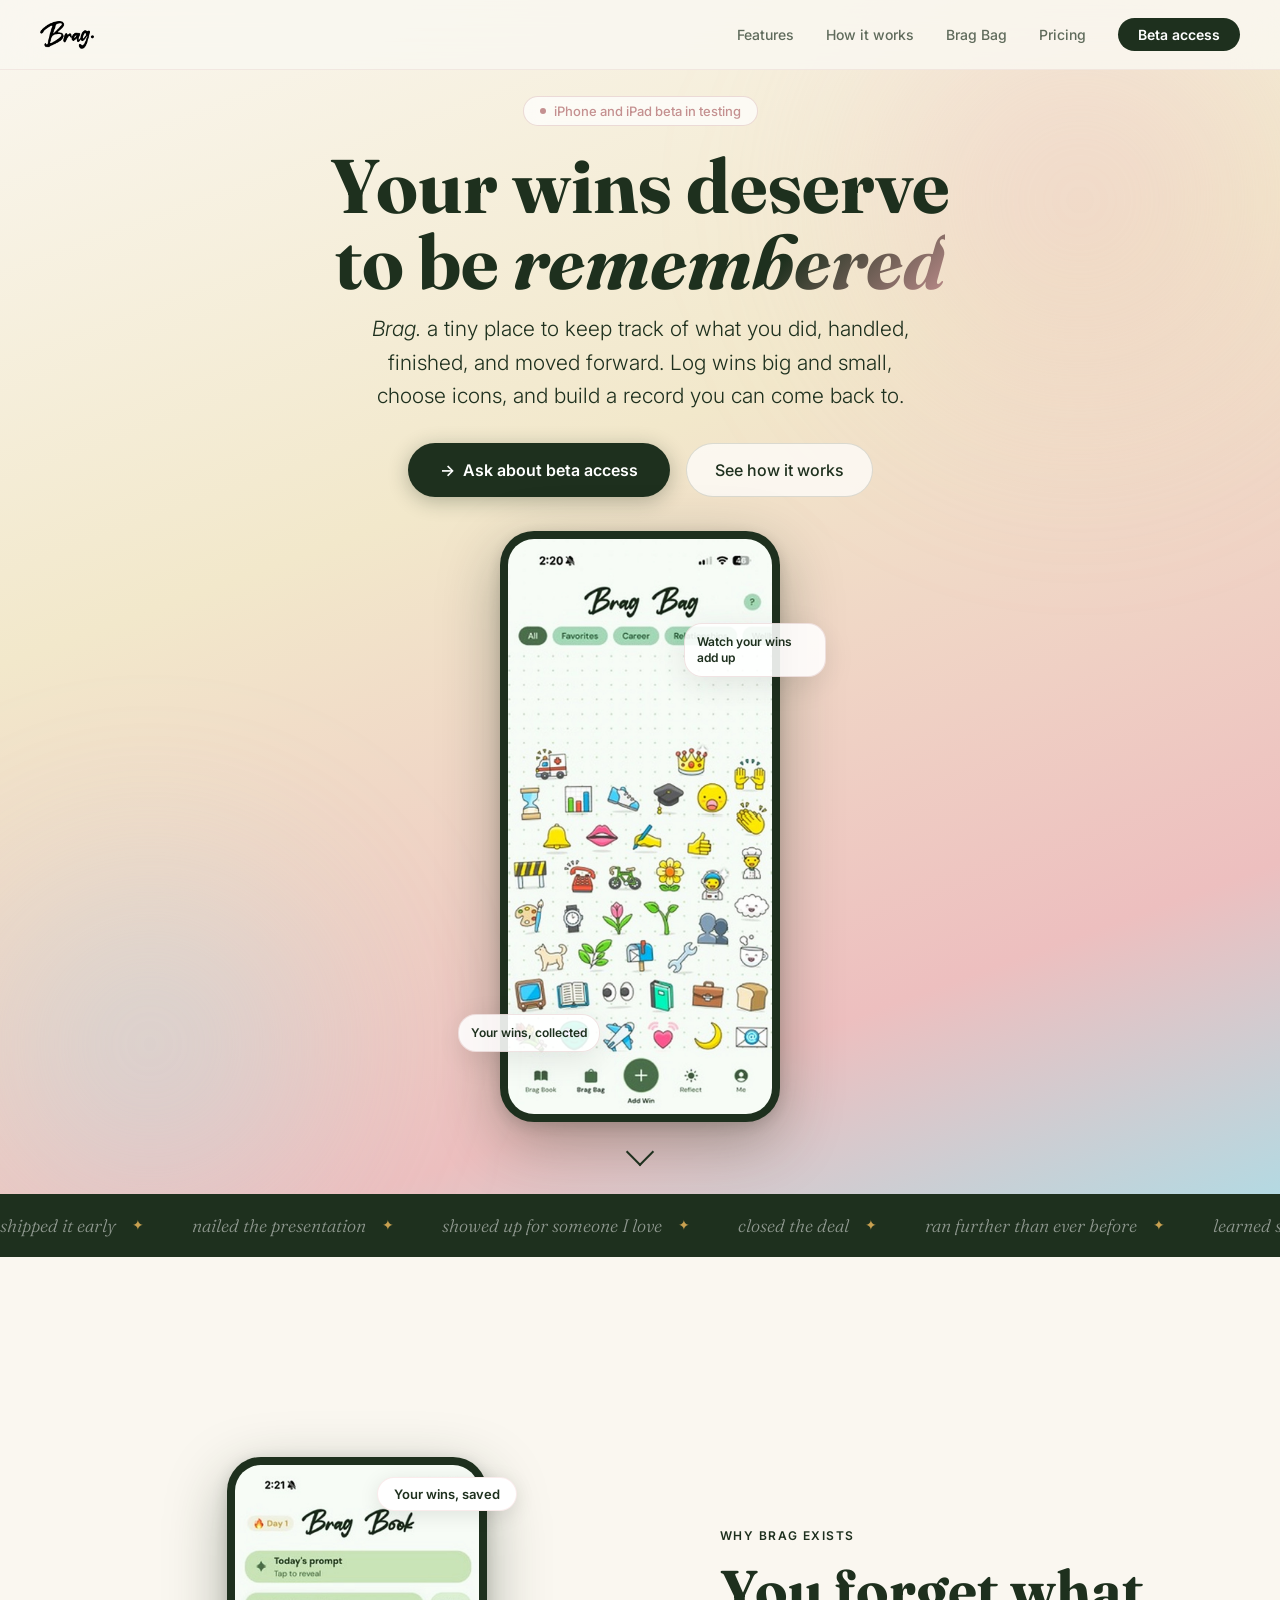
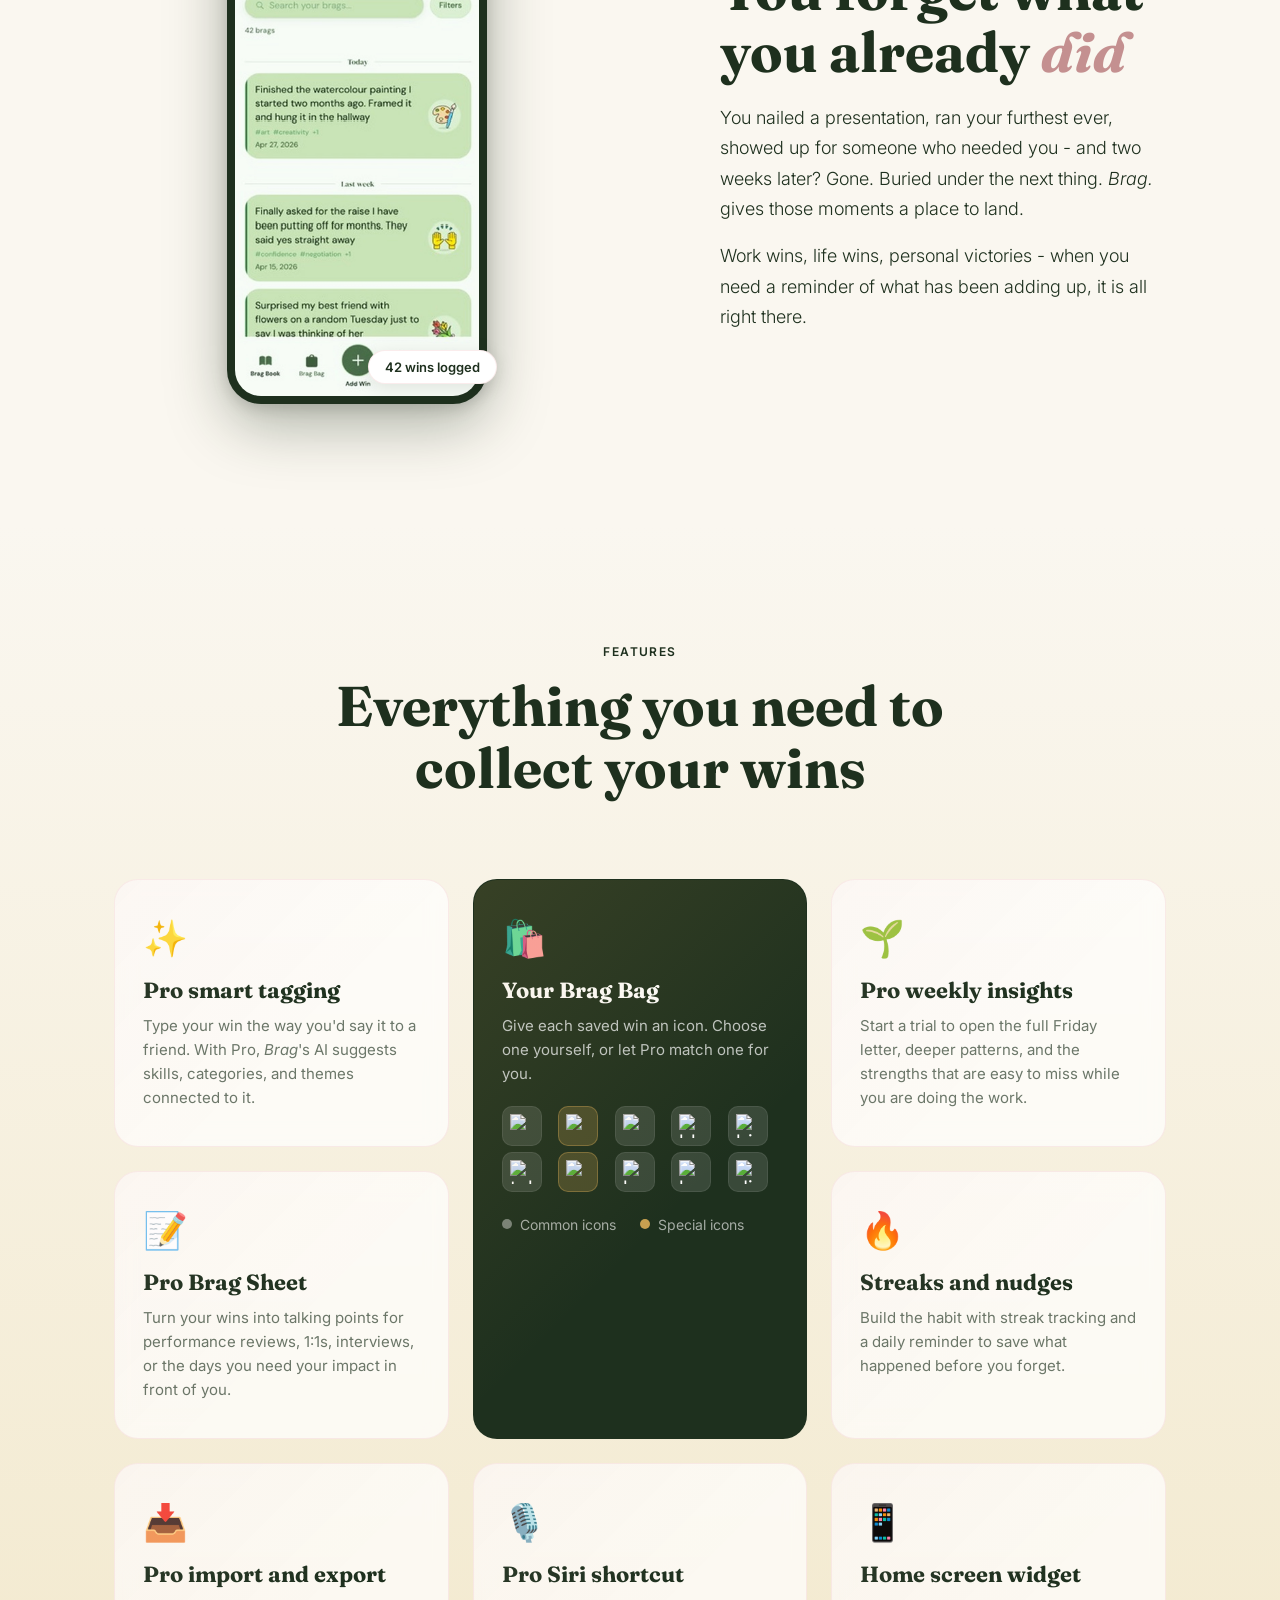
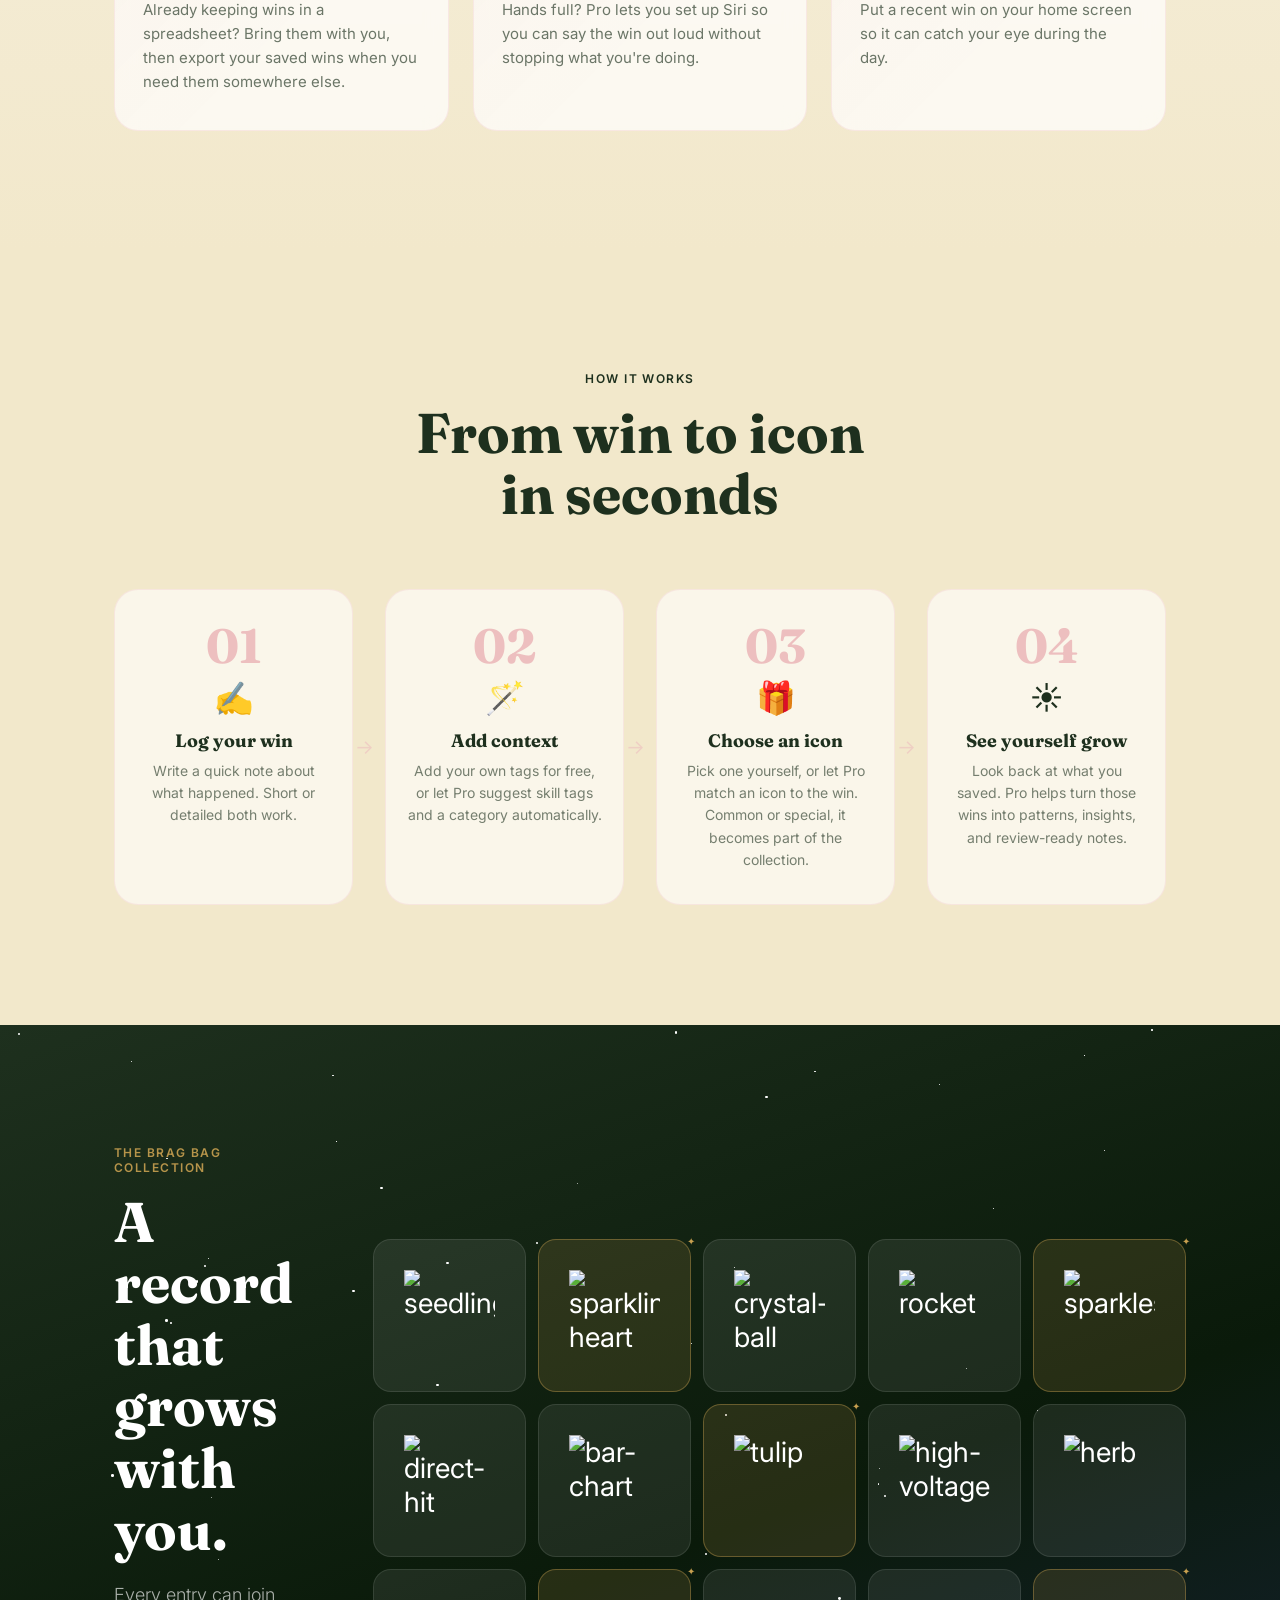
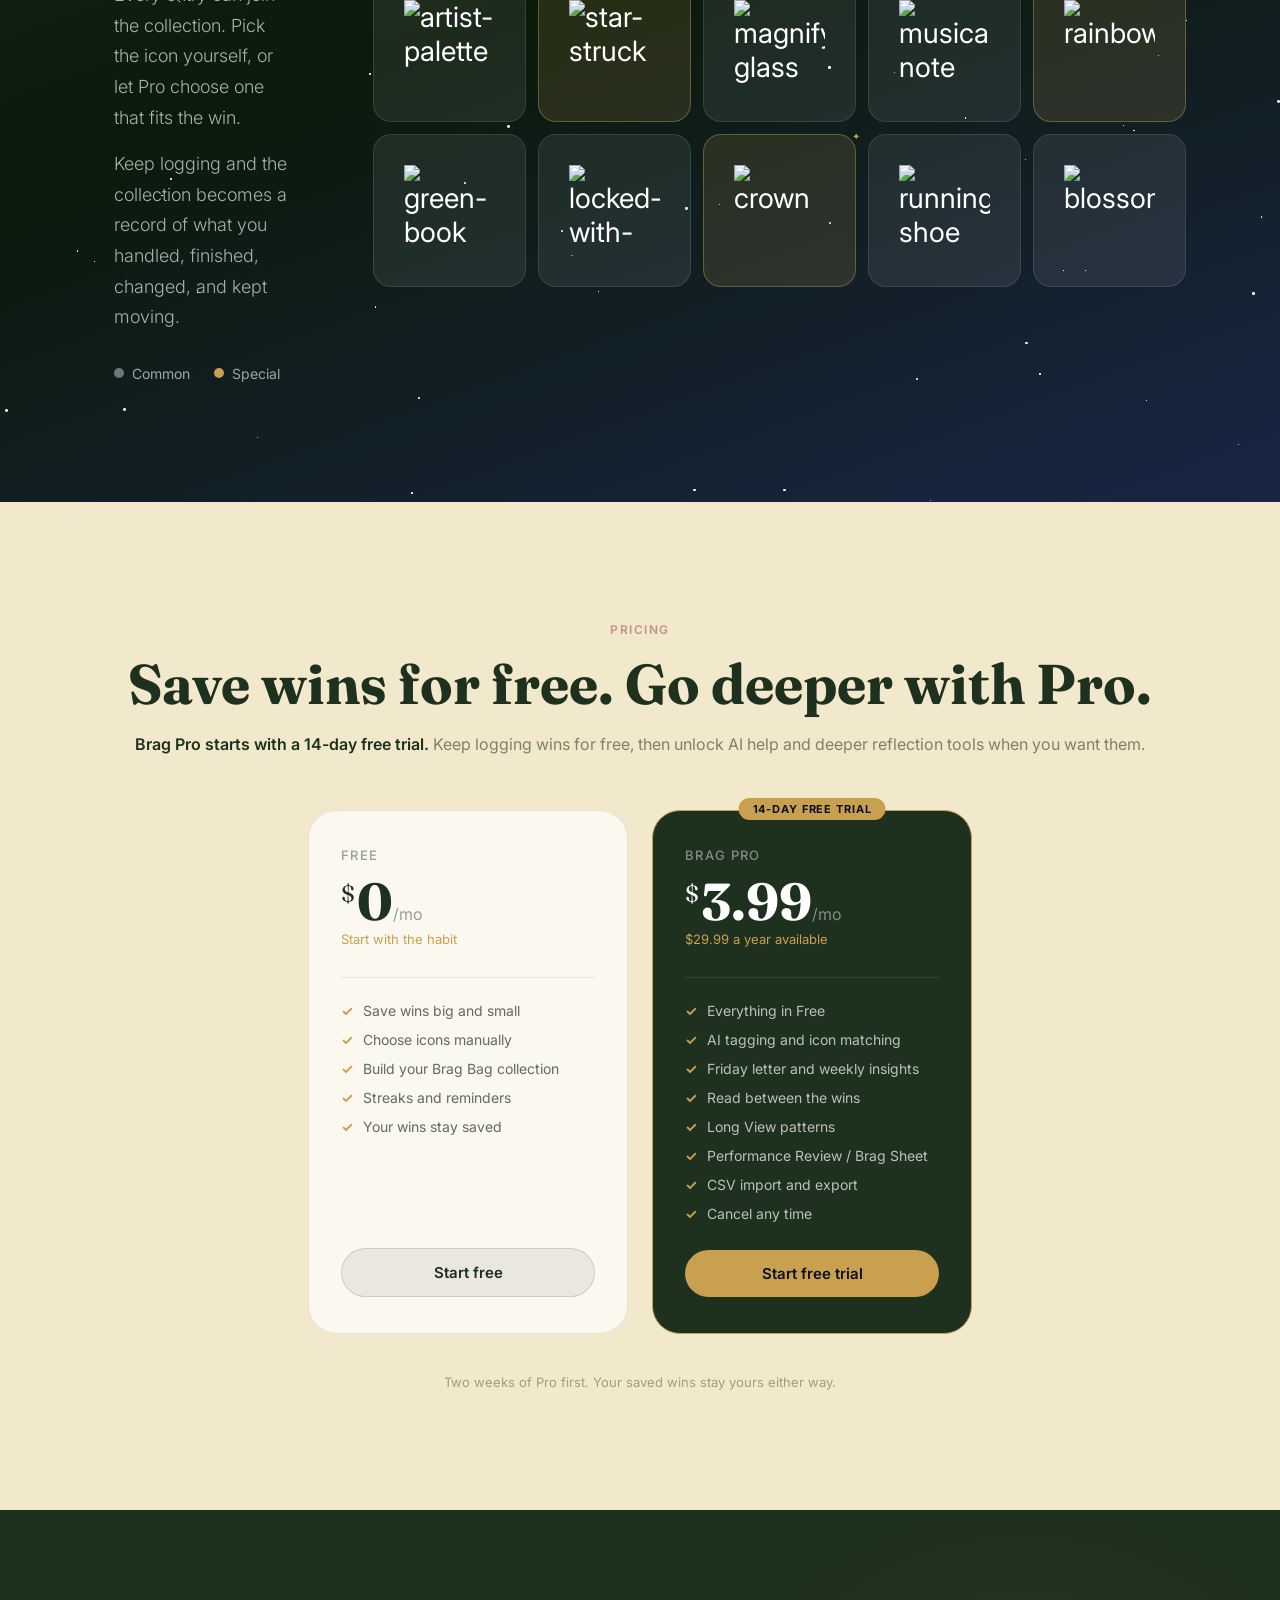
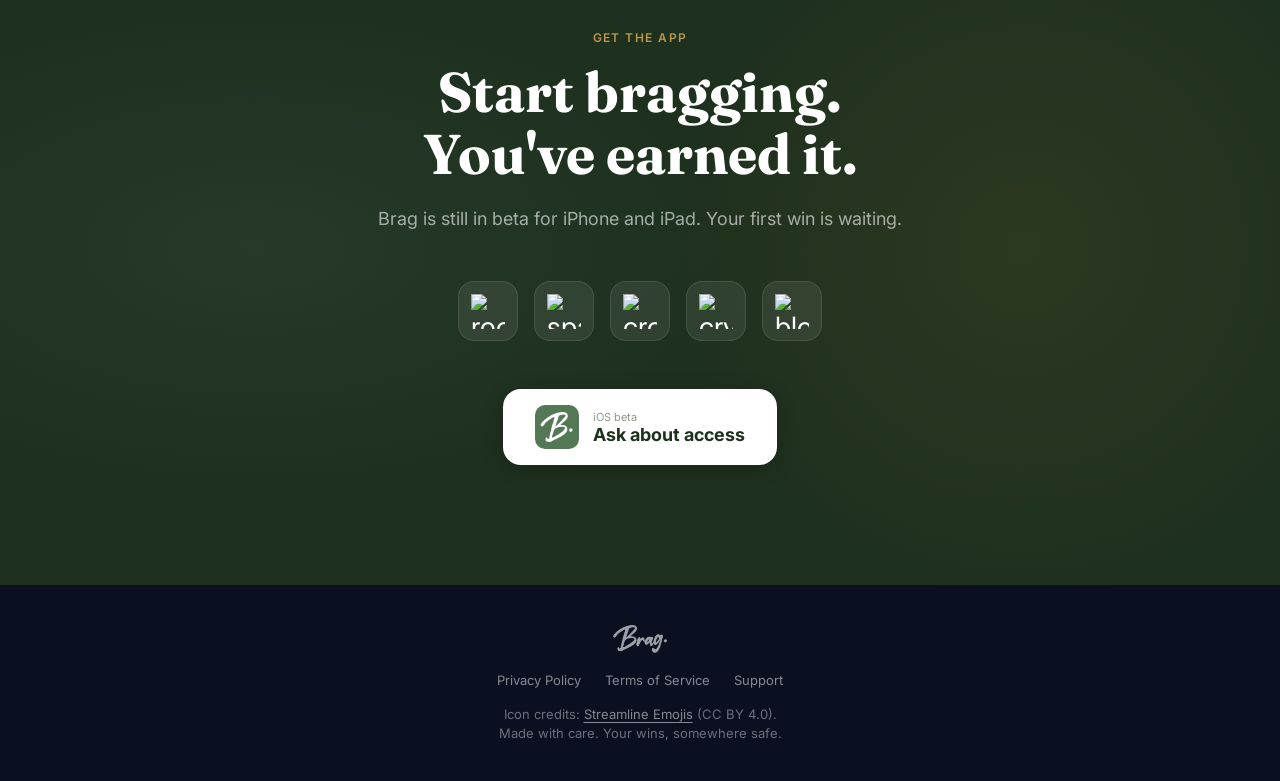
==== index.html @ df863941 "Remove emphasis from title in index.html" ====
<!DOCTYPE html>
<html lang="en">
<head>
  <meta charset="UTF-8" />
  <meta name="viewport" content="width=device-width, initial-scale=1.0" />
  <title>Brag. Your wins deserve to be remembered</title>
  <link rel="icon" type="image/png" href="images/icon.png" />
  <link rel="apple-touch-icon" href="images/icon.png" />
  <link rel="preconnect" href="https://fonts.googleapis.com" />
  <link rel="preconnect" href="https://fonts.gstatic.com" crossorigin />
  <link href="https://fonts.googleapis.com/css2?family=Fraunces:ital,wght@0,300;0,400;0,700;1,300;1,400&family=Inter:wght@300;400;500;600&display=swap" rel="stylesheet" />
  <style>
    *, *::before, *::after { box-sizing: border-box; margin: 0; padding: 0; }

    :root {
      --cream:    #FAF7F0;
      --blush:    #EDBFBF;
      --sky:      #B4D9E2;
      --sage:     #557855;
      --forest:   #1E301E;
      --gold:     #C8A050;
      --warm:     #F2E8CB;
      --rose:     #C49090;
      --teal:     #4A98A8;
      --night:    #0A1020;
      --starblue: #1a2545;
    }

    html { scroll-behavior: smooth; }

    body {
      font-family: 'Inter', sans-serif;
      background: var(--cream);
      color: var(--forest);
      overflow-x: hidden;
    }

    /* ─── NAV ─────────────────────────────────────────────────────────── */
    nav {
      position: fixed;
      top: 0; left: 0; right: 0;
      z-index: 100;
      padding: 18px 40px;
      display: flex;
      align-items: center;
      justify-content: space-between;
      backdrop-filter: blur(20px);
      -webkit-backdrop-filter: blur(20px);
      background: rgba(250, 247, 240, 0.85);
      border-bottom: 1px solid rgba(196, 144, 144, 0.15);
      transition: all 0.4s ease;
    }
    nav.dark-nav {
      background: rgba(10, 16, 32, 0.85);
      border-bottom: 1px solid rgba(255,255,255,0.08);
    }
    .nav-logo {
      text-decoration: none;
      display: flex;
      align-items: center;
    }
    .nav-logo img {
      height: 28px;
      width: auto;
      transition: filter 0.4s;
    }
    nav.dark-nav .nav-logo img { filter: invert(1); }
    .nav-links { display: flex; gap: 32px; align-items: center; }
    .nav-links a {
      font-size: 14px;
      font-weight: 500;
      color: var(--forest);
      text-decoration: none;
      opacity: 0.7;
      transition: opacity 0.2s, color 0.4s;
    }
    nav.dark-nav .nav-links a { color: #fff; }
    .nav-links a:hover { opacity: 1; }
    .nav-cta {
      background: var(--forest);
      color: #fff !important;
      opacity: 1 !important;
      padding: 8px 20px;
      border-radius: 100px;
      font-weight: 600 !important;
      transition: transform 0.2s, background 0.2s !important;
    }
    nav.dark-nav .nav-cta { background: var(--gold); color: var(--night) !important; }
    .nav-cta:hover { transform: translateY(-1px); }
    .mobile-menu-toggle {
      display: none;
      width: 42px;
      height: 42px;
      border: 1px solid rgba(30,48,30,0.14);
      border-radius: 999px;
      background: rgba(255,255,255,0.72);
      align-items: center;
      justify-content: center;
      gap: 4px;
      flex-direction: column;
      cursor: pointer;
      transition: background 0.2s, border-color 0.2s;
    }
    .mobile-menu-toggle span {
      display: block;
      width: 17px;
      height: 2px;
      border-radius: 999px;
      background: var(--forest);
      transition: transform 0.2s, opacity 0.2s, background 0.4s;
    }
    nav.dark-nav .mobile-menu-toggle {
      border-color: rgba(255,255,255,0.18);
      background: rgba(255,255,255,0.08);
    }
    nav.dark-nav .mobile-menu-toggle span { background: white; }
    nav.menu-open .mobile-menu-toggle span:nth-child(1) { transform: translateY(6px) rotate(45deg); }
    nav.menu-open .mobile-menu-toggle span:nth-child(2) { opacity: 0; }
    nav.menu-open .mobile-menu-toggle span:nth-child(3) { transform: translateY(-6px) rotate(-45deg); }

    /* ─── HERO ─────────────────────────────────────────────────────────── */
    .hero {
      min-height: 100vh;
      display: flex;
      flex-direction: column;
      align-items: center;
      justify-content: flex-start;
      text-align: center;
      padding: 96px 24px 72px;
      position: relative;
      overflow: hidden;
      background: linear-gradient(160deg, #FAF7F0 0%, #F2E8CB 40%, #EDBFBF 80%, #B4D9E2 100%);
    }

    /* floating blobs */
    .hero::before, .hero::after {
      content: '';
      position: absolute;
      border-radius: 50%;
      filter: blur(80px);
      animation: blobFloat 8s ease-in-out infinite;
      pointer-events: none;
    }
    .hero::before {
      width: 600px; height: 600px;
      background: radial-gradient(circle, rgba(237,191,191,0.5) 0%, transparent 70%);
      top: -100px; right: -100px;
    }
    .hero::after {
      width: 500px; height: 500px;
      background: radial-gradient(circle, rgba(180,217,226,0.5) 0%, transparent 70%);
      bottom: -100px; left: -100px;
      animation-delay: -4s;
    }

    @keyframes blobFloat {
      0%, 100% { transform: translate(0,0) scale(1); }
      33%       { transform: translate(30px,-20px) scale(1.05); }
      66%       { transform: translate(-20px,30px) scale(0.97); }
    }

    .hero-badge {
      display: inline-flex;
      align-items: center;
      gap: 8px;
      background: rgba(255,255,255,0.7);
      backdrop-filter: blur(10px);
      border: 1px solid rgba(196,144,144,0.3);
      border-radius: 100px;
      padding: 6px 16px;
      font-size: 13px;
      font-weight: 500;
      color: var(--rose);
      margin-bottom: 22px;
      animation: fadeUp 0.8s ease both;
    }
    .hero-badge .dot {
      width: 6px; height: 6px;
      background: var(--rose);
      border-radius: 50%;
      animation: pulse 2s ease infinite;
    }
    @keyframes pulse {
      0%, 100% { opacity: 1; transform: scale(1); }
      50%       { opacity: 0.6; transform: scale(0.8); }
    }

    .hero-title {
      font-family: 'Fraunces', serif;
      font-size: clamp(44px, 7vw, 76px);
      font-weight: 700;
      line-height: 1.0;
      color: var(--forest);
      margin-bottom: 12px;
      animation: fadeUp 0.8s ease 0.1s both;
    }
    .hero-title em {
      font-style: italic;
      color: var(--rose);
    }
    .hero-title .shimmer-text {
      background: linear-gradient(135deg, var(--forest) 30%, var(--rose) 50%, var(--teal) 70%, var(--forest) 90%);
      background-size: 200% 200%;
      -webkit-background-clip: text;
      -webkit-text-fill-color: transparent;
      background-clip: text;
      animation: shimmer 4s ease-in-out infinite;
    }
    @keyframes shimmer {
      0%, 100% { background-position: 0% 50%; }
      50%       { background-position: 100% 50%; }
    }

    .hero-subtitle {
      font-size: clamp(17px, 2vw, 21px);
      font-weight: 300;
      color: var(--forest);
      opacity: 0.7;
      max-width: 560px;
      line-height: 1.6;
      margin-bottom: 30px;
      animation: fadeUp 0.8s ease 0.2s both;
    }

    .hero-actions {
      display: flex;
      gap: 16px;
      flex-wrap: wrap;
      justify-content: center;
      margin-bottom: 34px;
      animation: fadeUp 0.8s ease 0.3s both;
    }
    .btn-primary {
      display: inline-flex;
      align-items: center;
      gap: 8px;
      background: var(--forest);
      color: #fff;
      padding: 16px 32px;
      border-radius: 100px;
      font-size: 16px;
      font-weight: 600;
      text-decoration: none;
      transition: transform 0.2s, box-shadow 0.2s;
      box-shadow: 0 4px 20px rgba(30,48,30,0.3);
    }
    .btn-primary:hover {
      transform: translateY(-2px);
      box-shadow: 0 8px 30px rgba(30,48,30,0.4);
    }
    .btn-secondary {
      display: inline-flex;
      align-items: center;
      gap: 8px;
      background: rgba(255,255,255,0.7);
      backdrop-filter: blur(10px);
      color: var(--forest);
      padding: 16px 28px;
      border-radius: 100px;
      font-size: 16px;
      font-weight: 500;
      text-decoration: none;
      border: 1.5px solid rgba(30,48,30,0.15);
      transition: transform 0.2s, background 0.2s;
    }
    .btn-secondary:hover {
      transform: translateY(-2px);
      background: rgba(255,255,255,0.9);
    }

    /* product screenshot */
    .hero-product {
      position: relative;
      width: min(280px, 78vw);
      margin: 0 auto;
      animation: fadeUp 0.8s ease 0.4s both;
    }
    .mini-icon img, .showcase-icon img, .cta-icon img {
      display: block;
    }
    .screenshot-frame {
      position: relative;
      width: 100%;
      background: var(--forest);
      border-radius: 34px;
      padding: 8px;
      box-shadow: 0 20px 60px rgba(30,48,30,0.35), 0 4px 16px rgba(0,0,0,0.15);
      overflow: hidden;
    }
    .screenshot-frame img {
      display: block;
      width: 100%;
      border-radius: 26px;
    }
    .hero-note {
      position: absolute;
      left: -42px;
      bottom: 70px;
      max-width: 142px;
      background: rgba(255,255,255,0.88);
      border: 1.5px solid rgba(196,144,144,0.25);
      border-radius: 18px;
      padding: 10px 12px;
      box-shadow: 0 8px 32px rgba(0,0,0,0.09);
      font-size: 12px;
      font-weight: 600;
      line-height: 1.35;
      color: var(--forest);
      text-align: left;
    }
    .hero-note.right {
      left: auto;
      right: -46px;
      top: 92px;
      bottom: auto;
    }

@keyframes fadeUp {
      from { opacity: 0; transform: translateY(24px); }
      to   { opacity: 1; transform: translateY(0); }
    }

    /* scroll hint */
    .scroll-hint {
      position: absolute;
      bottom: 32px;
      display: flex;
      flex-direction: column;
      align-items: center;
      gap: 8px;
      font-size: 12px;
      color: var(--forest);
      opacity: 0.4;
      animation: fadeUp 1s ease 1.5s both;
    }
    .scroll-hint .arrow {
      width: 20px; height: 20px;
      border-right: 2px solid currentColor;
      border-bottom: 2px solid currentColor;
      transform: rotate(45deg);
      animation: bounceDown 1.5s ease-in-out infinite;
    }
    @keyframes bounceDown {
      0%, 100% { transform: rotate(45deg) translateY(0); }
      50%       { transform: rotate(45deg) translateY(5px); }
    }

    /* ─── MARQUEE ───────────────────────────────────────────────────────── */
    .marquee-section {
      background: var(--forest);
      padding: 20px 0;
      overflow: hidden;
      position: relative;
    }
    .marquee-track {
      display: flex;
      gap: 48px;
      white-space: nowrap;
      animation: marquee 20s linear infinite;
    }
    .marquee-track.reverse { animation-direction: reverse; }
    .marquee-item {
      font-family: 'Fraunces', serif;
      font-size: 18px;
      font-weight: 300;
      font-style: italic;
      color: rgba(255,255,255,0.5);
      display: inline-flex;
      align-items: center;
      gap: 16px;
      flex-shrink: 0;
    }
    .marquee-item .sep {
      color: var(--gold);
      font-style: normal;
      font-size: 14px;
    }
    @keyframes marquee {
      from { transform: translateX(0); }
      to   { transform: translateX(-50%); }
    }

    /* ─── SECTION SHARED ─────────────────────────────────────────────── */
    section { position: relative; }
    .section-inner {
      max-width: 1100px;
      margin: 0 auto;
      padding: 0 24px;
    }
    .section-label {
      font-size: 12px;
      font-weight: 600;
      letter-spacing: 0.12em;
      text-transform: uppercase;
      opacity: 0.5;
      margin-bottom: 16px;
    }
    .section-title {
      font-family: 'Fraunces', serif;
      font-size: clamp(36px, 5vw, 56px);
      font-weight: 700;
      line-height: 1.1;
      margin-bottom: 20px;
    }
    .section-body {
      font-size: 18px;
      font-weight: 300;
      line-height: 1.7;
      opacity: 0.7;
      max-width: 540px;
    }

    /* reveal animation */
    .reveal {
      opacity: 0;
      transform: translateY(40px);
      transition: opacity 0.7s ease, transform 0.7s ease;
    }
    .reveal.visible {
      opacity: 1;
      transform: translateY(0);
    }
    .reveal-delay-1 { transition-delay: 0.1s; }
    .reveal-delay-2 { transition-delay: 0.2s; }
    .reveal-delay-3 { transition-delay: 0.3s; }
    .reveal-delay-4 { transition-delay: 0.4s; }

    /* ─── WHY BRAG ──────────────────────────────────────────────────── */
    .why-section {
      padding: 120px 0;
      background: var(--cream);
    }
    .why-grid {
      display: grid;
      grid-template-columns: 1fr 1fr;
      gap: 80px;
      align-items: center;
      margin-top: 80px;
    }
    .why-visual {
      position: relative;
    }
    .why-screenshot {
      position: relative;
      width: min(260px, 82vw);
      margin: 0 auto;
    }

    /* stats floater */
    .stat-pill {
      position: absolute;
      background: white;
      border-radius: 100px;
      padding: 8px 16px;
      box-shadow: 0 4px 20px rgba(0,0,0,0.1);
      font-size: 13px;
      font-weight: 600;
      color: var(--forest);
      display: flex;
      align-items: center;
      gap: 8px;
      white-space: nowrap;
      border: 1.5px solid rgba(237,191,191,0.3);
    }
    .stat-pill.p1 { bottom: 20px; right: -10px; animation: floatPill 4s ease-in-out infinite; }
    .stat-pill.p2 { top: 20px; right: -30px; animation: floatPill 4s ease-in-out infinite reverse; }
    @keyframes floatPill {
      0%, 100% { transform: translateY(0); }
      50%       { transform: translateY(-8px); }
    }

    .why-content { padding-left: 40px; }

    /* ─── FEATURES ─────────────────────────────────────────────────── */
    .features-section {
      padding: 120px 0;
      background: linear-gradient(180deg, var(--cream) 0%, var(--warm) 100%);
    }
    .features-title-row {
      text-align: center;
      margin-bottom: 80px;
    }
    .feature-cards {
      display: grid;
      grid-template-columns: repeat(3, 1fr);
      gap: 24px;
    }
    .feature-card {
      background: rgba(255,255,255,0.7);
      backdrop-filter: blur(10px);
      border-radius: 24px;
      padding: 36px 28px;
      border: 1.5px solid rgba(237,191,191,0.3);
      transition: transform 0.3s ease, box-shadow 0.3s ease;
      position: relative;
      overflow: hidden;
    }
    .feature-card::before {
      content: '';
      position: absolute;
      inset: 0;
      background: linear-gradient(135deg, rgba(237,191,191,0.08) 0%, transparent 60%);
      pointer-events: none;
    }
    .feature-card:hover {
      transform: translateY(-6px);
      box-shadow: 0 20px 60px rgba(0,0,0,0.08);
    }
    .feature-card.tall { grid-row: span 2; }
    .feature-emoji { font-size: 36px; margin-bottom: 16px; display: block; }
    .feature-name {
      font-family: 'Fraunces', serif;
      font-size: 22px;
      font-weight: 700;
      margin-bottom: 10px;
      color: var(--forest);
    }
    .feature-desc {
      font-size: 15px;
      line-height: 1.6;
      color: var(--forest);
      opacity: 0.65;
    }

    /* big feature highlight */
    .feature-card.highlight {
      background: var(--forest);
      border-color: transparent;
      color: white;
    }
    .feature-card.highlight .feature-name,
    .feature-card.highlight .feature-desc { color: white; }
    .feature-card.highlight .feature-desc { opacity: 0.7; }
    .feature-card.highlight::before {
      background: linear-gradient(135deg, rgba(200,160,80,0.15) 0%, transparent 60%);
    }

    /* mini icon grid inside feature card */
    .mini-bag {
      display: grid;
      grid-template-columns: repeat(5, 1fr);
      gap: 6px;
      margin-top: 20px;
    }
    .mini-icon {
      width: 40px; height: 40px;
      border-radius: 10px;
      background: rgba(255,255,255,0.12);
      display: flex;
      align-items: center;
      justify-content: center;
      font-size: 20px;
      border: 1px solid rgba(255,255,255,0.08);
      transition: transform 0.3s ease;
    }
    .feature-card:hover .mini-icon {
      animation: miniPop 0.4s ease forwards;
    }
    .mini-icon:nth-child(1)  { animation-delay: 0.0s; }
    .mini-icon:nth-child(2)  { animation-delay: 0.05s; }
    .mini-icon:nth-child(3)  { animation-delay: 0.1s; }
    .mini-icon:nth-child(4)  { animation-delay: 0.15s; }
    .mini-icon:nth-child(5)  { animation-delay: 0.2s; }
    .mini-icon:nth-child(6)  { animation-delay: 0.25s; }
    .mini-icon:nth-child(7)  { animation-delay: 0.3s; }
    .mini-icon:nth-child(8)  { animation-delay: 0.35s; }
    .mini-icon:nth-child(9)  { animation-delay: 0.4s; }
    .mini-icon:nth-child(10) { animation-delay: 0.45s; }
    @keyframes miniPop {
      0%   { transform: scale(1); }
      40%  { transform: scale(1.2); }
      100% { transform: scale(1.05); }
    }
    .mini-icon.special {
      background: rgba(200,160,80,0.25);
      border-color: rgba(200,160,80,0.4);
    }

    /* ai pulse */
    .ai-badge {
      display: inline-flex;
      align-items: center;
      gap: 6px;
      background: rgba(200,160,80,0.2);
      border: 1px solid rgba(200,160,80,0.4);
      border-radius: 100px;
      padding: 4px 12px;
      font-size: 11px;
      font-weight: 600;
      color: var(--gold);
      margin-top: 16px;
    }
    .ai-dot {
      width: 6px; height: 6px;
      background: var(--gold);
      border-radius: 50%;
      animation: pulse 1.5s ease infinite;
    }

    /* ─── HOW IT WORKS ────────────────────────────────────────────── */
    .how-section {
      padding: 120px 0;
      background: var(--warm);
    }
    .steps {
      display: grid;
      grid-template-columns: repeat(4, 1fr);
      gap: 32px;
      margin-top: 64px;
    }
    .step {
      text-align: center;
      padding: 32px 20px;
      background: rgba(255,255,255,0.6);
      border-radius: 24px;
      border: 1.5px solid rgba(237,191,191,0.3);
      position: relative;
      transition: transform 0.3s ease;
    }
    .step:hover { transform: translateY(-4px); }
    .step-num {
      font-family: 'Fraunces', serif;
      font-size: 48px;
      font-weight: 700;
      color: var(--blush);
      line-height: 1;
      margin-bottom: 8px;
    }
    .step-icon { font-size: 32px; margin-bottom: 12px; display: block; }
    .step-title {
      font-family: 'Fraunces', serif;
      font-size: 18px;
      font-weight: 700;
      color: var(--forest);
      margin-bottom: 8px;
    }
    .step-desc { font-size: 14px; line-height: 1.6; color: var(--forest); opacity: 0.6; }

    /* connector arrow */
    .step::after {
      content: '→';
      position: absolute;
      right: -22px;
      top: 50%;
      transform: translateY(-50%);
      font-size: 20px;
      color: var(--blush);
      opacity: 0.6;
    }
    .step:last-child::after { display: none; }

    /* ─── RARITY SECTION ─────────────────────────────────────────── */
    .rarity-section {
      padding: 120px 0;
      background: linear-gradient(160deg, var(--forest) 0%, #0a1a0a 50%, var(--starblue) 100%);
      color: white;
      overflow: hidden;
    }
    .rarity-inner {
      display: grid;
      grid-template-columns: 1fr 1fr;
      gap: 80px;
      align-items: center;
    }
    .rarity-section .section-title { color: white; }
    .rarity-section .section-label { color: var(--gold); opacity: 0.9; }
    .rarity-section .section-body { color: rgba(255,255,255,0.65); }

    .stars-bg {
      position: absolute;
      inset: 0;
      overflow: hidden;
      pointer-events: none;
    }
    .star {
      position: absolute;
      border-radius: 50%;
      background: white;
      animation: twinkle var(--d, 3s) ease-in-out infinite var(--delay, 0s);
    }
    @keyframes twinkle {
      0%, 100% { opacity: var(--min, 0.1); transform: scale(1); }
      50%       { opacity: var(--max, 0.8); transform: scale(1.3); }
    }

    /* icon showcase grid */
    .icon-showcase {
      display: grid;
      grid-template-columns: repeat(5, 1fr);
      gap: 12px;
    }
    .showcase-icon {
      aspect-ratio: 1;
      border-radius: 18px;
      display: flex;
      align-items: center;
      justify-content: center;
      font-size: 28px;
      position: relative;
      transition: transform 0.3s ease;
      cursor: default;
    }
    .showcase-icon:hover { transform: scale(1.15) rotate(-3deg); }
    .showcase-icon.common {
      background: rgba(255,255,255,0.08);
      border: 1.5px solid rgba(255,255,255,0.1);
    }
    .showcase-icon.special {
      background: rgba(200,160,80,0.15);
      border: 1.5px solid rgba(200,160,80,0.4);
    }
    .showcase-icon.special::after {
      content: '✦';
      position: absolute;
      top: -5px; right: -5px;
      font-size: 10px;
      color: var(--gold);
    }
    .rarity-legend {
      display: flex;
      gap: 24px;
      margin-top: 24px;
    }
    .rarity-dot {
      display: flex;
      align-items: center;
      gap: 8px;
      font-size: 14px;
      color: rgba(255,255,255,0.6);
    }
    .rarity-dot .d {
      width: 10px; height: 10px;
      border-radius: 50%;
    }
    .rarity-dot .d.common { background: rgba(255,255,255,0.4); }
    .rarity-dot .d.special { background: var(--gold); }

    /* ─── TESTIMONIALS ────────────────────────────────────────────── */
    .testimonials-section {
      padding: 120px 0;
      background: linear-gradient(180deg, var(--cream) 0%, #F2E8CB 100%);
    }
    .testimonials-grid {
      display: grid;
      grid-template-columns: repeat(3, 1fr);
      gap: 24px;
      margin-top: 64px;
    }
    .testimonial {
      background: white;
      border-radius: 24px;
      padding: 32px;
      border: 1.5px solid rgba(237,191,191,0.3);
      position: relative;
    }
    .testimonial::before {
      content: '"';
      position: absolute;
      top: 16px; left: 24px;
      font-family: 'Fraunces', serif;
      font-size: 64px;
      color: var(--blush);
      line-height: 1;
      opacity: 0.6;
    }
    .testimonial-text {
      font-size: 15px;
      line-height: 1.7;
      color: var(--forest);
      opacity: 0.8;
      padding-top: 20px;
      font-style: italic;
    }
    .testimonial-author {
      margin-top: 20px;
      display: flex;
      align-items: center;
      gap: 12px;
    }
    .author-avatar {
      width: 40px; height: 40px;
      border-radius: 50%;
      display: flex;
      align-items: center;
      justify-content: center;
      font-size: 20px;
      flex-shrink: 0;
    }
    .author-name {
      font-size: 14px;
      font-weight: 600;
      color: var(--forest);
    }
    .author-role {
      font-size: 12px;
      color: var(--forest);
      opacity: 0.5;
    }
    .stars-row { display: flex; gap: 3px; margin-bottom: 4px; }
    .stars-row span { font-size: 14px; }

    /* ─── PRICING ─────────────────────────────────────────────────── */
    .pricing-section {
      padding: 120px 0;
      background: var(--warm);
      color: var(--forest);
      text-align: center;
    }
    .pricing-section .section-title { color: var(--forest); }
    .pricing-section .section-label { color: var(--rose); opacity: 1; }
    .pricing-trial-note {
      font-size: 16px;
      color: rgba(30,48,30,0.55);
      margin-top: 12px;
      margin-bottom: 56px;
    }
    .pricing-trial-note strong { color: var(--forest); font-weight: 600; }
    .pricing-cards {
      display: flex;
      gap: 24px;
      justify-content: center;
      flex-wrap: wrap;
      max-width: 720px;
      margin: 0 auto;
    }
    .pricing-card {
      flex: 1;
      min-width: 260px;
      max-width: 320px;
      background: rgba(255,255,255,0.7);
      border: 1.5px solid rgba(196,144,144,0.25);
      border-radius: 28px;
      padding: 36px 32px;
      text-align: left;
      position: relative;
      transition: transform 0.3s ease, background 0.3s ease;
      display: flex;
      flex-direction: column;
    }
    .pricing-card:hover {
      transform: translateY(-4px);
      box-shadow: 0 20px 60px rgba(0,0,0,0.08);
    }
    .pricing-card.featured {
      border-color: var(--gold);
      background: var(--forest);
    }
    .pricing-badge {
      position: absolute;
      top: -13px;
      left: 50%;
      transform: translateX(-50%);
      background: var(--gold);
      color: var(--night);
      font-size: 11px;
      font-weight: 700;
      letter-spacing: 0.08em;
      text-transform: uppercase;
      padding: 4px 14px;
      border-radius: 100px;
      white-space: nowrap;
    }
    .pricing-period {
      font-size: 13px;
      font-weight: 500;
      color: rgba(30,48,30,0.45);
      text-transform: uppercase;
      letter-spacing: 0.1em;
      margin-bottom: 12px;
    }
    .pricing-card.featured .pricing-period { color: rgba(255,255,255,0.45); }
    .pricing-amount {
      font-family: 'Fraunces', serif;
      font-size: 52px;
      font-weight: 700;
      color: var(--forest);
      line-height: 1;
      margin-bottom: 4px;
    }
    .pricing-card.featured .pricing-amount { color: white; }
    .pricing-amount sup {
      font-size: 24px;
      font-weight: 400;
      vertical-align: super;
      margin-right: 2px;
    }
    .pricing-amount sub {
      font-family: 'Inter', sans-serif;
      font-size: 16px;
      font-weight: 400;
      color: rgba(30,48,30,0.45);
      vertical-align: baseline;
    }
    .pricing-card.featured .pricing-amount sub { color: rgba(255,255,255,0.45); }
    .pricing-equiv {
      font-size: 13px;
      color: var(--gold);
      margin-bottom: 28px;
      min-height: 18px;
    }
    .pricing-divider {
      border: none;
      border-top: 1px solid rgba(30,48,30,0.1);
      margin-bottom: 24px;
    }
    .pricing-card.featured .pricing-divider { border-top-color: rgba(255,255,255,0.1); }
    .pricing-features {
      list-style: none;
      display: flex;
      flex-direction: column;
      gap: 12px;
      flex: 1;
    }
    .pricing-features li {
      font-size: 14px;
      color: rgba(30,48,30,0.7);
      display: flex;
      align-items: center;
      gap: 10px;
    }
    .pricing-card.featured .pricing-features li { color: rgba(255,255,255,0.7); }
    .pricing-features li::before {
      content: '✓';
      color: var(--gold);
      font-weight: 700;
      flex-shrink: 0;
    }
    .pricing-cta {
      display: block;
      margin-top: 28px;
      text-align: center;
      padding: 14px 24px;
      border-radius: 100px;
      font-size: 15px;
      font-weight: 600;
      text-decoration: none;
      transition: transform 0.2s, opacity 0.2s;
    }
    .pricing-cta:hover { transform: translateY(-2px); opacity: 0.9; }
    .pricing-card.featured .pricing-cta {
      background: var(--gold);
      color: var(--night);
    }
    .pricing-card:not(.featured) .pricing-cta {
      background: rgba(30,48,30,0.08);
      color: var(--forest);
      border: 1.5px solid rgba(30,48,30,0.15);
    }
    .pricing-guarantee {
      margin-top: 40px;
      font-size: 13px;
      color: rgba(30,48,30,0.4);
    }

    /* ─── CTA ─────────────────────────────────────────────────────── */
    .cta-section {
      padding: 120px 24px;
      text-align: center;
      background: var(--forest);
      color: white;
      position: relative;
      overflow: hidden;
    }
    .cta-section::before {
      content: '';
      position: absolute;
      inset: 0;
      background:
        radial-gradient(ellipse 800px 400px at 20% 50%, rgba(180,217,226,0.06) 0%, transparent 60%),
        radial-gradient(ellipse 600px 600px at 80% 50%, rgba(200,160,80,0.08) 0%, transparent 60%);
    }
    .cta-inner { position: relative; z-index: 1; max-width: 600px; margin: 0 auto; }
    .cta-section .section-title { color: white; }
    .cta-section .section-label { color: var(--gold); opacity: 0.9; }
    .cta-sub {
      font-size: 18px;
      color: rgba(255,255,255,0.6);
      margin-bottom: 48px;
      line-height: 1.6;
    }
    .app-store-btn {
      display: inline-flex;
      align-items: center;
      gap: 14px;
      background: white;
      color: var(--forest);
      padding: 16px 32px;
      border-radius: 18px;
      text-decoration: none;
      transition: transform 0.2s, box-shadow 0.2s;
      box-shadow: 0 4px 20px rgba(0,0,0,0.2);
    }
    .app-store-btn:hover { transform: translateY(-3px); box-shadow: 0 12px 40px rgba(0,0,0,0.3); }
    .app-store-icon { width: 44px; height: 44px; border-radius: 10px; flex-shrink: 0; }
    .app-store-text { text-align: left; }
    .app-store-text small { display: block; font-size: 11px; opacity: 0.5; font-weight: 400; }
    .app-store-text strong { display: block; font-size: 18px; font-weight: 700; }

    /* floating icon waft */
    .cta-icons {
      display: flex;
      justify-content: center;
      gap: 16px;
      margin-bottom: 48px;
      flex-wrap: wrap;
    }
    .cta-icon {
      width: 60px; height: 60px;
      border-radius: 16px;
      background: rgba(255,255,255,0.08);
      border: 1.5px solid rgba(255,255,255,0.1);
      display: flex;
      align-items: center;
      justify-content: center;
      font-size: 28px;
      animation: waft 3s ease-in-out infinite;
    }
    .cta-icon:nth-child(1) { animation-delay: 0.0s; }
    .cta-icon:nth-child(2) { animation-delay: 0.3s; }
    .cta-icon:nth-child(3) { animation-delay: 0.6s; }
    .cta-icon:nth-child(4) { animation-delay: 0.9s; }
    .cta-icon:nth-child(5) { animation-delay: 1.2s; }
    @keyframes waft {
      0%, 100% { transform: translateY(0); }
      50%       { transform: translateY(-10px); }
    }

    /* ─── FOOTER ──────────────────────────────────────────────────── */
    footer {
      background: var(--night);
      color: rgba(255,255,255,0.4);
      padding: 40px 24px;
      text-align: center;
      font-size: 13px;
    }
    footer a { color: rgba(255,255,255,0.5); text-decoration: none; }
    footer a:hover { color: white; }
    .footer-logo {
      margin-bottom: 16px;
    }
    .footer-logo img {
      height: 28px;
      width: auto;
      filter: invert(1);
      opacity: 0.6;
    }
    .footer-links {
      display: flex;
      gap: 24px;
      justify-content: center;
      margin: 16px 0;
      flex-wrap: wrap;
    }
    .footer-attribution {
      max-width: 680px;
      margin: 16px auto 0;
      line-height: 1.6;
    }
    .footer-attribution a {
      text-decoration: underline;
      text-underline-offset: 3px;
    }

    /* ─── RESPONSIVE ─────────────────────────────────────────────── */
    @media (max-width: 768px) {
      nav { padding: 14px 20px; }
      .mobile-menu-toggle { display: flex; }
      .nav-links {
        position: fixed;
        top: 70px;
        left: 20px;
        right: 20px;
        display: none;
        flex-direction: column;
        align-items: stretch;
        gap: 4px;
        padding: 12px;
        border: 1px solid rgba(196, 144, 144, 0.18);
        border-radius: 18px;
        background: rgba(250, 247, 240, 0.96);
        box-shadow: 0 18px 50px rgba(30,48,30,0.16);
      }
      nav.menu-open .nav-links { display: flex; }
      .nav-links a {
        padding: 12px 14px;
        border-radius: 12px;
        font-size: 15px;
        opacity: 1;
      }
      .nav-links a:hover { background: rgba(30,48,30,0.06); }
      .nav-cta {
        display: flex;
        justify-content: center;
        margin-top: 4px;
      }
      nav.dark-nav .nav-links {
        border-color: rgba(255,255,255,0.12);
        background: rgba(10, 16, 32, 0.96);
        box-shadow: 0 18px 50px rgba(0,0,0,0.28);
      }
      nav.dark-nav .nav-links a:hover { background: rgba(255,255,255,0.08); }
      .why-grid, .rarity-inner { grid-template-columns: 1fr; gap: 40px; }
      .why-content { padding-left: 0; }
      .feature-cards { grid-template-columns: 1fr; }
      .feature-card.tall { grid-row: span 1; }
      .steps { grid-template-columns: 1fr 1fr; }
      .step::after { display: none; }
      .testimonials-grid { grid-template-columns: 1fr; }
      .hero-product { width: min(240px, 78vw); }
      .hero-note { left: -20px; bottom: 52px; transform: scale(0.9); }
      .hero-note.right { right: -22px; top: 78px; }
    }
    @media (max-width: 480px) {
      .steps { grid-template-columns: 1fr; }
    }
  </style>
</head>
<body>

<!-- ─── NAV ──────────────────────────────────────────────────────────── -->
<nav id="main-nav">
  <a href="#top" class="nav-logo">
    <img src="images/sharelogo.png" alt="Brag" />
  </a>
  <button class="mobile-menu-toggle" type="button" aria-label="Open menu" aria-expanded="false" aria-controls="nav-links">
    <span></span>
    <span></span>
    <span></span>
  </button>
  <div class="nav-links" id="nav-links">
    <a href="#features">Features</a>
    <a href="#how">How it works</a>
    <a href="#collection">Brag Bag</a>
    <a href="#pricing">Pricing</a>
    <a href="#download" class="nav-cta">Beta access</a>
  </div>
</nav>

<!-- ─── HERO ──────────────────────────────────────────────────────────── -->
<section class="hero" id="top">
  <div class="hero-badge">
    <div class="dot"></div>
    iPhone and iPad beta in testing
  </div>

  <h1 class="hero-title">
    Your wins deserve<br>
    to be <em class="shimmer-text">remembered</em>
  </h1>

  <p class="hero-subtitle">
    <em>Brag.</em> a tiny place to keep track of what you did, handled, finished, and moved forward. Log wins big and small, choose icons, and build a record you can come back to.
  </p>

  <div class="hero-actions">
    <a href="#download" class="btn-primary">
      <span>→</span> Ask about beta access
    </a>
    <a href="#features" class="btn-secondary">
      See how it works
    </a>
  </div>

  <div class="hero-product">
    <div class="screenshot-frame">
      <img src="images/brag-bag-screen.jpeg" alt="Brag Bag screen showing collected win icons" />
    </div>
    <div class="hero-note">Your wins, collected</div>
    <div class="hero-note right">Watch your wins add up</div>
  </div>

  <div class="scroll-hint">
    <div class="arrow"></div>
  </div>
</section>

<!-- ─── MARQUEE ────────────────────────────────────────────────────── -->
<div class="marquee-section">
  <div class="marquee-track">
    <span class="marquee-item">shipped it early <span class="sep">✦</span></span>
    <span class="marquee-item">nailed the presentation <span class="sep">✦</span></span>
    <span class="marquee-item">showed up for someone I love <span class="sep">✦</span></span>
    <span class="marquee-item">closed the deal <span class="sep">✦</span></span>
    <span class="marquee-item">ran further than ever before <span class="sep">✦</span></span>
    <span class="marquee-item">learned something new <span class="sep">✦</span></span>
    <span class="marquee-item">got the promotion <span class="sep">✦</span></span>
    <span class="marquee-item">kept my word to myself <span class="sep">✦</span></span>
    <span class="marquee-item">shipped it early <span class="sep">✦</span></span>
    <span class="marquee-item">nailed the presentation <span class="sep">✦</span></span>
    <span class="marquee-item">showed up for someone I love <span class="sep">✦</span></span>
    <span class="marquee-item">closed the deal <span class="sep">✦</span></span>
    <span class="marquee-item">ran further than ever before <span class="sep">✦</span></span>
    <span class="marquee-item">learned something new <span class="sep">✦</span></span>
    <span class="marquee-item">got the promotion <span class="sep">✦</span></span>
    <span class="marquee-item">kept my word to myself <span class="sep">✦</span></span>
  </div>
</div>

<!-- ─── WHY BRAG ──────────────────────────────────────────────────── -->
<section class="why-section">
  <div class="section-inner">
    <div class="why-grid">
      <div class="why-visual reveal">
        <div class="why-screenshot">
          <div class="screenshot-frame">
            <img src="images/brag-book-screen.jpeg" alt="Brag Book screen showing saved wins" />
          </div>
          <div class="stat-pill p1">42 wins logged</div>
          <div class="stat-pill p2">Your wins, saved</div>
        </div>
      </div>

      <div class="why-content">
        <p class="section-label reveal">Why Brag exists</p>
        <h2 class="section-title reveal reveal-delay-1">
          You forget what<br>you already <em style="font-style:italic; color: var(--rose);">did</em>
        </h2>
        <p class="section-body reveal reveal-delay-2">
          You nailed a presentation, ran your furthest ever, showed up for someone who needed you - and two weeks later? Gone. Buried under the next thing. <em>Brag.</em> gives those moments a place to land.
        </p>
        <p class="section-body reveal reveal-delay-3" style="margin-top: 16px;">
          Work wins, life wins, personal victories - when you need a reminder of what has been adding up, it is all right there.
        </p>
      </div>
    </div>
  </div>
</section>

<!-- ─── FEATURES ─────────────────────────────────────────────────── -->
<section class="features-section" id="features">
  <div class="section-inner">
    <div class="features-title-row">
      <p class="section-label reveal">Features</p>
      <h2 class="section-title reveal reveal-delay-1">Everything you need to<br>collect your wins</h2>
    </div>

    <div class="feature-cards">

      <!-- AI tagging -->
      <div class="feature-card reveal">
        <span class="feature-emoji">✨</span>
        <h3 class="feature-name">Pro smart tagging</h3>
        <p class="feature-desc">Type your win the way you'd say it to a friend. With Pro, <em>Brag</em>'s AI suggests skills, categories, and themes connected to it.</p>
      </div>

      <!-- Brag Bag collect -->
      <div class="feature-card highlight tall reveal reveal-delay-1">
        <span class="feature-emoji">🛍️</span>
        <h3 class="feature-name">Your Brag Bag</h3>
        <p class="feature-desc">Give each saved win an icon. Choose one yourself, or let Pro match one for you.</p>
        <div class="mini-bag">
          <div class="mini-icon"><img src="https://exeatjvcdbaufroivxho.supabase.co/storage/v1/object/public/icons/streamline/rocket.svg" alt="rocket" style="width:24px;height:24px;object-fit:contain;"></div>
          <div class="mini-icon special"><img src="https://exeatjvcdbaufroivxho.supabase.co/storage/v1/object/public/icons/streamline/crown.svg" alt="crown" style="width:24px;height:24px;object-fit:contain;"></div>
          <div class="mini-icon"><img src="https://exeatjvcdbaufroivxho.supabase.co/storage/v1/object/public/icons/streamline/crystal-ball.svg" alt="crystal-ball" style="width:24px;height:24px;object-fit:contain;"></div>
          <div class="mini-icon"><img src="https://exeatjvcdbaufroivxho.supabase.co/storage/v1/object/public/icons/streamline/blossom.svg" alt="blossom" style="width:24px;height:24px;object-fit:contain;"></div>
          <div class="mini-icon"><img src="https://exeatjvcdbaufroivxho.supabase.co/storage/v1/object/public/icons/streamline/high-voltage.svg" alt="high-voltage" style="width:24px;height:24px;object-fit:contain;"></div>
          <div class="mini-icon"><img src="https://exeatjvcdbaufroivxho.supabase.co/storage/v1/object/public/icons/streamline/tulip.svg" alt="tulip" style="width:24px;height:24px;object-fit:contain;"></div>
          <div class="mini-icon special"><img src="https://exeatjvcdbaufroivxho.supabase.co/storage/v1/object/public/icons/streamline/sparkles.svg" alt="sparkles" style="width:24px;height:24px;object-fit:contain;"></div>
          <div class="mini-icon"><img src="https://exeatjvcdbaufroivxho.supabase.co/storage/v1/object/public/icons/streamline/bar-chart.svg" alt="bar-chart" style="width:24px;height:24px;object-fit:contain;"></div>
          <div class="mini-icon"><img src="https://exeatjvcdbaufroivxho.supabase.co/storage/v1/object/public/icons/streamline/herb.svg" alt="herb" style="width:24px;height:24px;object-fit:contain;"></div>
          <div class="mini-icon"><img src="https://exeatjvcdbaufroivxho.supabase.co/storage/v1/object/public/icons/streamline/direct-hit.svg" alt="direct-hit" style="width:24px;height:24px;object-fit:contain;"></div>
        </div>
        <div class="rarity-legend">
          <div class="rarity-dot"><div class="d common"></div> Common icons</div>
          <div class="rarity-dot"><div class="d special"></div> Special icons</div>
        </div>
      </div>

      <!-- Insights -->
      <div class="feature-card reveal reveal-delay-2">
        <span class="feature-emoji">🌱</span>
        <h3 class="feature-name">Pro weekly insights</h3>
        <p class="feature-desc">Start a trial to open the full Friday letter, deeper patterns, and the strengths that are easy to miss while you are doing the work.</p>
      </div>

      <!-- Performance review -->
      <div class="feature-card reveal reveal-delay-3">
        <span class="feature-emoji">📝</span>
        <h3 class="feature-name">Pro Brag Sheet</h3>
        <p class="feature-desc">Turn your wins into talking points for performance reviews, 1:1s, interviews, or the days you need your impact in front of you.</p>
      </div>

      <!-- Streak + notifications -->
      <div class="feature-card reveal reveal-delay-1">
        <span class="feature-emoji">🔥</span>
        <h3 class="feature-name">Streaks and nudges</h3>
        <p class="feature-desc">Build the habit with streak tracking and a daily reminder to save what happened before you forget.</p>
      </div>

      <!-- Import -->
      <div class="feature-card reveal reveal-delay-2">
        <span class="feature-emoji">📥</span>
        <h3 class="feature-name">Pro import and export</h3>
        <p class="feature-desc">Already keeping wins in a spreadsheet? Bring them with you, then export your saved wins when you need them somewhere else.</p>
      </div>

      <!-- Siri -->
      <div class="feature-card reveal reveal-delay-3">
        <span class="feature-emoji">🎙️</span>
        <h3 class="feature-name">Pro Siri shortcut</h3>
        <p class="feature-desc">Hands full? Pro lets you set up Siri so you can say the win out loud without stopping what you're doing.</p>
      </div>

      <!-- Widget -->
      <div class="feature-card reveal reveal-delay-4">
        <span class="feature-emoji">📱</span>
        <h3 class="feature-name">Home screen widget</h3>
        <p class="feature-desc">Put a recent win on your home screen so it can catch your eye during the day.</p>
      </div>

    </div>
  </div>
</section>

<!-- ─── HOW IT WORKS ──────────────────────────────────────────────── -->
<section class="how-section" id="how">
  <div class="section-inner">
    <div style="text-align:center; margin-bottom: 0;">
      <p class="section-label reveal">How it works</p>
      <h2 class="section-title reveal reveal-delay-1">From win to icon<br>in seconds</h2>
    </div>
    <div class="steps">
      <div class="step reveal">
        <div class="step-num">01</div>
        <span class="step-icon">✍️</span>
        <h3 class="step-title">Log your win</h3>
        <p class="step-desc">Write a quick note about what happened. Short or detailed both work.</p>
      </div>
      <div class="step reveal reveal-delay-1">
        <div class="step-num">02</div>
        <span class="step-icon">🪄</span>
        <h3 class="step-title">Add context</h3>
        <p class="step-desc">Add your own tags for free, or let Pro suggest skill tags and a category automatically.</p>
      </div>
      <div class="step reveal reveal-delay-2">
        <div class="step-num">03</div>
        <span class="step-icon">🎁</span>
        <h3 class="step-title">Choose an icon</h3>
        <p class="step-desc">Pick one yourself, or let Pro match an icon to the win. Common or special, it becomes part of the collection.</p>
      </div>
      <div class="step reveal reveal-delay-3">
        <div class="step-num">04</div>
        <span class="step-icon">☀️</span>
        <h3 class="step-title">See yourself grow</h3>
        <p class="step-desc">Look back at what you saved. Pro helps turn those wins into patterns, insights, and review-ready notes.</p>
      </div>
    </div>
  </div>
</section>

<!-- ─── RARITY SECTION ────────────────────────────────────────────── -->
<section class="rarity-section" id="collection">
  <div class="stars-bg" id="stars-bg"></div>
  <div class="section-inner">
    <div class="rarity-inner">
      <div>
        <p class="section-label reveal">The Brag Bag collection</p>
        <h2 class="section-title reveal reveal-delay-1">A record that grows<br>with you.</h2>
        <p class="section-body reveal reveal-delay-2">
          Every entry can join the collection. Pick the icon yourself, or let Pro choose one that fits the win.
        </p>
        <p class="section-body reveal reveal-delay-3" style="margin-top: 16px;">
          Keep logging and the collection becomes a record of what you handled, finished, changed, and kept moving.
        </p>
        <div class="rarity-legend" style="margin-top: 32px;">
          <div class="rarity-dot"><div class="d common"></div> Common</div>
          <div class="rarity-dot"><div class="d special"></div> Special</div>
        </div>
      </div>
      <div class="icon-showcase reveal reveal-delay-1">
        <div class="showcase-icon common"><img src="https://exeatjvcdbaufroivxho.supabase.co/storage/v1/object/public/icons/streamline/seedling.svg" alt="seedling" style="width:60%;height:60%;object-fit:contain;"></div>
        <div class="showcase-icon special"><img src="https://exeatjvcdbaufroivxho.supabase.co/storage/v1/object/public/icons/streamline/sparkling-heart.svg" alt="sparkling-heart" style="width:60%;height:60%;object-fit:contain;"></div>
        <div class="showcase-icon common"><img src="https://exeatjvcdbaufroivxho.supabase.co/storage/v1/object/public/icons/streamline/crystal-ball.svg" alt="crystal-ball" style="width:60%;height:60%;object-fit:contain;"></div>
        <div class="showcase-icon common"><img src="https://exeatjvcdbaufroivxho.supabase.co/storage/v1/object/public/icons/streamline/rocket.svg" alt="rocket" style="width:60%;height:60%;object-fit:contain;"></div>
        <div class="showcase-icon special"><img src="https://exeatjvcdbaufroivxho.supabase.co/storage/v1/object/public/icons/streamline/sparkles.svg" alt="sparkles" style="width:60%;height:60%;object-fit:contain;"></div>
        <div class="showcase-icon common"><img src="https://exeatjvcdbaufroivxho.supabase.co/storage/v1/object/public/icons/streamline/direct-hit.svg" alt="direct-hit" style="width:60%;height:60%;object-fit:contain;"></div>
        <div class="showcase-icon common"><img src="https://exeatjvcdbaufroivxho.supabase.co/storage/v1/object/public/icons/streamline/bar-chart.svg" alt="bar-chart" style="width:60%;height:60%;object-fit:contain;"></div>
        <div class="showcase-icon special"><img src="https://exeatjvcdbaufroivxho.supabase.co/storage/v1/object/public/icons/streamline/tulip.svg" alt="tulip" style="width:60%;height:60%;object-fit:contain;"></div>
        <div class="showcase-icon common"><img src="https://exeatjvcdbaufroivxho.supabase.co/storage/v1/object/public/icons/streamline/high-voltage.svg" alt="high-voltage" style="width:60%;height:60%;object-fit:contain;"></div>
        <div class="showcase-icon common"><img src="https://exeatjvcdbaufroivxho.supabase.co/storage/v1/object/public/icons/streamline/herb.svg" alt="herb" style="width:60%;height:60%;object-fit:contain;"></div>
        <div class="showcase-icon common"><img src="https://exeatjvcdbaufroivxho.supabase.co/storage/v1/object/public/icons/streamline/artist-palette.svg" alt="artist-palette" style="width:60%;height:60%;object-fit:contain;"></div>
        <div class="showcase-icon special"><img src="https://exeatjvcdbaufroivxho.supabase.co/storage/v1/object/public/icons/streamline/star-struck.svg" alt="star-struck" style="width:60%;height:60%;object-fit:contain;"></div>
        <div class="showcase-icon common"><img src="https://exeatjvcdbaufroivxho.supabase.co/storage/v1/object/public/icons/streamline/magnifying-glass.svg" alt="magnifying-glass" style="width:60%;height:60%;object-fit:contain;"></div>
        <div class="showcase-icon common"><img src="https://exeatjvcdbaufroivxho.supabase.co/storage/v1/object/public/icons/streamline/musical-note.svg" alt="musical-note" style="width:60%;height:60%;object-fit:contain;"></div>
        <div class="showcase-icon special"><img src="https://exeatjvcdbaufroivxho.supabase.co/storage/v1/object/public/icons/streamline/rainbow.svg" alt="rainbow" style="width:60%;height:60%;object-fit:contain;"></div>
        <div class="showcase-icon common"><img src="https://exeatjvcdbaufroivxho.supabase.co/storage/v1/object/public/icons/streamline/green-book.svg" alt="green-book" style="width:60%;height:60%;object-fit:contain;"></div>
        <div class="showcase-icon common"><img src="https://exeatjvcdbaufroivxho.supabase.co/storage/v1/object/public/icons/streamline/locked-with-key.svg" alt="locked-with-key" style="width:60%;height:60%;object-fit:contain;"></div>
        <div class="showcase-icon special"><img src="https://exeatjvcdbaufroivxho.supabase.co/storage/v1/object/public/icons/streamline/crown.svg" alt="crown" style="width:60%;height:60%;object-fit:contain;"></div>
        <div class="showcase-icon common"><img src="https://exeatjvcdbaufroivxho.supabase.co/storage/v1/object/public/icons/streamline/running-shoe.svg" alt="running-shoe" style="width:60%;height:60%;object-fit:contain;"></div>
        <div class="showcase-icon common"><img src="https://exeatjvcdbaufroivxho.supabase.co/storage/v1/object/public/icons/streamline/blossom.svg" alt="blossom" style="width:60%;height:60%;object-fit:contain;"></div>
      </div>
    </div>
  </div>
</section>


<!-- ─── TESTIMONIALS ─────────────────────────────────────────────── -->
<section class="testimonials-section" id="reviews" hidden>
  <div class="section-inner">
    <div style="text-align:center;">
      <p class="section-label reveal">People love it</p>
      <h2 class="section-title reveal reveal-delay-1">What people are bragging about</h2>
    </div>
    <div class="testimonials-grid">
      <div class="testimonial reveal">
        <div class="stars-row">
          <span>⭐</span><span>⭐</span><span>⭐</span><span>⭐</span><span>⭐</span>
        </div>
        <p class="testimonial-text">I used to completely blank at performance review time. Now I pull up <em>Brag.</em> and I have six months of wins, all tagged and ready. It's changed how I think about my own career.</p>
        <div class="testimonial-author">
          <div class="author-avatar" style="background: #F2E8CB;">👩‍💻</div>
          <div>
            <div class="author-name">Sarah K.</div>
            <div class="author-role">Senior Product Designer</div>
          </div>
        </div>
      </div>
      <div class="testimonial reveal reveal-delay-1">
        <div class="stars-row">
          <span>⭐</span><span>⭐</span><span>⭐</span><span>⭐</span><span>⭐</span>
        </div>
        <p class="testimonial-text">I use this for everything - runs I'm proud of, moments I showed up as a parent, times I finally did the thing I'd been putting off. The icons make it feel like I'm actually living intentionally.</p>
        <div class="testimonial-author">
          <div class="author-avatar" style="background: #B4D9E2;">🧑‍🎤</div>
          <div>
            <div class="author-name">Marcus T.</div>
            <div class="author-role">Dad, marathon runner</div>
          </div>
        </div>
      </div>
      <div class="testimonial reveal reveal-delay-2">
        <div class="stars-row">
          <span>⭐</span><span>⭐</span><span>⭐</span><span>⭐</span><span>⭐</span>
        </div>
        <p class="testimonial-text">I'm a nurse and I started logging small wins at work and at home - a patient interaction I'm proud of, a hard conversation I had, a habit I kept. It's quietly become the most meaningful app on my phone.</p>
        <div class="testimonial-author">
          <div class="author-avatar" style="background: #EDBFBF;">👩‍⚕️</div>
          <div>
            <div class="author-name">Priya M.</div>
            <div class="author-role">Nurse</div>
          </div>
        </div>
      </div>
    </div>
  </div>
</section>

<!-- ─── PRICING ──────────────────────────────────────────────────── -->
<section class="pricing-section" id="pricing">
  <div class="section-inner">
    <p class="section-label reveal">Pricing</p>
    <h2 class="section-title reveal reveal-delay-1">Save wins for free. Go deeper with Pro.</h2>
    <p class="pricing-trial-note reveal reveal-delay-2"><strong>Brag Pro starts with a 14-day free trial.</strong> Keep logging wins for free, then unlock AI help and deeper reflection tools when you want them.</p>

    <div class="pricing-cards">

      <div class="pricing-card reveal reveal-delay-1">
        <div class="pricing-period">Free</div>
        <div class="pricing-amount"><sup>$</sup>0<sub>/mo</sub></div>
        <div class="pricing-equiv">Start with the habit</div>
        <hr class="pricing-divider" />
        <ul class="pricing-features">
          <li>Save wins big and small</li>
          <li>Choose icons manually</li>
          <li>Build your Brag Bag collection</li>
          <li>Streaks and reminders</li>
          <li>Your wins stay saved</li>
        </ul>
        <a href="#download" class="pricing-cta">Start free</a>
      </div>

      <div class="pricing-card featured reveal reveal-delay-2">
        <div class="pricing-badge">14-day free trial</div>
        <div class="pricing-period">Brag Pro</div>
        <div class="pricing-amount"><sup>$</sup>3.99<sub>/mo</sub></div>
        <div class="pricing-equiv">$29.99 a year available</div>
        <hr class="pricing-divider" />
        <ul class="pricing-features">
          <li>Everything in Free</li>
          <li>AI tagging and icon matching</li>
          <li>Friday letter and weekly insights</li>
          <li>Read between the wins</li>
          <li>Long View patterns</li>
          <li>Performance Review / Brag Sheet</li>
          <li>CSV import and export</li>
          <li>Cancel any time</li>
        </ul>
        <a href="#download" class="pricing-cta">Start free trial</a>
      </div>

    </div>
    <p class="pricing-guarantee reveal">Two weeks of Pro first. Your saved wins stay yours either way.</p>
  </div>
</section>

<!-- ─── CTA ───────────────────────────────────────────────────────── -->
<section class="cta-section" id="download">
  <div class="cta-inner">
    <p class="section-label reveal">Get the app</p>
    <h2 class="section-title reveal reveal-delay-1">Start bragging.<br>You've earned it.</h2>
    <p class="cta-sub reveal reveal-delay-2">
      Brag is still in beta for iPhone and iPad. Your first win is waiting.
    </p>

    <div class="cta-icons reveal reveal-delay-2">
      <div class="cta-icon"><img src="https://exeatjvcdbaufroivxho.supabase.co/storage/v1/object/public/icons/streamline/rocket.svg" alt="rocket" style="width:60%;height:60%;object-fit:contain;"></div>
      <div class="cta-icon"><img src="https://exeatjvcdbaufroivxho.supabase.co/storage/v1/object/public/icons/streamline/sparkles.svg" alt="sparkles" style="width:60%;height:60%;object-fit:contain;"></div>
      <div class="cta-icon"><img src="https://exeatjvcdbaufroivxho.supabase.co/storage/v1/object/public/icons/streamline/crown.svg" alt="crown" style="width:60%;height:60%;object-fit:contain;"></div>
      <div class="cta-icon"><img src="https://exeatjvcdbaufroivxho.supabase.co/storage/v1/object/public/icons/streamline/crystal-ball.svg" alt="crystal-ball" style="width:60%;height:60%;object-fit:contain;"></div>
      <div class="cta-icon"><img src="https://exeatjvcdbaufroivxho.supabase.co/storage/v1/object/public/icons/streamline/blossom.svg" alt="blossom" style="width:60%;height:60%;object-fit:contain;"></div>
    </div>

    <a href="mailto:apps.bynicole@gmail.com?subject=Brag%20beta%20access" class="app-store-btn reveal reveal-delay-3">
      <img src="images/icon.png" alt="Brag app icon" class="app-store-icon" />
      <div class="app-store-text">
        <small>iOS beta</small>
        <strong>Ask about access</strong>
      </div>
    </a>
  </div>
</section>

<!-- ─── FOOTER ────────────────────────────────────────────────────── -->
<footer>
  <div class="footer-logo"><img src="images/sharelogo.png" alt="Brag" /></div>
  <div class="footer-links">
    <a href="https://www.notion.so/Privacy-Policy-Brag-32530612796f81969d3ae22eaa88648c" target="_blank" rel="noopener noreferrer">Privacy Policy</a>
    <a href="https://www.notion.so/Terms-of-Service-Brag-33d30612796f8127ac16fa91d517ab6b" target="_blank" rel="noopener noreferrer">Terms of Service</a>
    <a href="mailto:apps.bynicole@gmail.com">Support</a>
  </div>
  <p class="footer-attribution">
    Icon credits:
    <a href="https://www.streamlinehq.com" target="_blank" rel="noopener noreferrer">Streamline Emojis</a> (CC BY 4.0).
  </p>
  <p>Made with care. Your wins, somewhere safe.</p>
</footer>

<!-- ─── SCRIPTS ───────────────────────────────────────────────────── -->
<script>
  // ─── Scroll-reveal ───────────────────────────────────────────────
  const observer = new IntersectionObserver(
    (entries) => entries.forEach(e => {
      if (e.isIntersecting) {
        e.target.classList.add('visible');
        observer.unobserve(e.target);
      }
    }),
    { threshold: 0.12, rootMargin: '0px 0px -40px 0px' }
  );
  document.querySelectorAll('.reveal').forEach(el => observer.observe(el));

  // ─── Nav theme switch ────────────────────────────────────────────
  const nav = document.getElementById('main-nav');
  const menuToggle = document.querySelector('.mobile-menu-toggle');
  const raritySection = document.querySelector('.rarity-section');
  const ctaSection = document.querySelector('.cta-section');

  function setMenuOpen(open) {
    nav.classList.toggle('menu-open', open);
    menuToggle?.setAttribute('aria-expanded', String(open));
    menuToggle?.setAttribute('aria-label', open ? 'Close menu' : 'Open menu');
  }

  menuToggle?.addEventListener('click', () => {
    setMenuOpen(!nav.classList.contains('menu-open'));
  });

  document.addEventListener('click', (event) => {
    if (!nav.contains(event.target)) setMenuOpen(false);
  });

  document.addEventListener('keydown', (event) => {
    if (event.key === 'Escape') setMenuOpen(false);
  });

  const navObserver = new IntersectionObserver(
    (entries) => {
      entries.forEach(e => {
        if (e.isIntersecting) {
          nav.classList.add('dark-nav');
        } else {
          // Check if we're still inside a dark section
          const rarityRect = raritySection.getBoundingClientRect();
          const ctaRect = ctaSection.getBoundingClientRect();
          if (rarityRect.top < 80 && rarityRect.bottom > 0) return;
          if (ctaRect.top < 80 && ctaRect.bottom > 0) return;
          nav.classList.remove('dark-nav');
        }
      });
    },
    { threshold: 0, rootMargin: '-80px 0px 0px 0px' }
  );
  navObserver.observe(raritySection);
  navObserver.observe(ctaSection);

  // ─── Generate stars ───────────────────────────────────────────────
  const starsBg = document.getElementById('stars-bg');
  for (let i = 0; i < 80; i++) {
    const s = document.createElement('div');
    s.className = 'star';
    const size = Math.random() * 2.5 + 0.5;
    s.style.cssText = `
      width: ${size}px;
      height: ${size}px;
      left: ${Math.random() * 100}%;
      top: ${Math.random() * 100}%;
      --d: ${2 + Math.random() * 4}s;
      --delay: -${Math.random() * 4}s;
      --min: ${0.05 + Math.random() * 0.2};
      --max: ${0.4 + Math.random() * 0.6};
    `;
    starsBg.appendChild(s);
  }

  // ─── Showcase icon hover sparkle ─────────────────────────────────
  document.querySelectorAll('.showcase-icon').forEach(icon => {
    icon.addEventListener('mouseenter', function() {
      this.style.boxShadow = this.classList.contains('special')
        ? '0 0 20px rgba(200,160,80,0.5)'
        : '0 0 16px rgba(255,255,255,0.15)';
    });
    icon.addEventListener('mouseleave', function() {
      this.style.boxShadow = '';
    });
  });

  // ─── Smooth active section tracking ──────────────────────────────
  const sections = document.querySelectorAll('section[id]');
  const navLinks = document.querySelectorAll('.nav-links a[href^="#"]');

  navLinks.forEach(link => {
    link.addEventListener('click', () => setMenuOpen(false));
  });

  const sectionObserver = new IntersectionObserver(
    (entries) => {
      entries.forEach(e => {
        if (e.isIntersecting) {
          navLinks.forEach(link => {
            link.style.opacity = link.getAttribute('href') === '#' + e.target.id ? '1' : '0.7';
          });
        }
      });
    },
    { threshold: 0.4 }
  );
  sections.forEach(s => sectionObserver.observe(s));
</script>
</body>
</html>
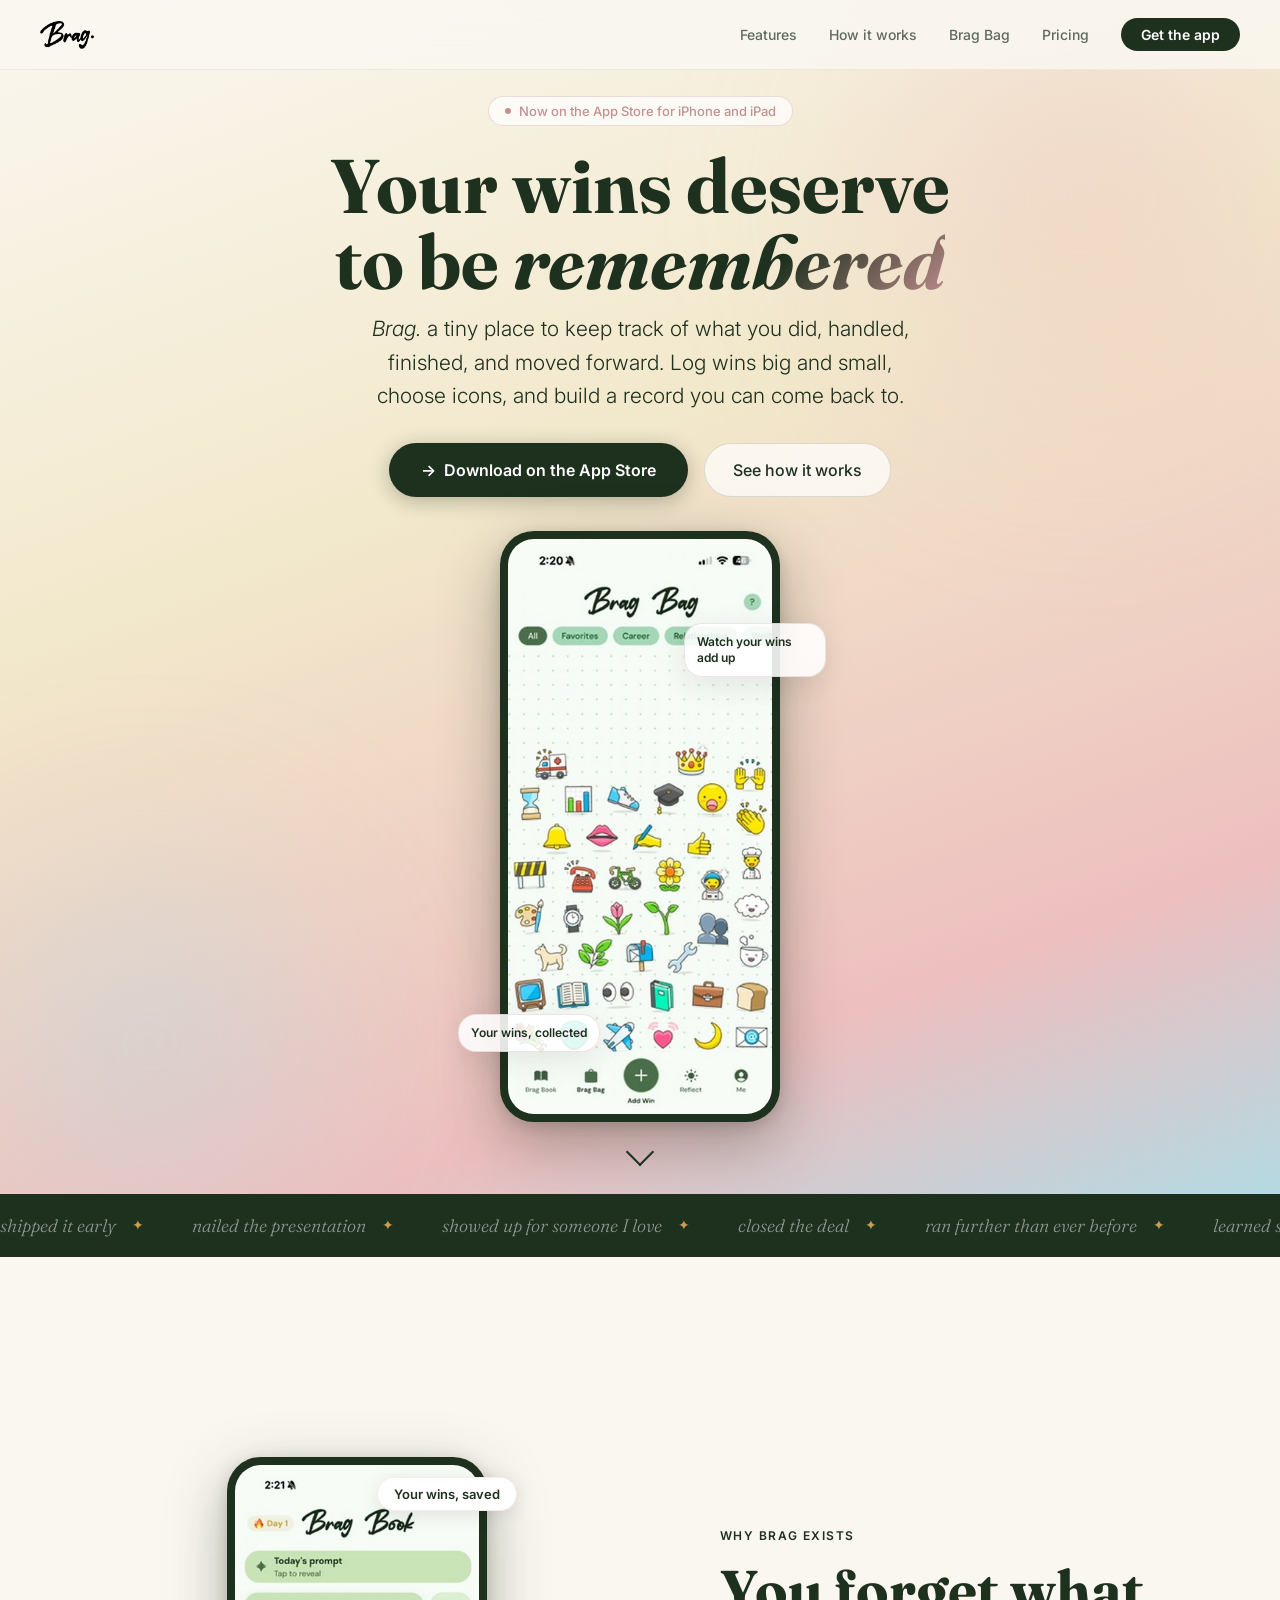
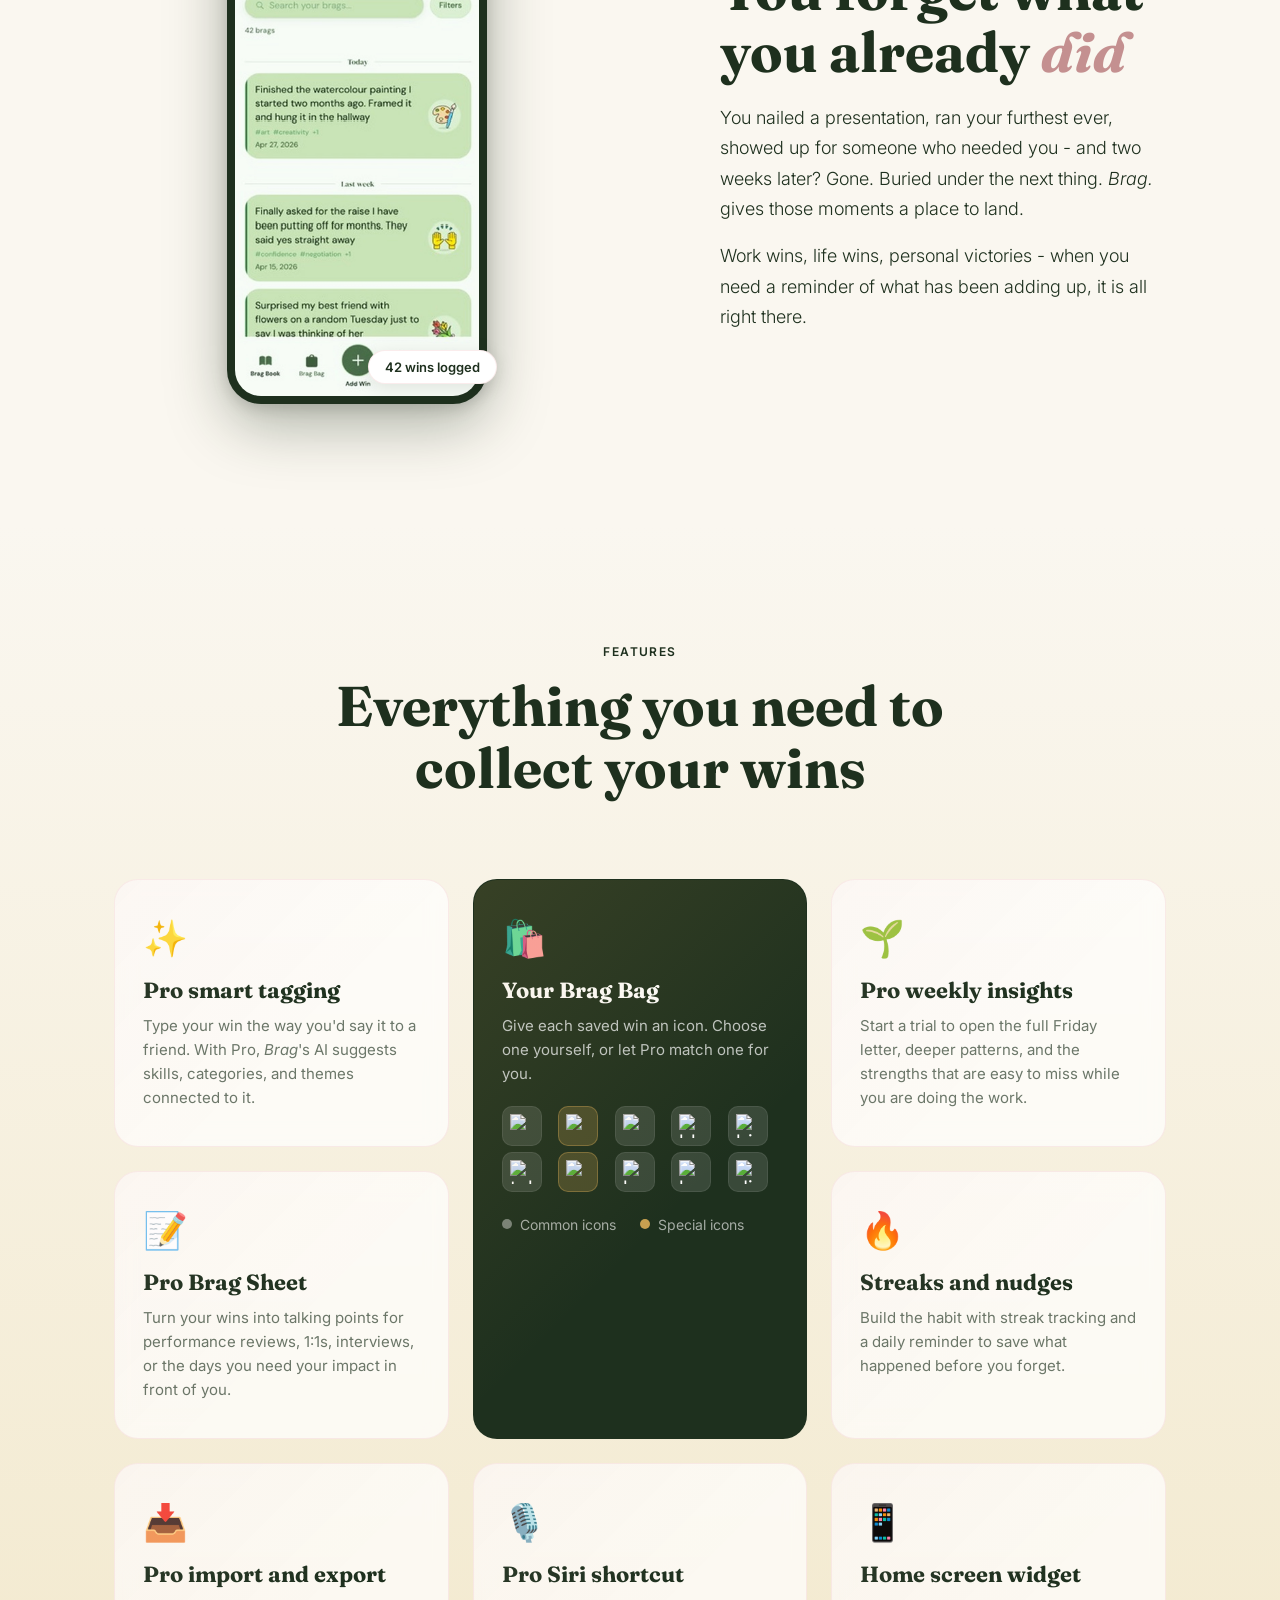
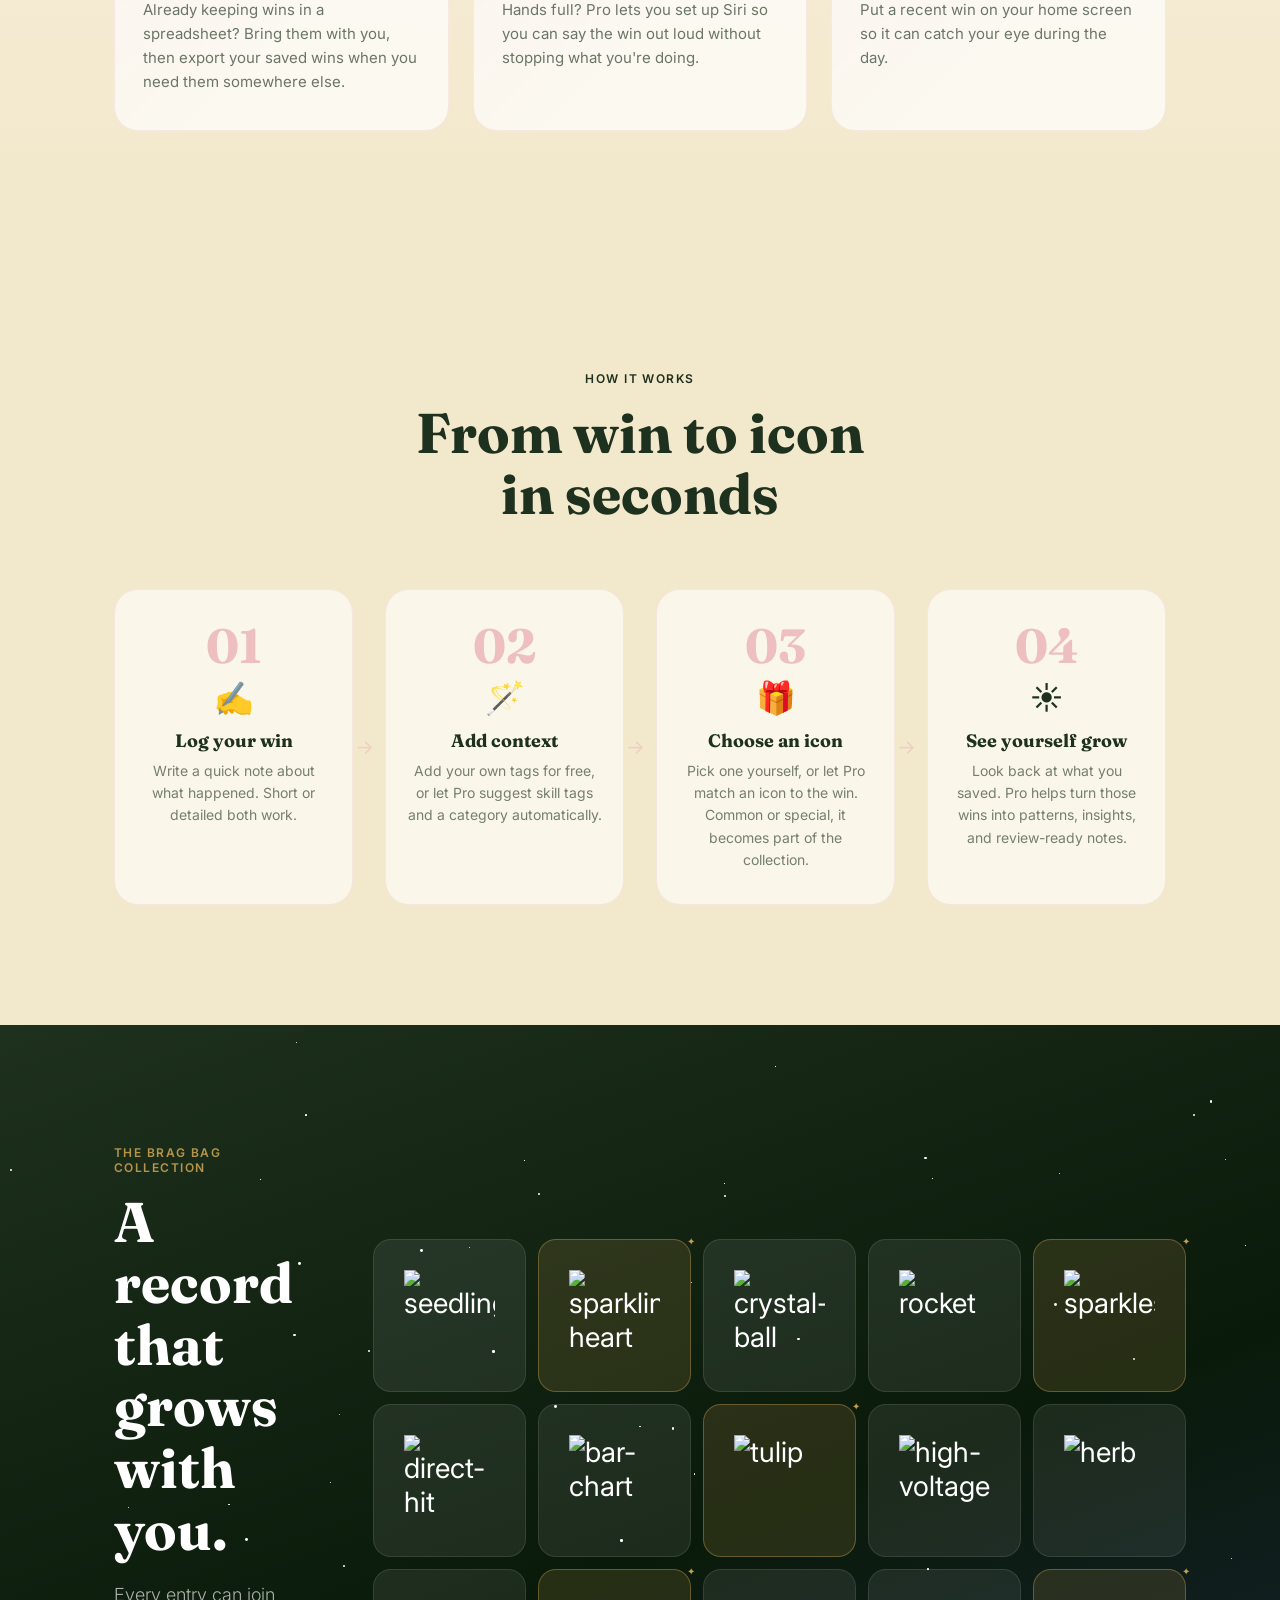
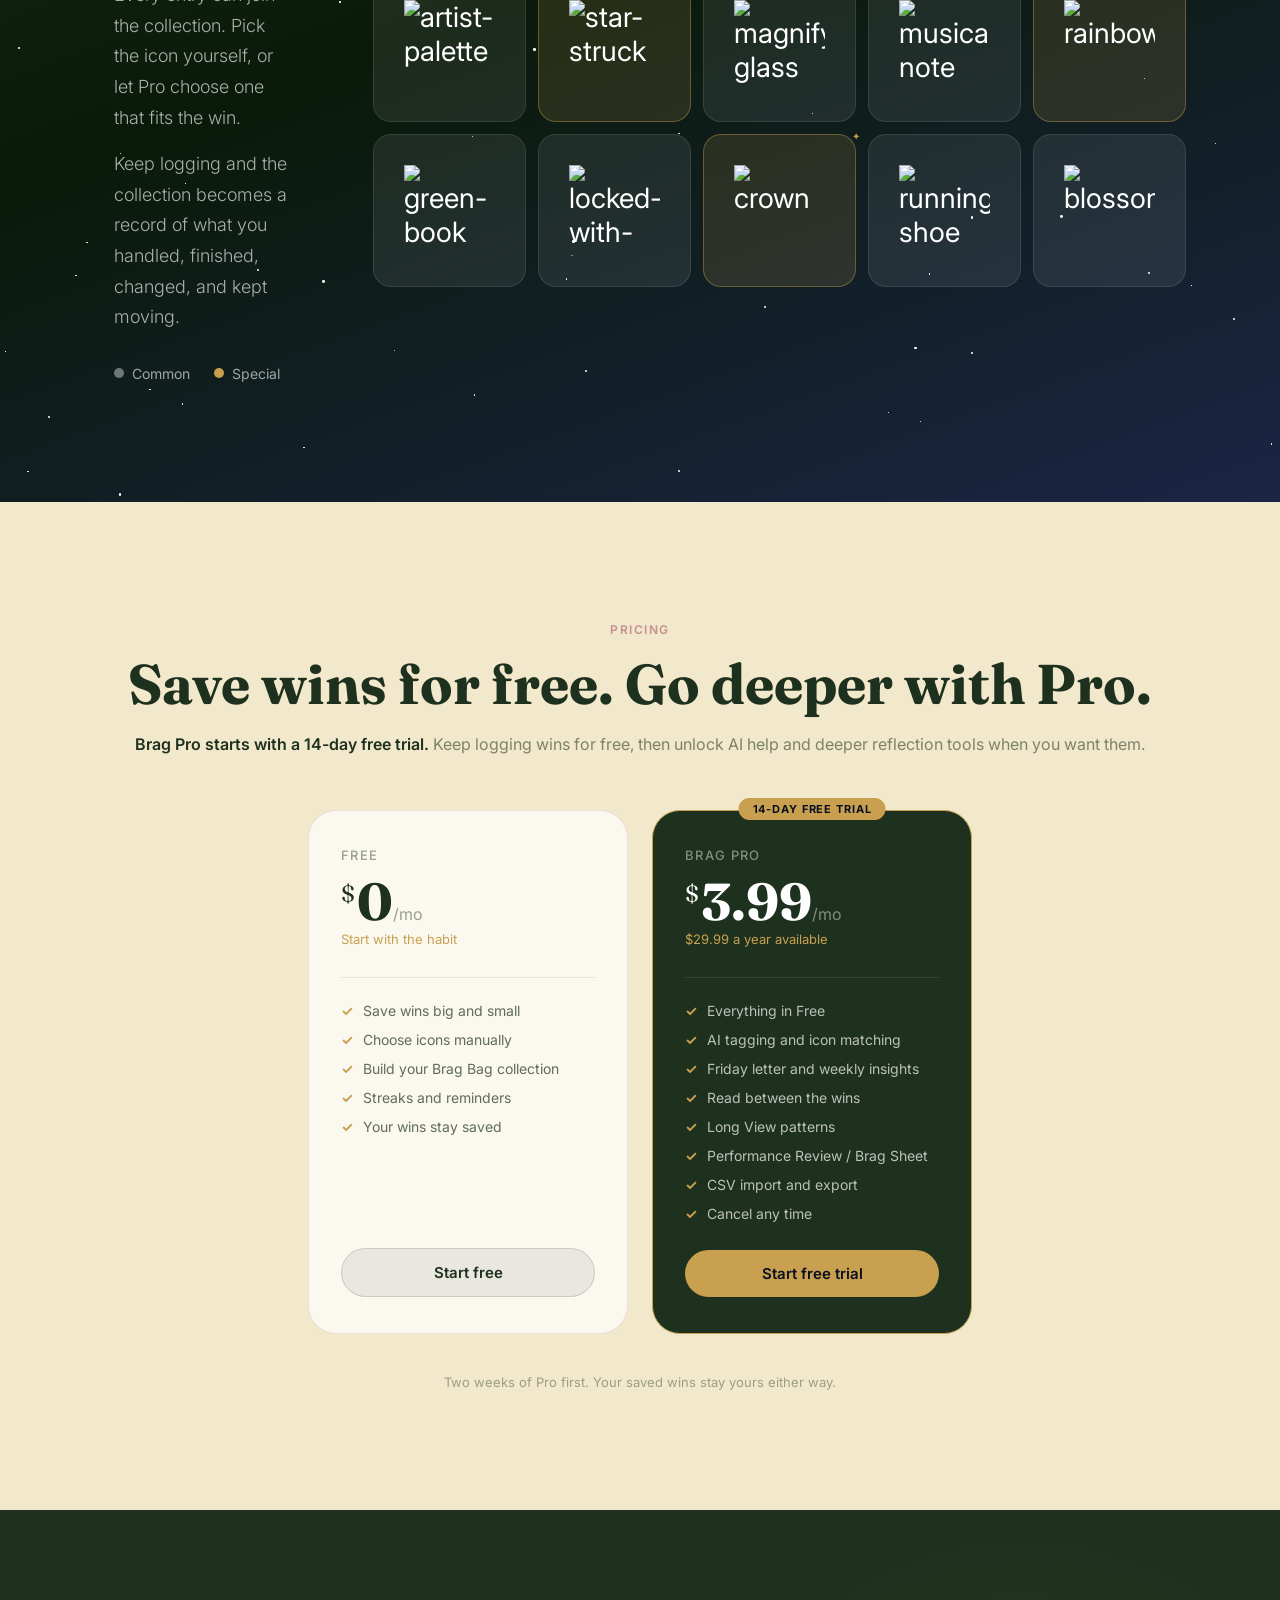
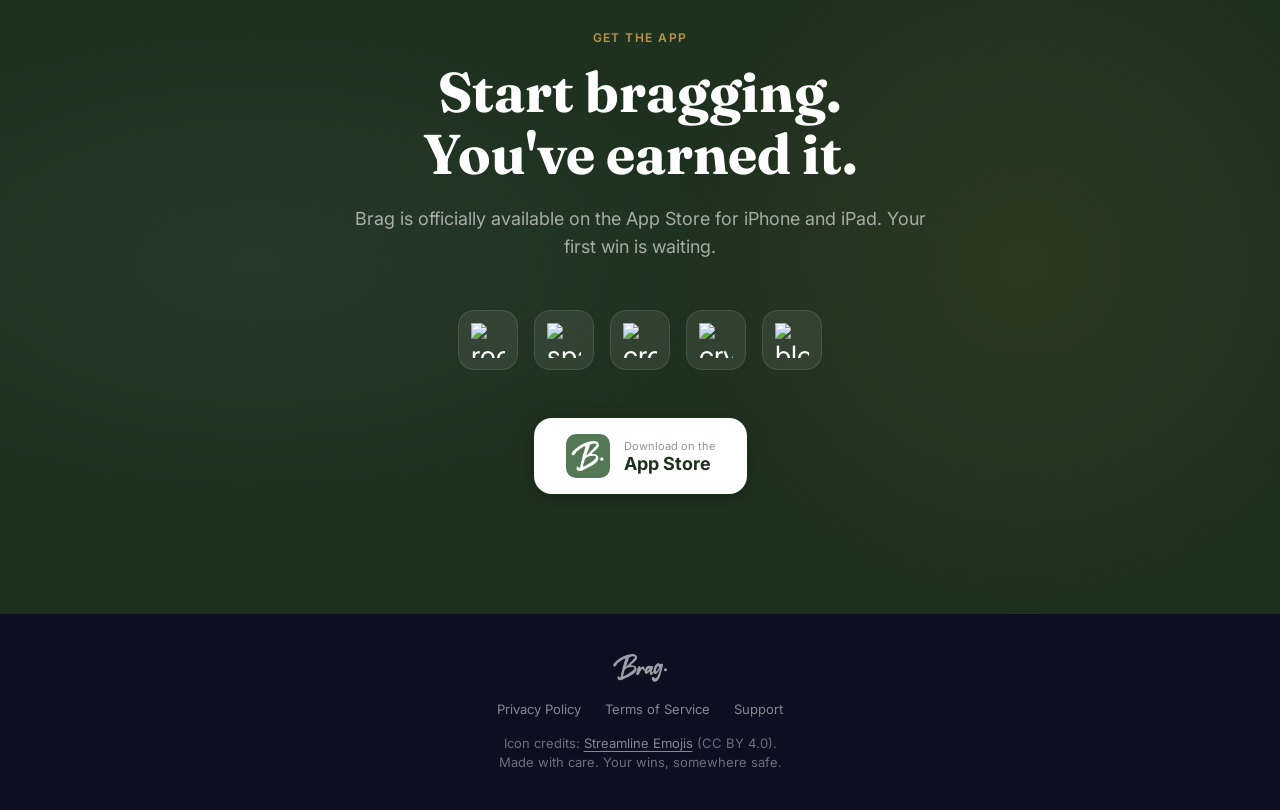
==== commit ed2c3148: "Announce Brag App Store launch" ====
--- a/index.html
+++ b/index.html
@@ -4,6 +4,7 @@
   <meta charset="UTF-8" />
   <meta name="viewport" content="width=device-width, initial-scale=1.0" />
   <title>Brag. Your wins deserve to be remembered</title>
+  <meta name="description" content="Brag is a place to keep the things you're proud of. Download Brag on the App Store for iPhone and iPad." />
   <link rel="icon" type="image/png" href="images/icon.png" />
   <link rel="apple-touch-icon" href="images/icon.png" />
   <link rel="preconnect" href="https://fonts.googleapis.com" />
@@ -1132,7 +1133,7 @@
     <a href="#how">How it works</a>
     <a href="#collection">Brag Bag</a>
     <a href="#pricing">Pricing</a>
-    <a href="#download" class="nav-cta">Beta access</a>
+    <a href="https://apps.apple.com/us/app/brag/id6760629486" class="nav-cta" target="_blank" rel="noopener noreferrer">Get the app</a>
   </div>
 </nav>
 
@@ -1140,7 +1141,7 @@
 <section class="hero" id="top">
   <div class="hero-badge">
     <div class="dot"></div>
-    iPhone and iPad beta in testing
+    Now on the App Store for iPhone and iPad
   </div>
 
   <h1 class="hero-title">
@@ -1153,8 +1154,8 @@
   </p>
 
   <div class="hero-actions">
-    <a href="#download" class="btn-primary">
-      <span>→</span> Ask about beta access
+    <a href="https://apps.apple.com/us/app/brag/id6760629486" class="btn-primary" target="_blank" rel="noopener noreferrer">
+      <span>→</span> Download on the App Store
     </a>
     <a href="#features" class="btn-secondary">
       See how it works
@@ -1466,7 +1467,7 @@
           <li>Streaks and reminders</li>
           <li>Your wins stay saved</li>
         </ul>
-        <a href="#download" class="pricing-cta">Start free</a>
+        <a href="https://apps.apple.com/us/app/brag/id6760629486" class="pricing-cta" target="_blank" rel="noopener noreferrer">Start free</a>
       </div>
 
       <div class="pricing-card featured reveal reveal-delay-2">
@@ -1485,7 +1486,7 @@
           <li>CSV import and export</li>
           <li>Cancel any time</li>
         </ul>
-        <a href="#download" class="pricing-cta">Start free trial</a>
+        <a href="https://apps.apple.com/us/app/brag/id6760629486" class="pricing-cta" target="_blank" rel="noopener noreferrer">Start free trial</a>
       </div>
 
     </div>
@@ -1499,7 +1500,7 @@
     <p class="section-label reveal">Get the app</p>
     <h2 class="section-title reveal reveal-delay-1">Start bragging.<br>You've earned it.</h2>
     <p class="cta-sub reveal reveal-delay-2">
-      Brag is still in beta for iPhone and iPad. Your first win is waiting.
+      Brag is officially available on the App Store for iPhone and iPad. Your first win is waiting.
     </p>
 
     <div class="cta-icons reveal reveal-delay-2">
@@ -1510,11 +1511,11 @@
       <div class="cta-icon"><img src="https://exeatjvcdbaufroivxho.supabase.co/storage/v1/object/public/icons/streamline/blossom.svg" alt="blossom" style="width:60%;height:60%;object-fit:contain;"></div>
     </div>
 
-    <a href="mailto:apps.bynicole@gmail.com?subject=Brag%20beta%20access" class="app-store-btn reveal reveal-delay-3">
+    <a href="https://apps.apple.com/us/app/brag/id6760629486" class="app-store-btn reveal reveal-delay-3" target="_blank" rel="noopener noreferrer" aria-label="Download Brag on the App Store">
       <img src="images/icon.png" alt="Brag app icon" class="app-store-icon" />
       <div class="app-store-text">
-        <small>iOS beta</small>
-        <strong>Ask about access</strong>
+        <small>Download on the</small>
+        <strong>App Store</strong>
       </div>
     </a>
   </div>
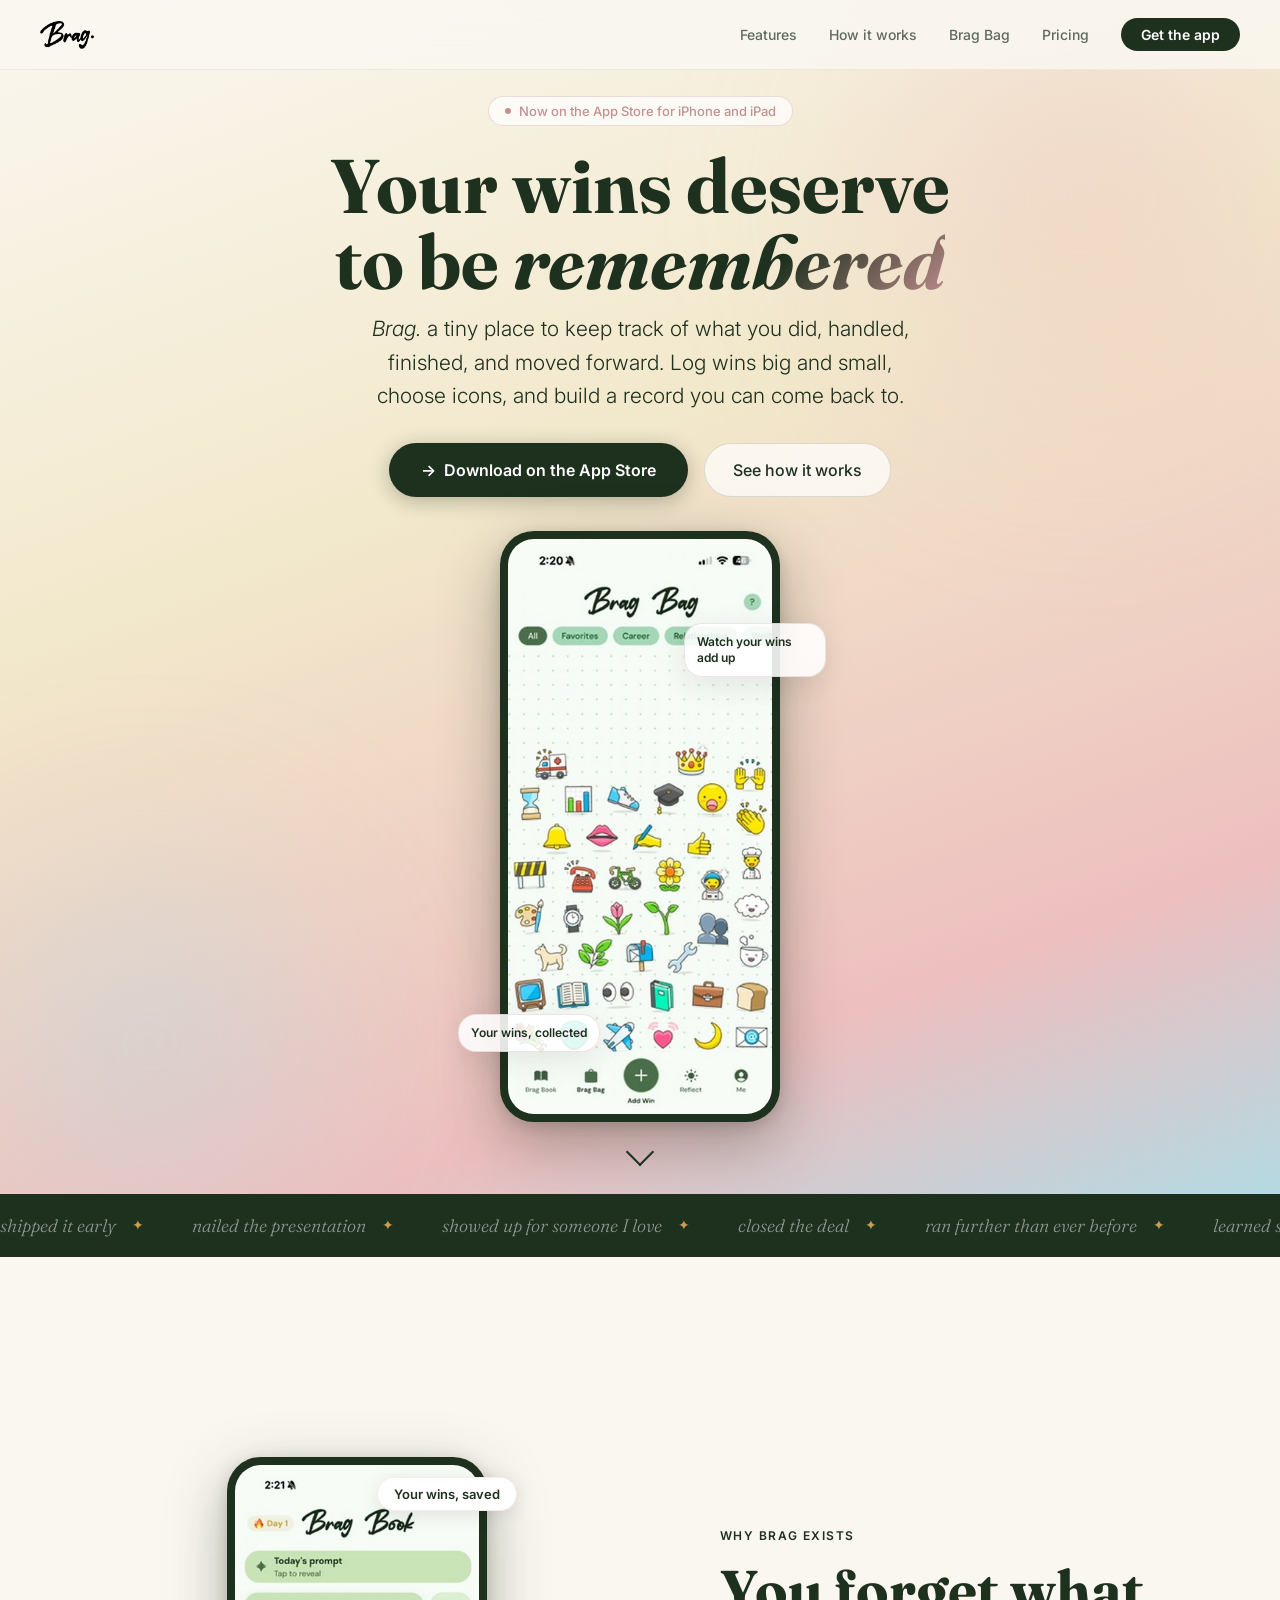
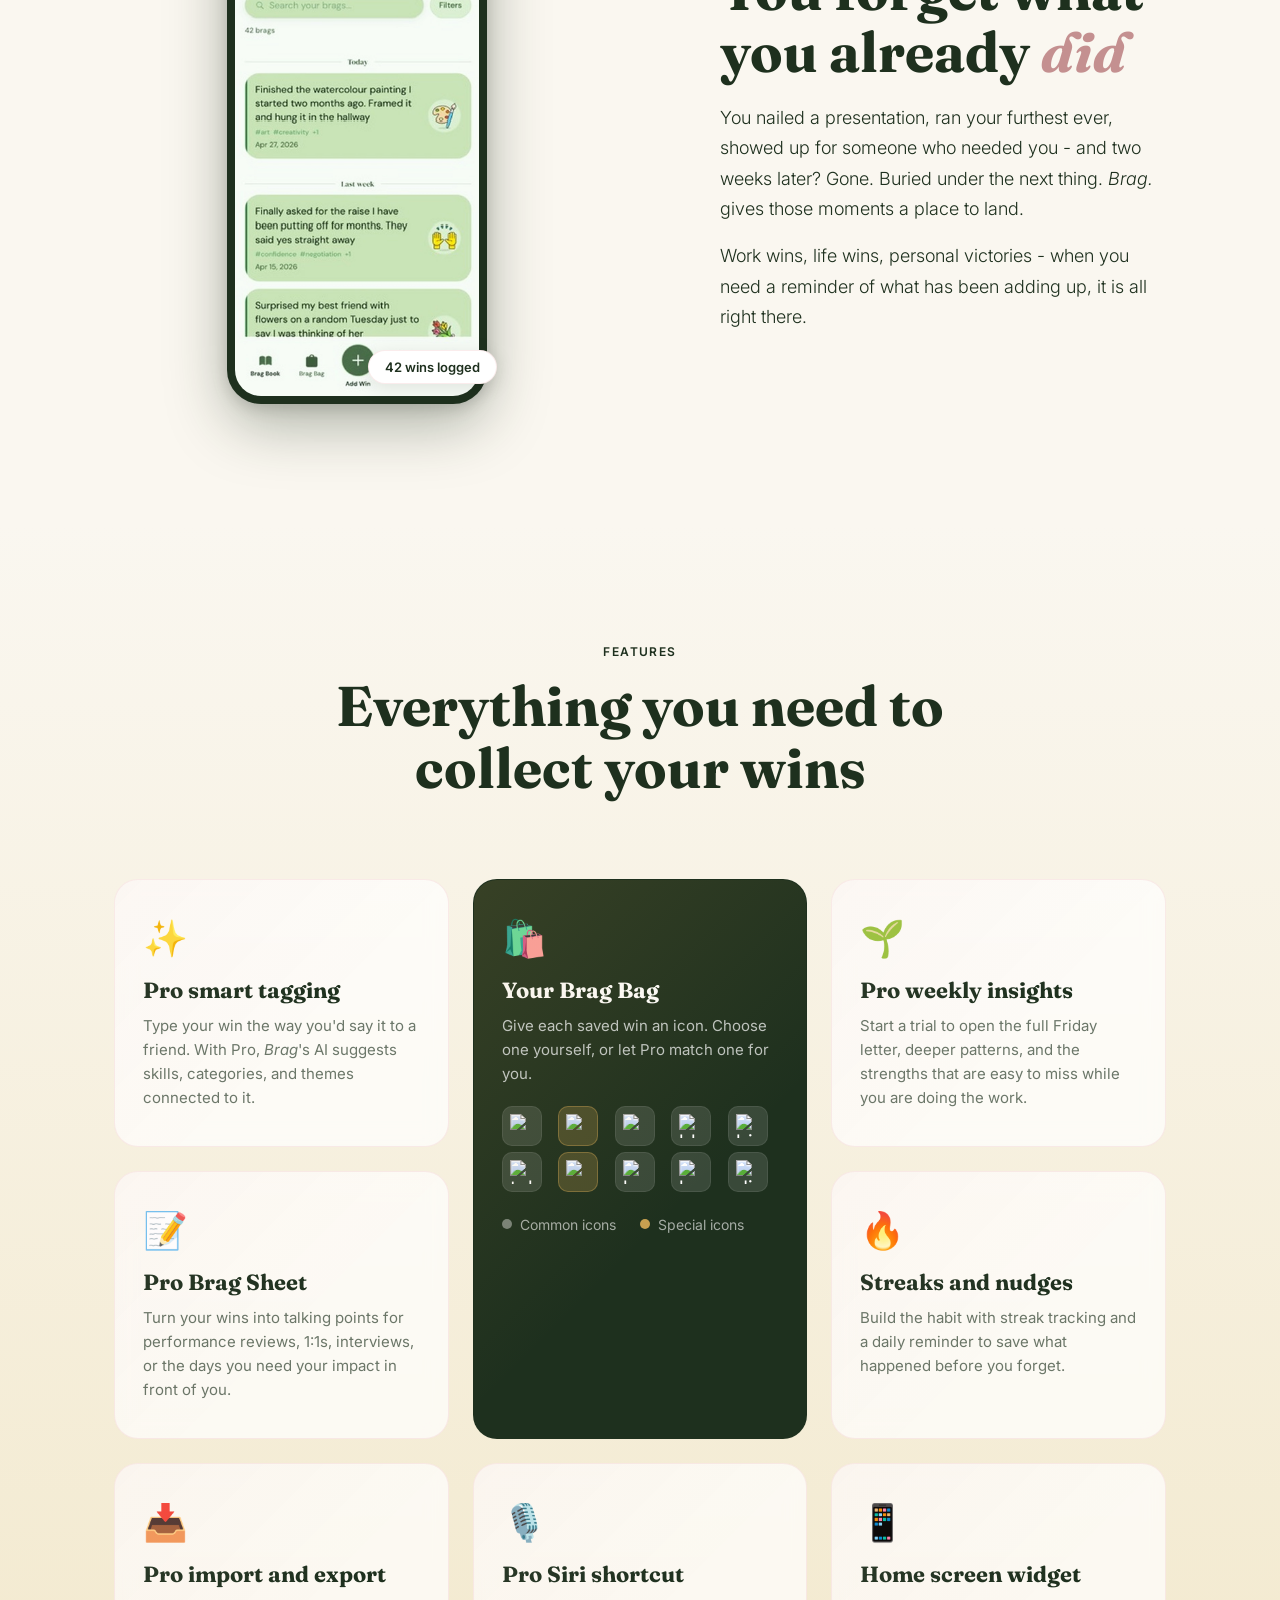
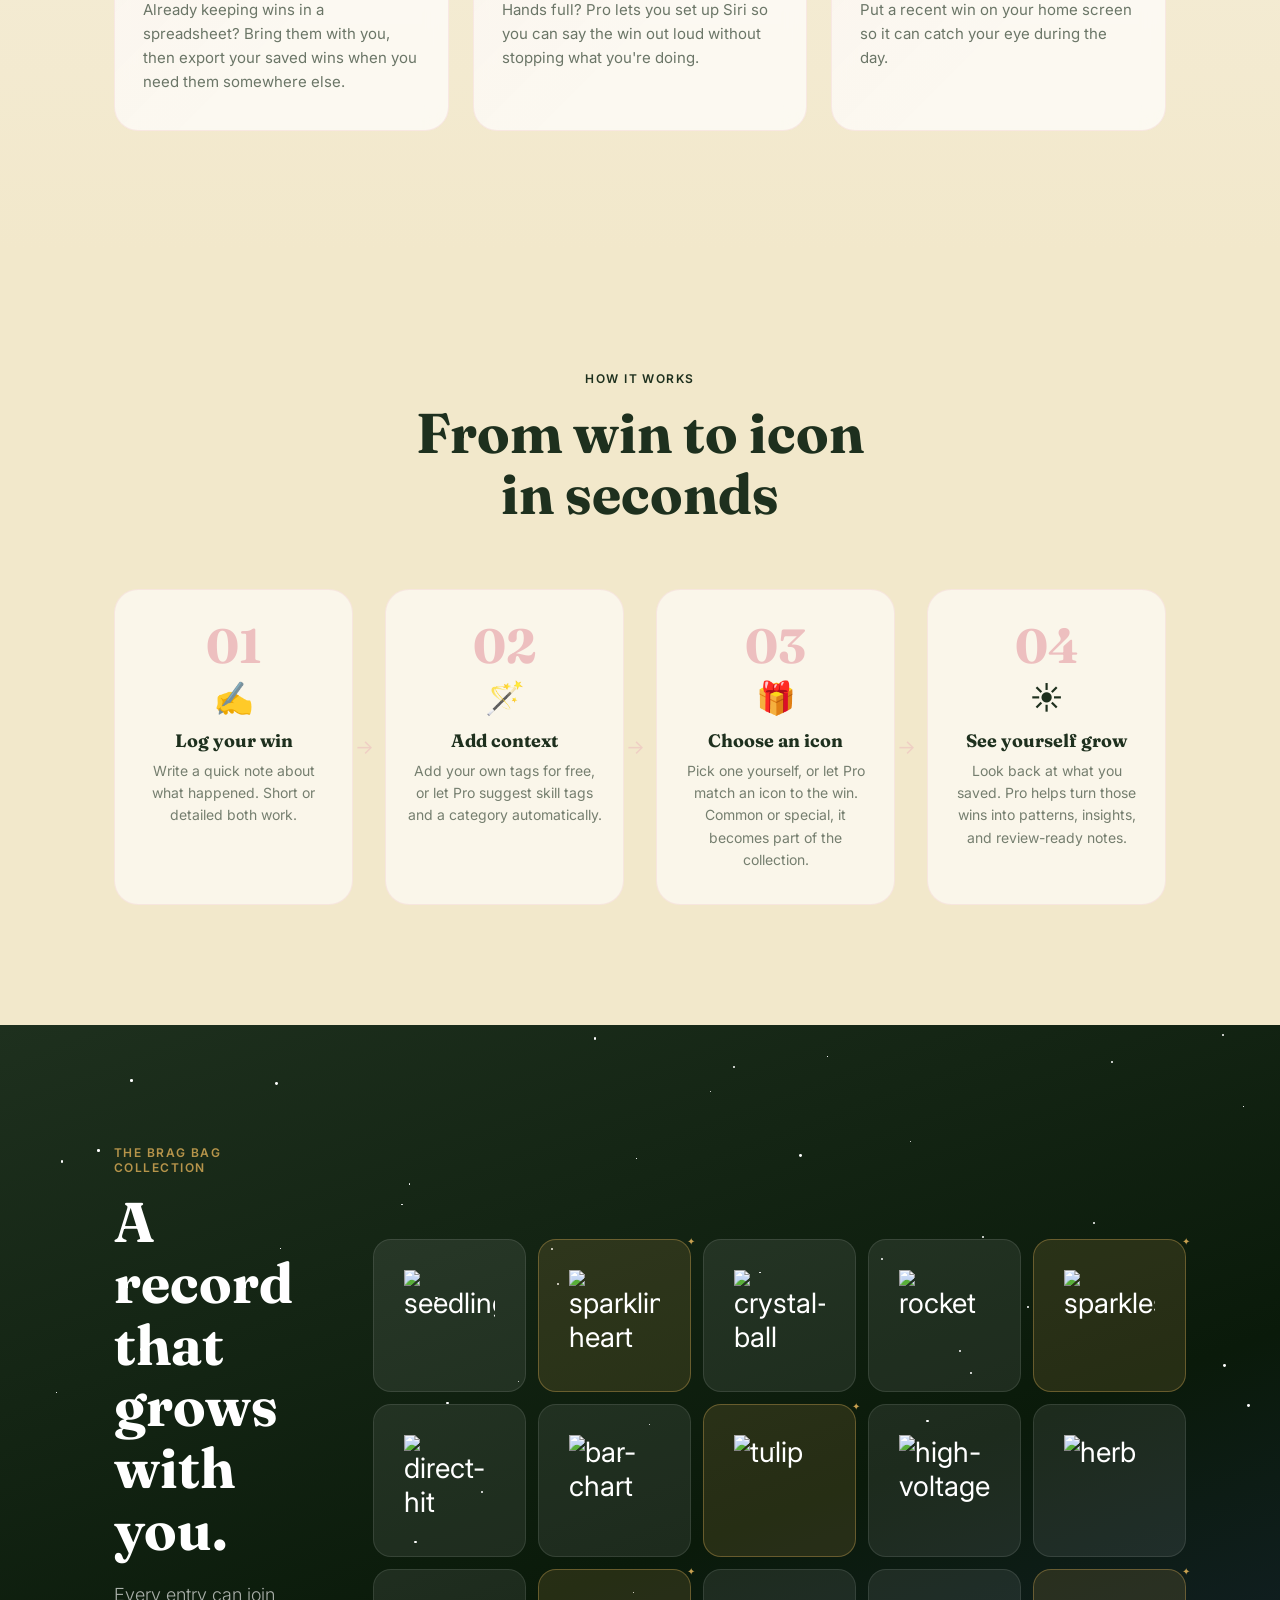
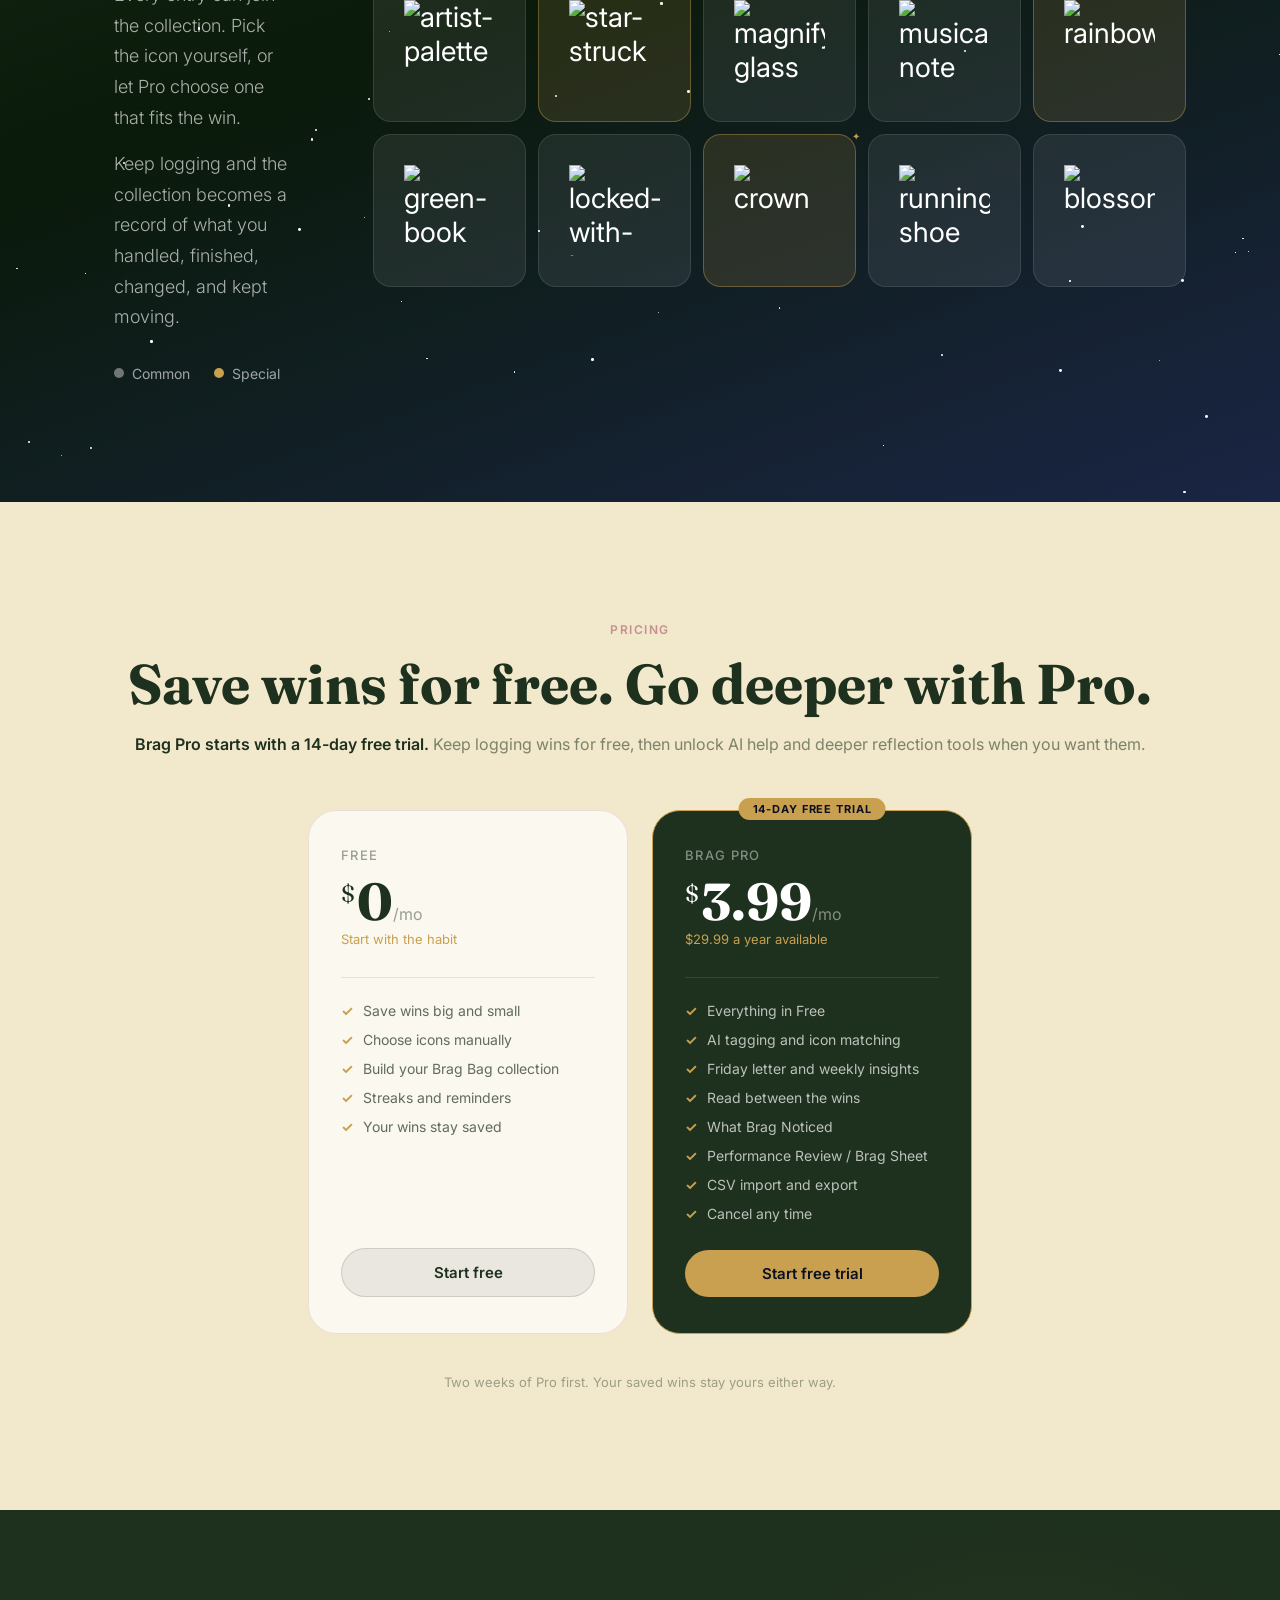
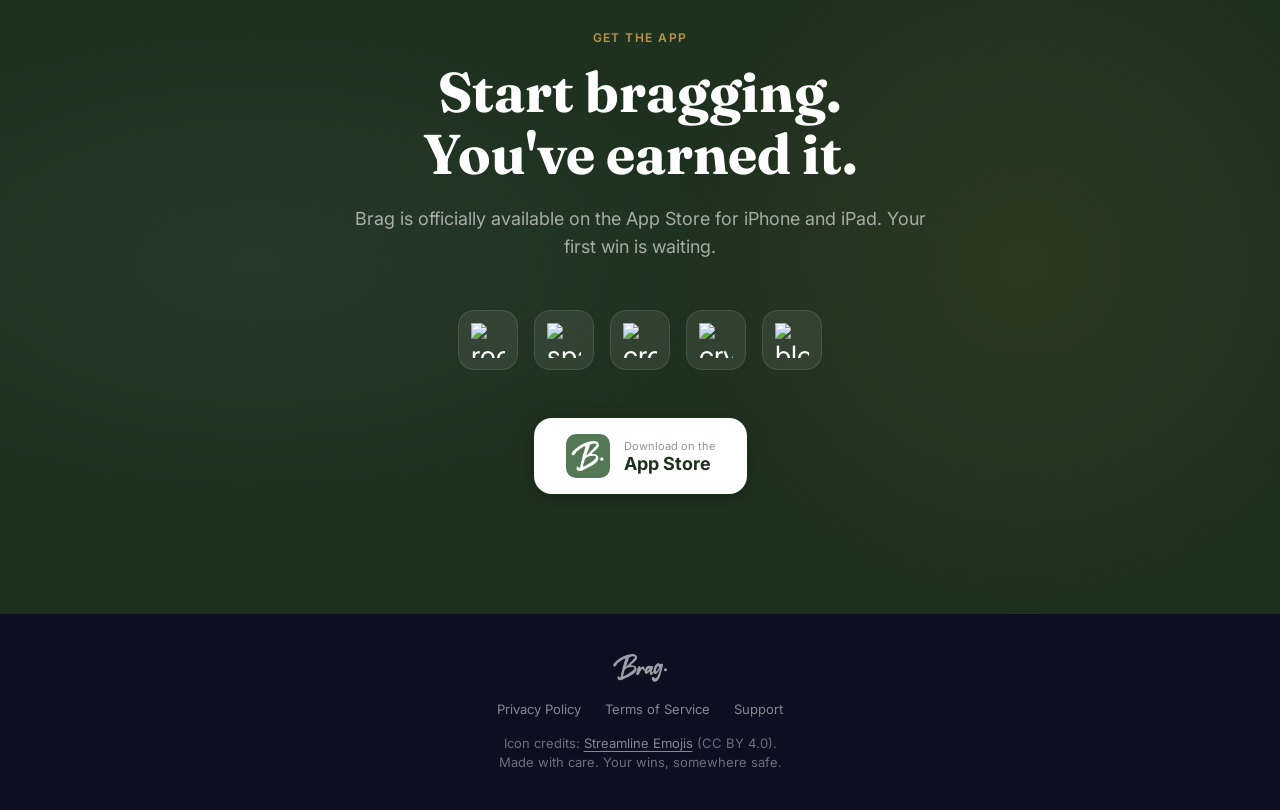
==== commit 14b520f7: "Rename Long View feature" ====
--- a/index.html
+++ b/index.html
@@ -1481,7 +1481,7 @@
           <li>AI tagging and icon matching</li>
           <li>Friday letter and weekly insights</li>
           <li>Read between the wins</li>
-          <li>Long View patterns</li>
+          <li>What Brag Noticed</li>
           <li>Performance Review / Brag Sheet</li>
           <li>CSV import and export</li>
           <li>Cancel any time</li>
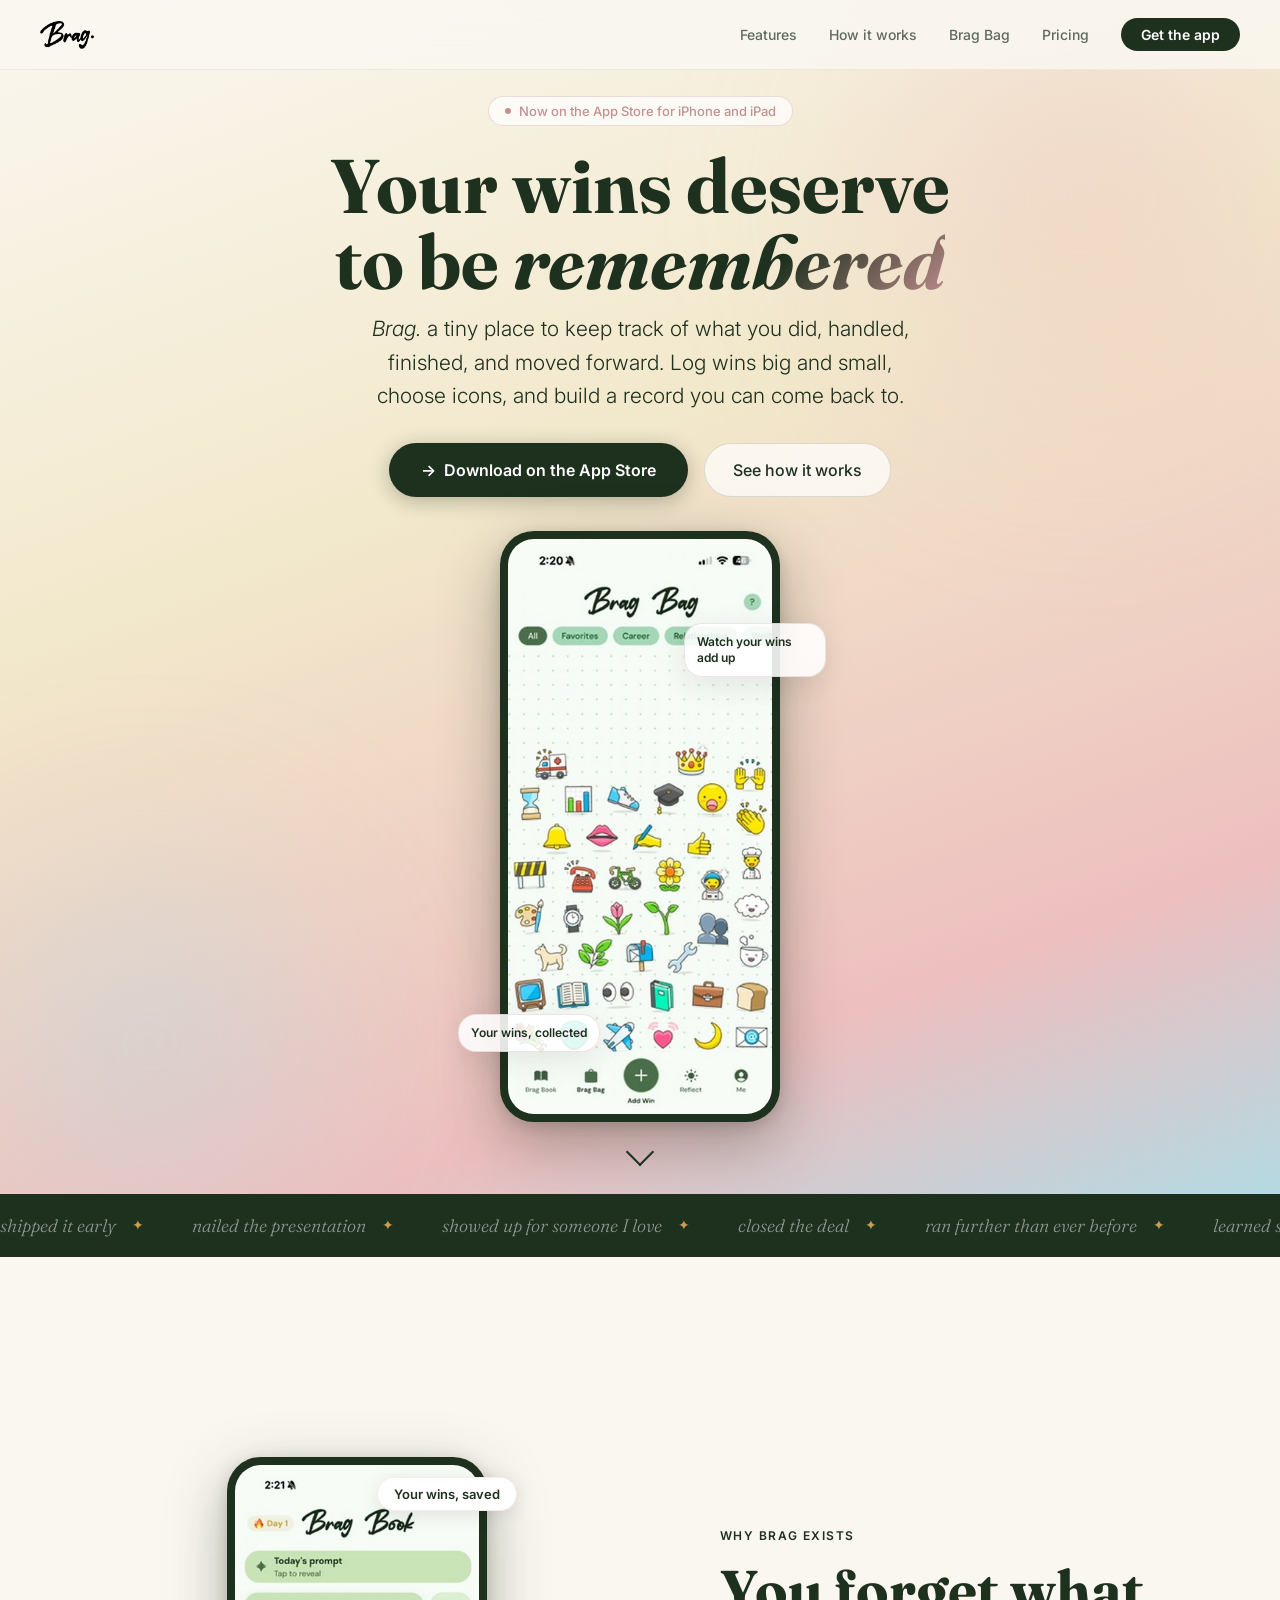
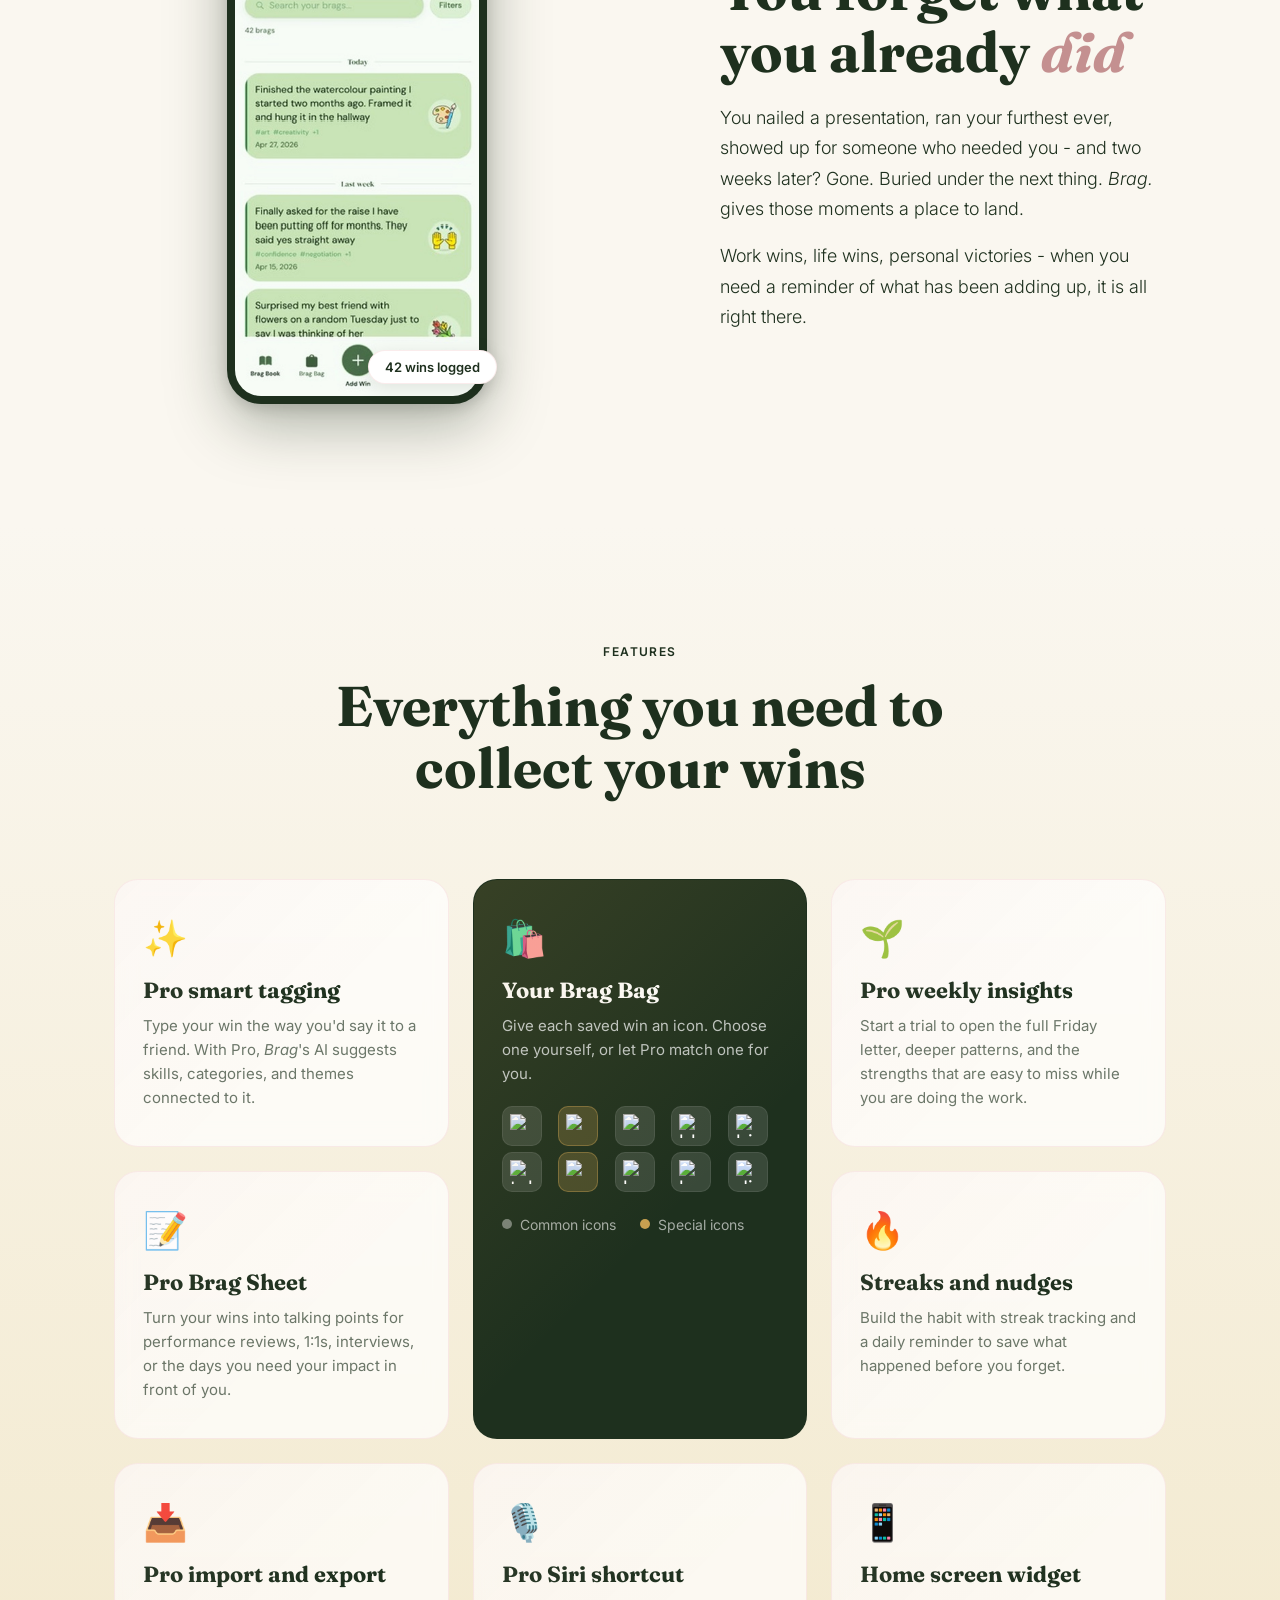
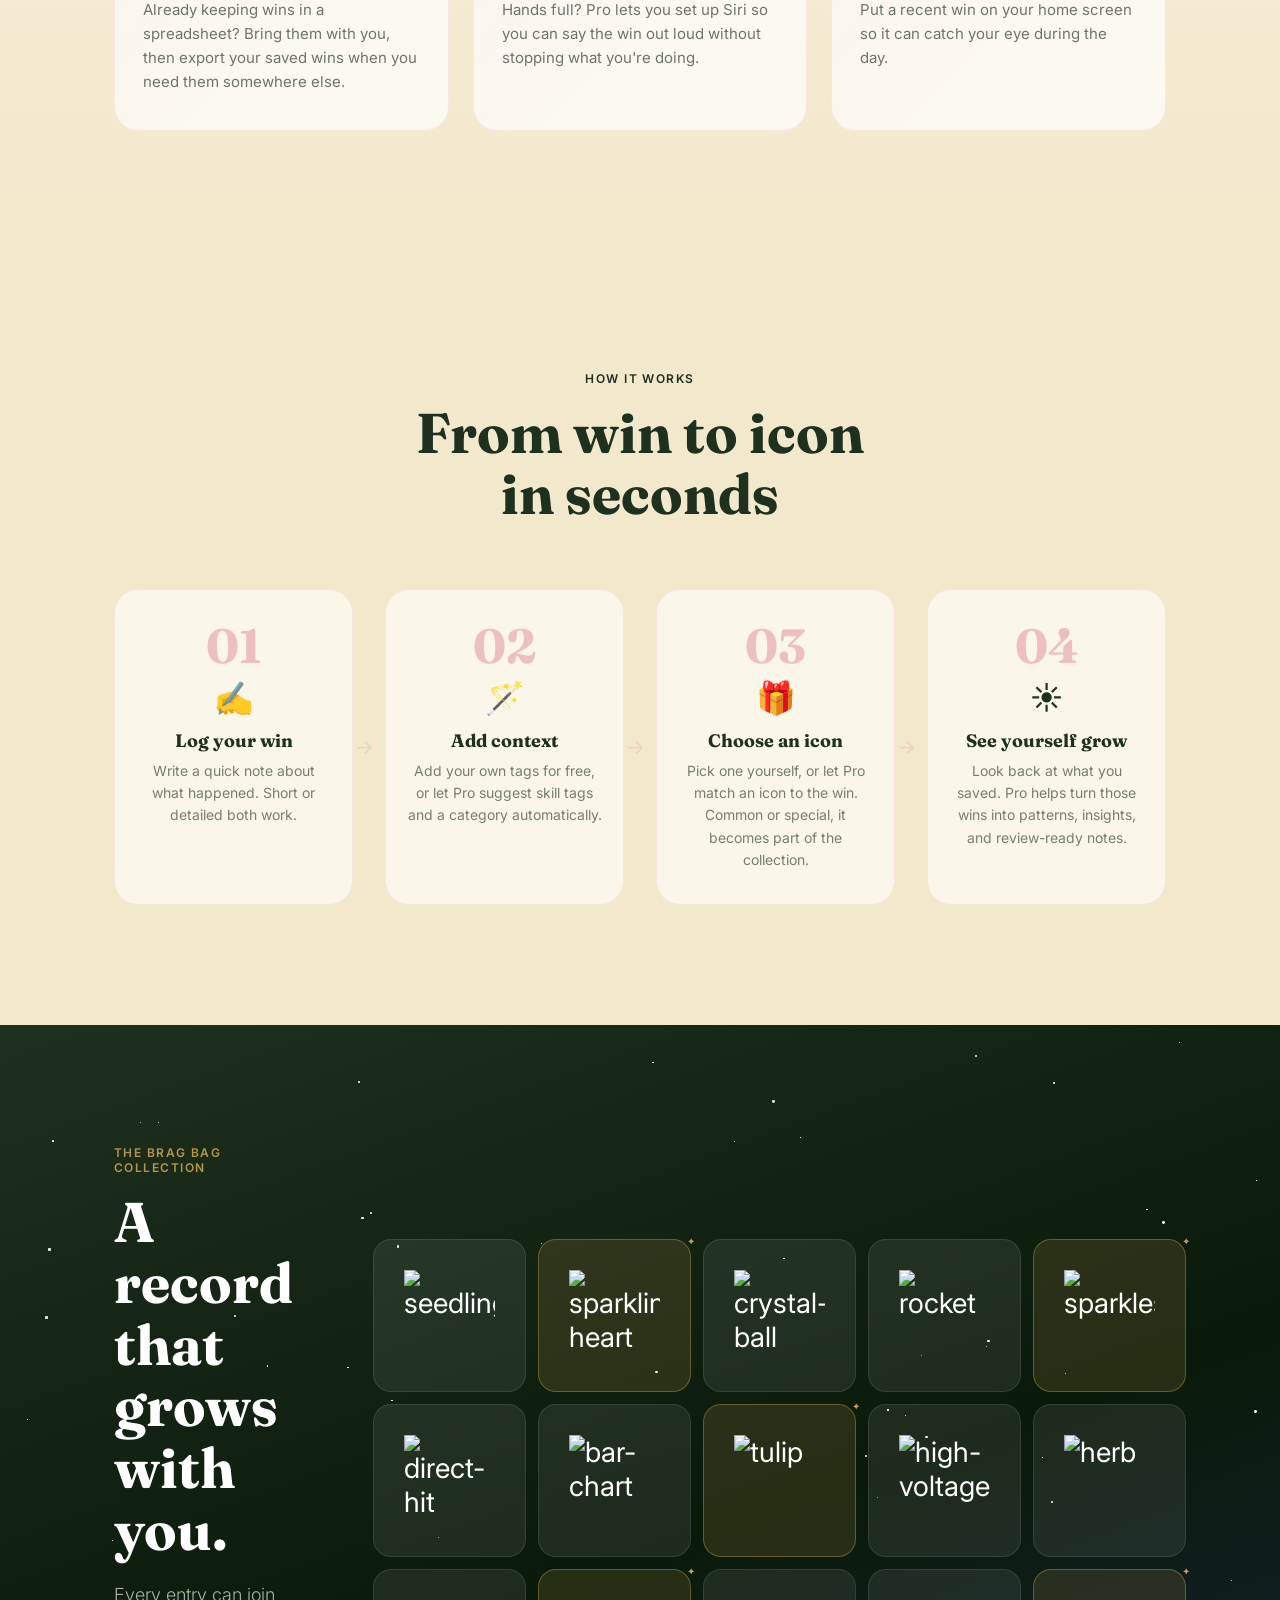
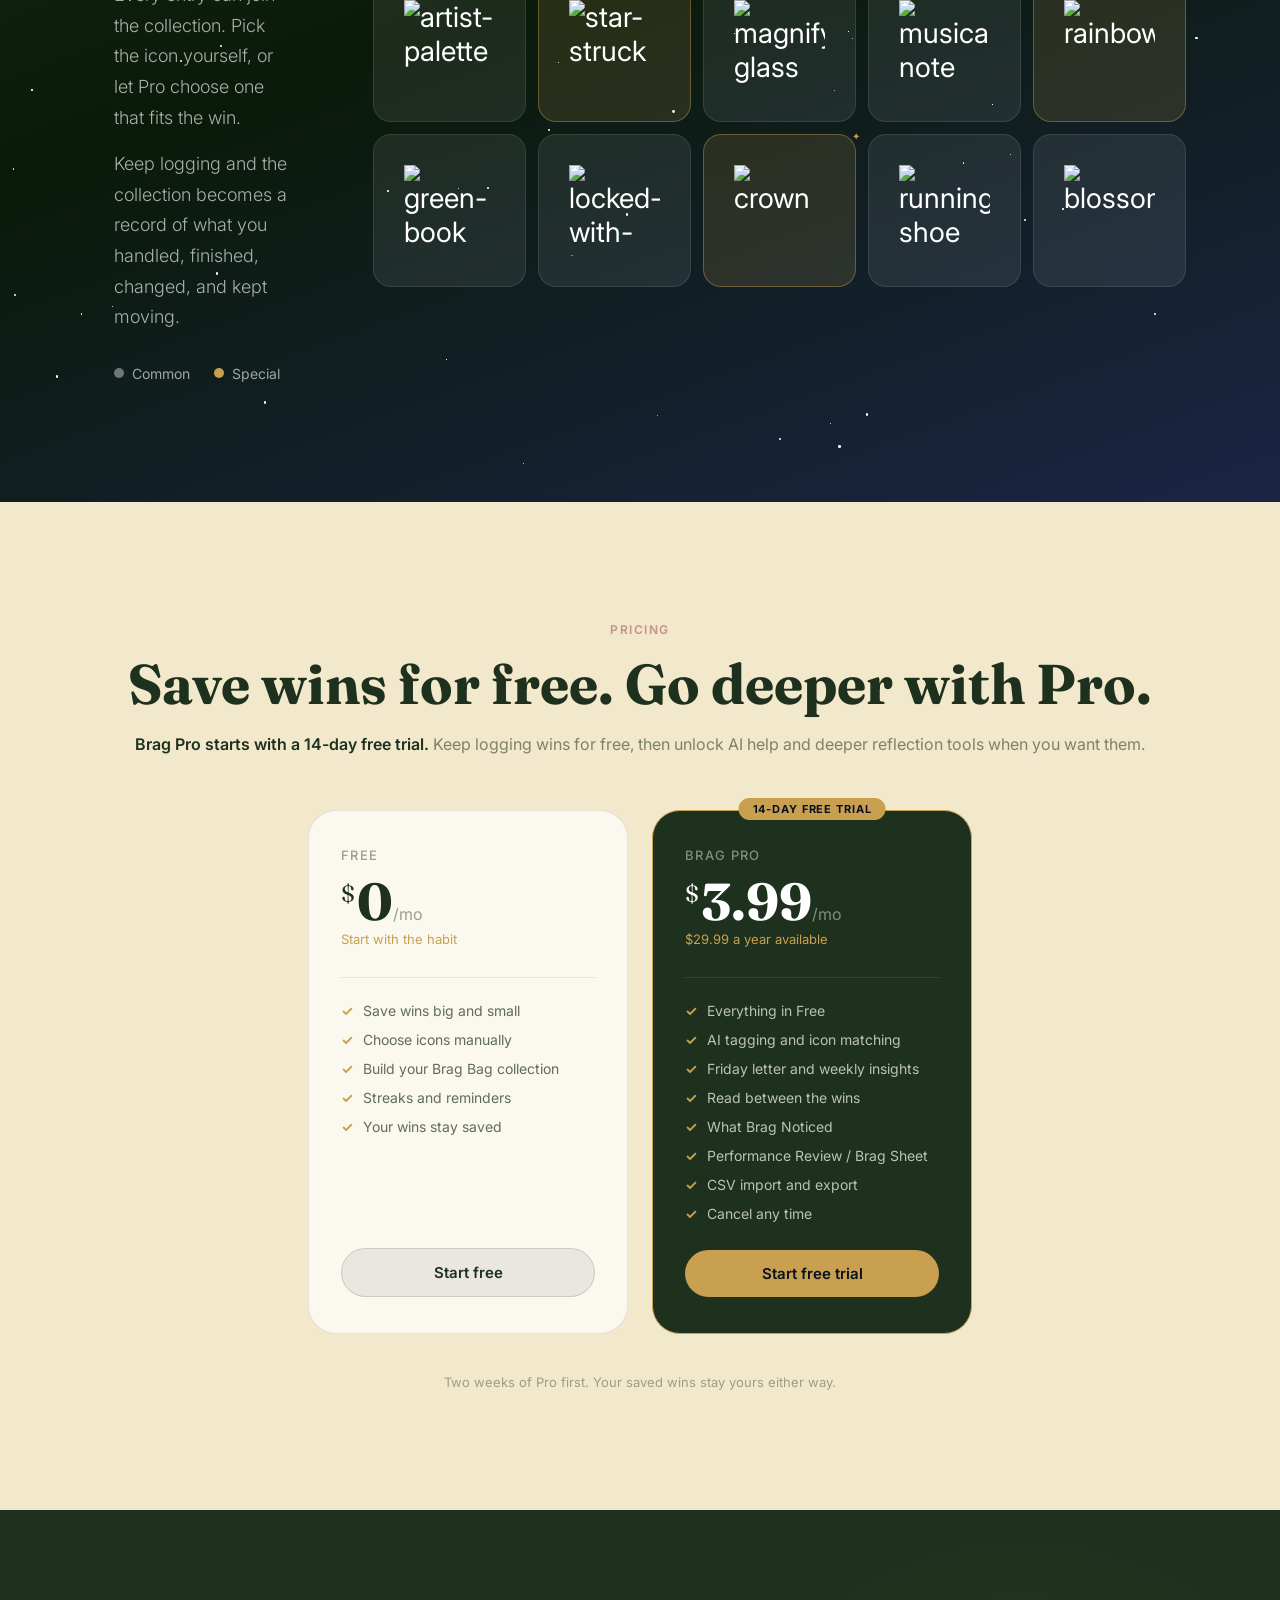
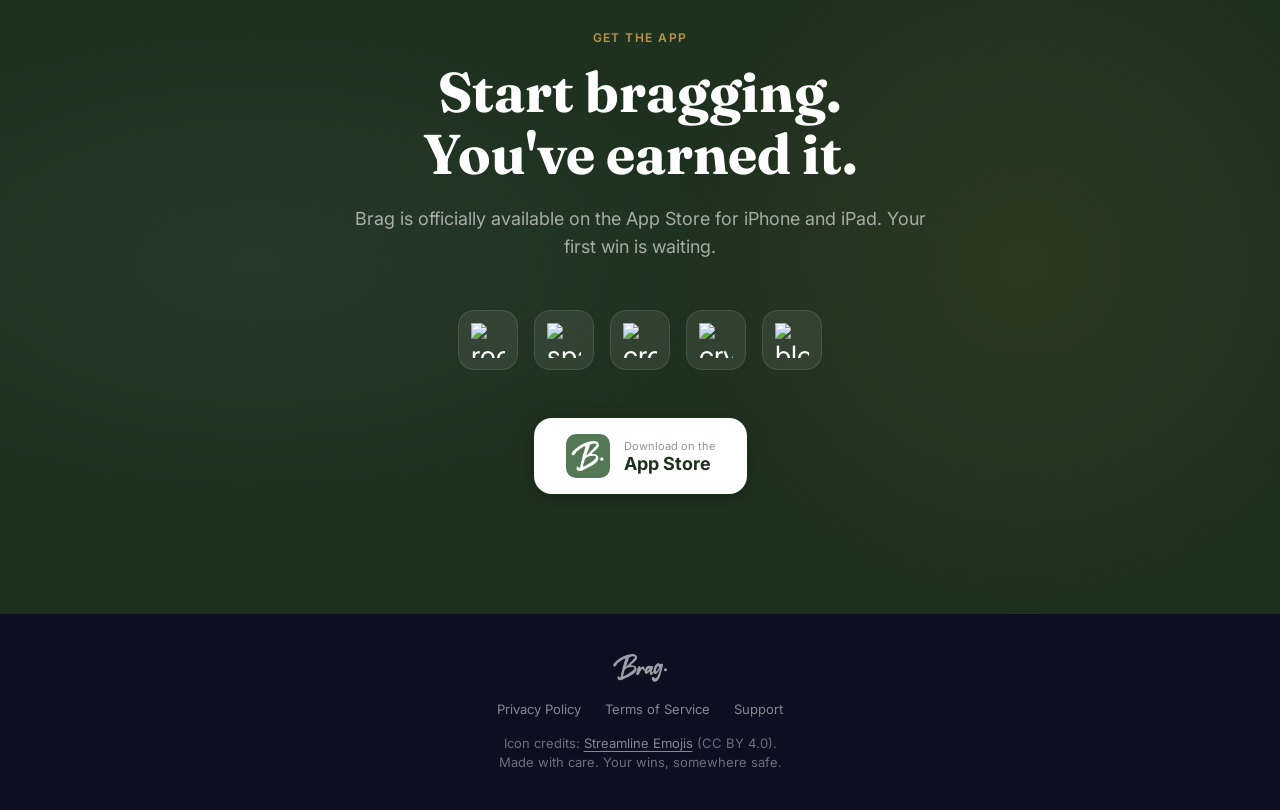
==== commit 7c0c5cc2: "Add privacy terms and support pages" ====
--- a/index.html
+++ b/index.html
@@ -1525,9 +1525,9 @@
 <footer>
   <div class="footer-logo"><img src="images/sharelogo.png" alt="Brag" /></div>
   <div class="footer-links">
-    <a href="https://www.notion.so/Privacy-Policy-Brag-32530612796f81969d3ae22eaa88648c" target="_blank" rel="noopener noreferrer">Privacy Policy</a>
-    <a href="https://www.notion.so/Terms-of-Service-Brag-33d30612796f8127ac16fa91d517ab6b" target="_blank" rel="noopener noreferrer">Terms of Service</a>
-    <a href="mailto:apps.bynicole@gmail.com">Support</a>
+    <a href="privacy/">Privacy Policy</a>
+    <a href="terms/">Terms of Service</a>
+    <a href="support/">Support</a>
   </div>
   <p class="footer-attribution">
     Icon credits:
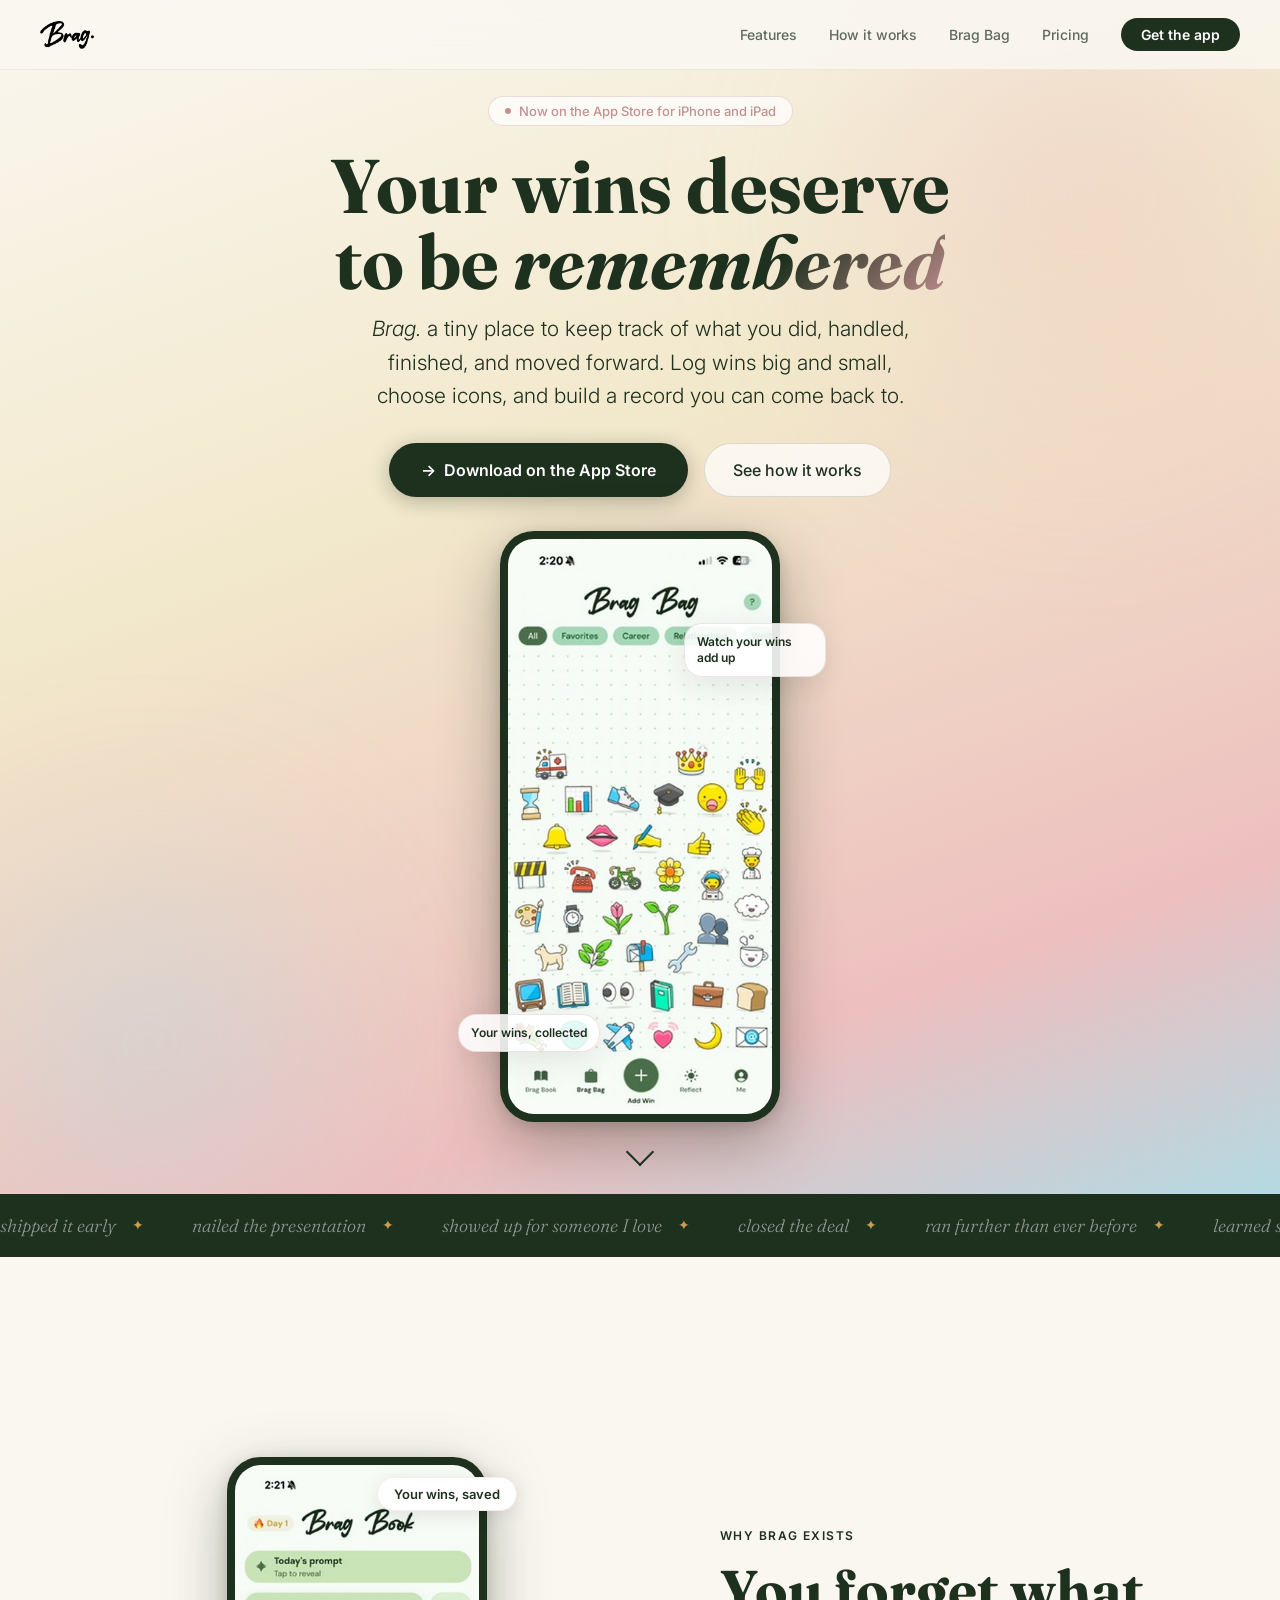
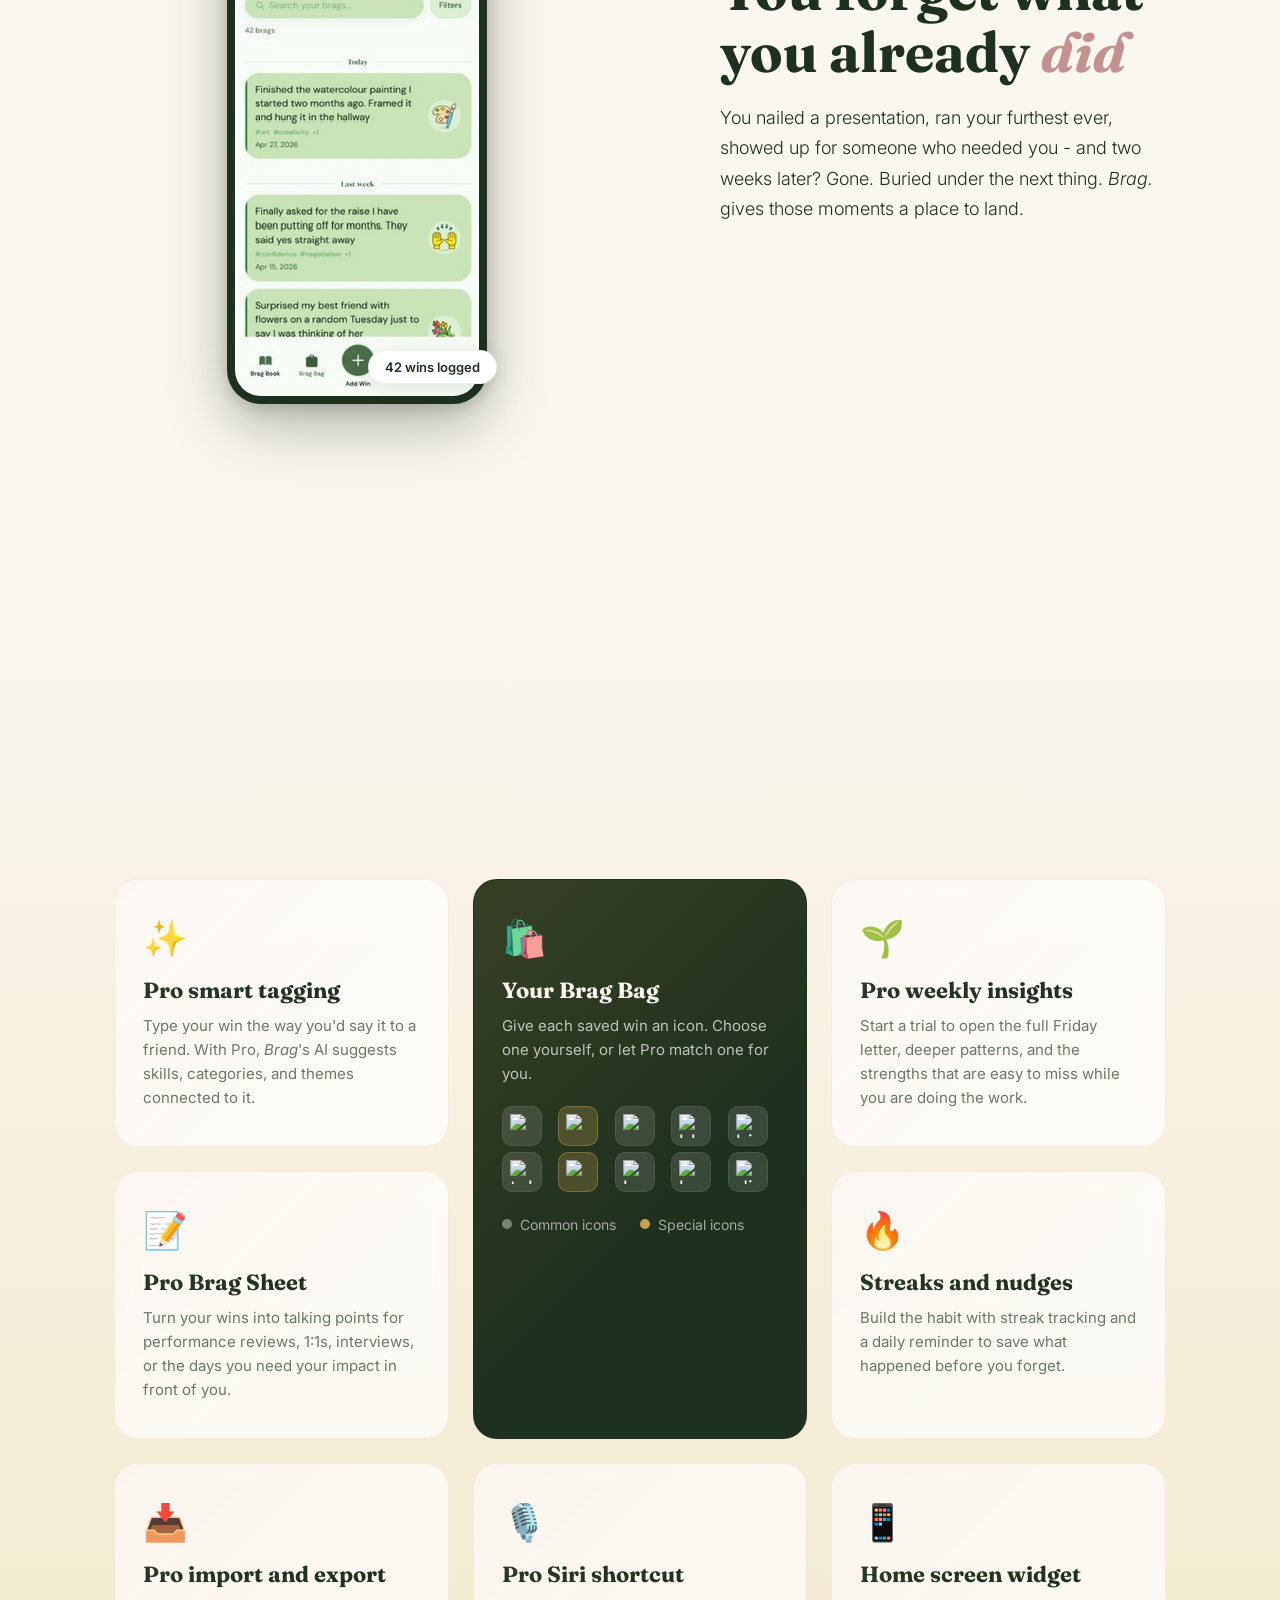
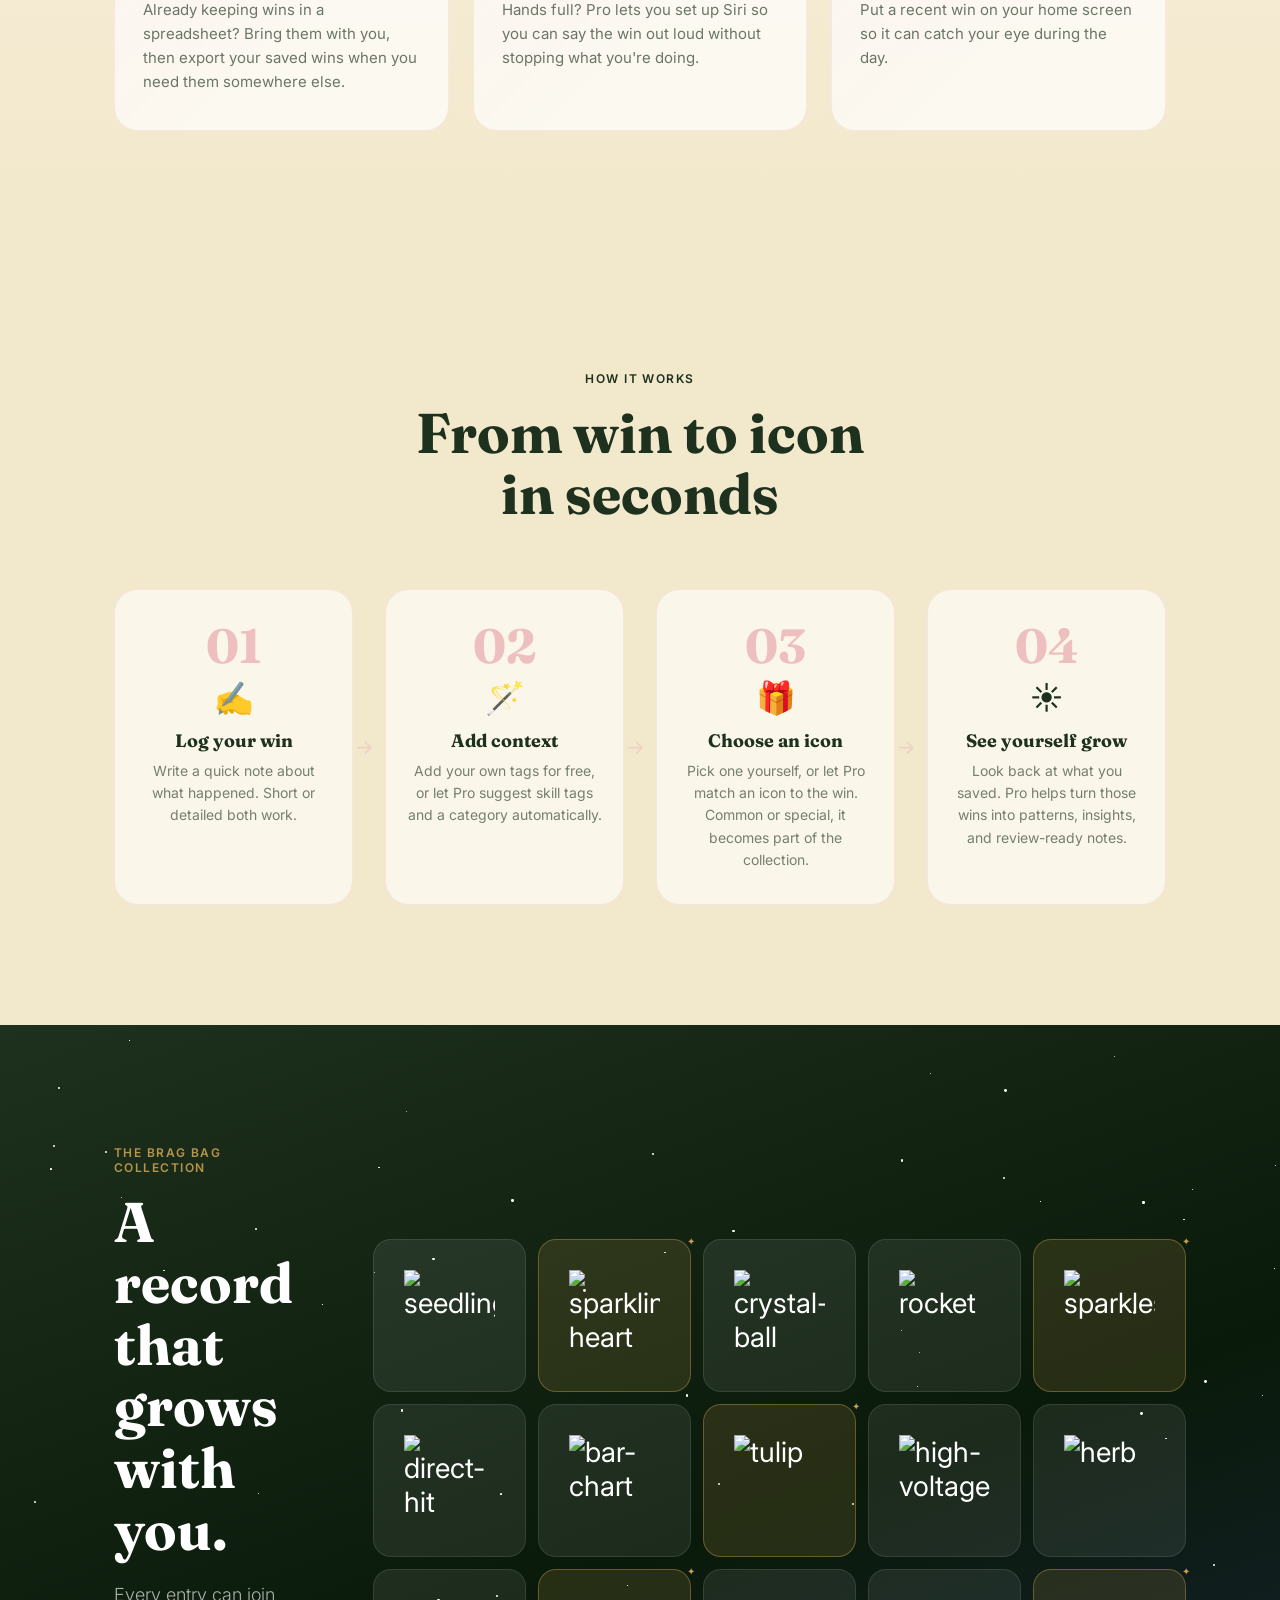
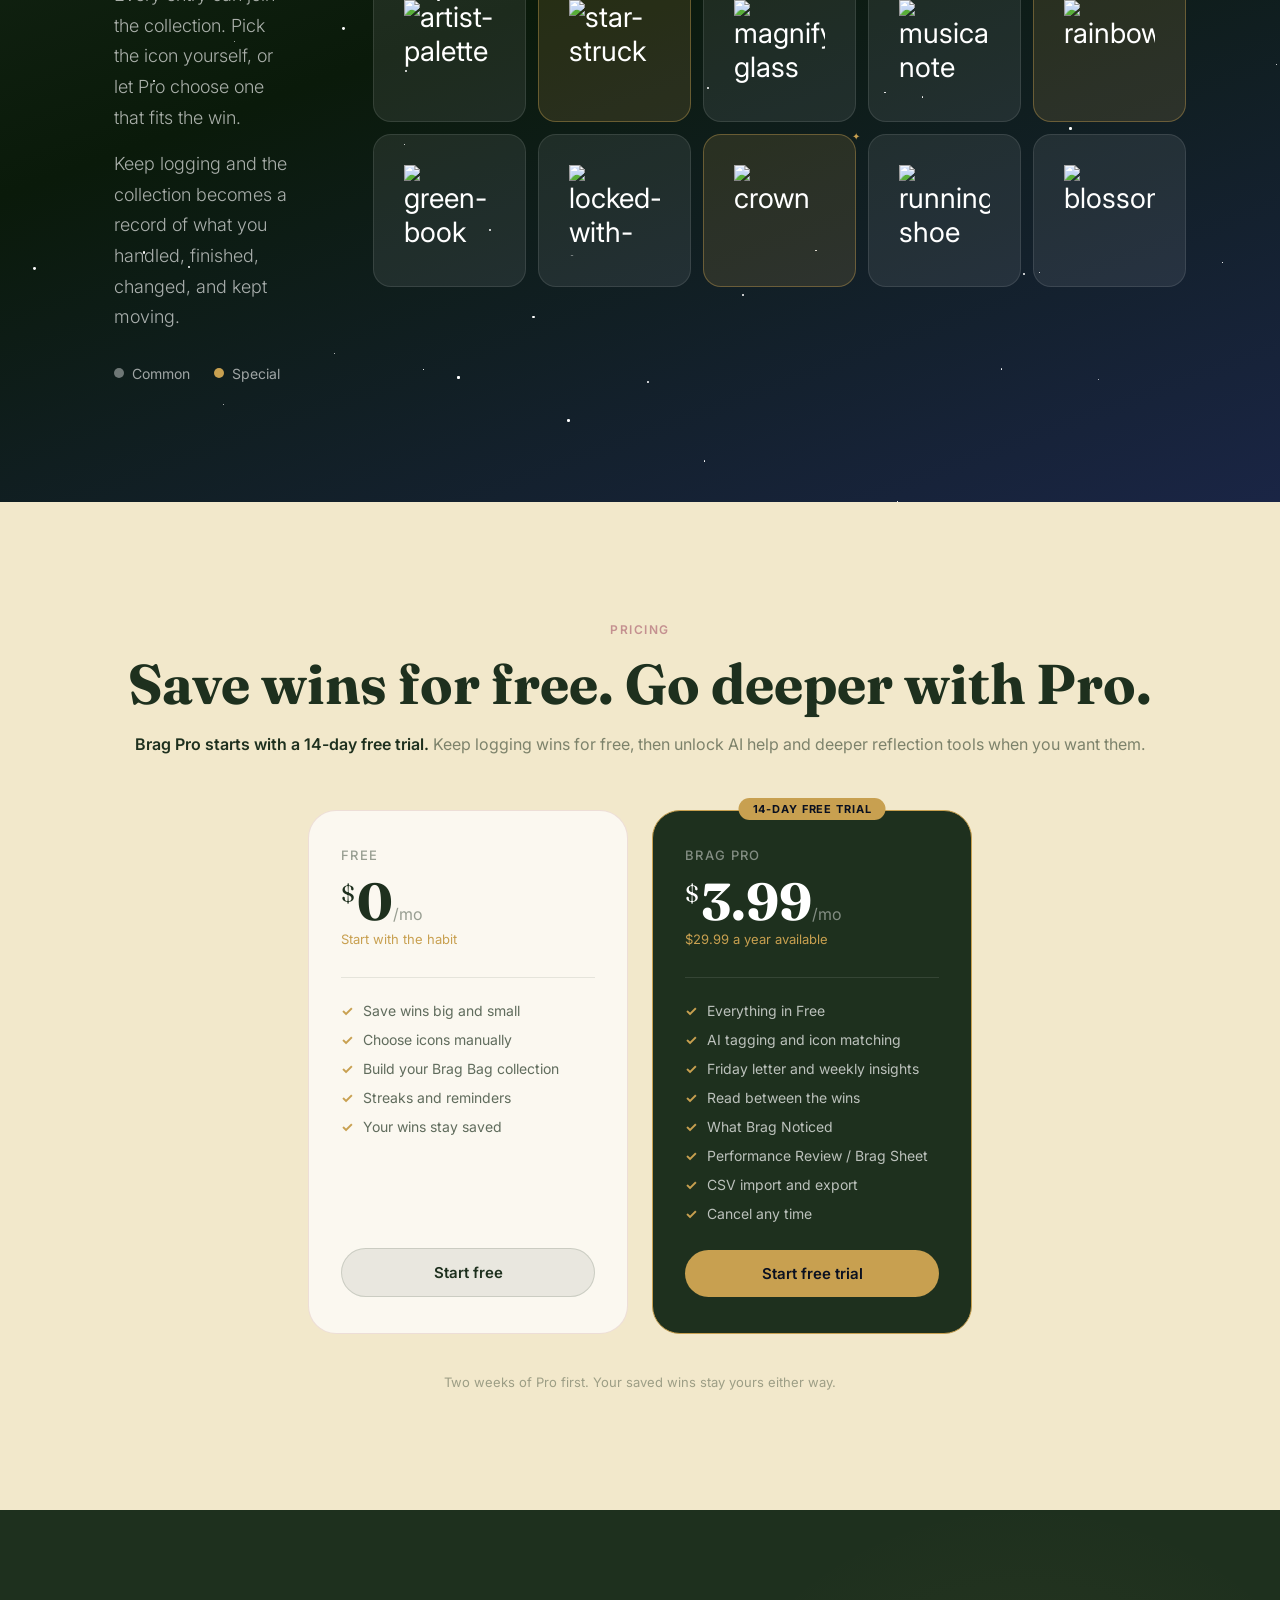
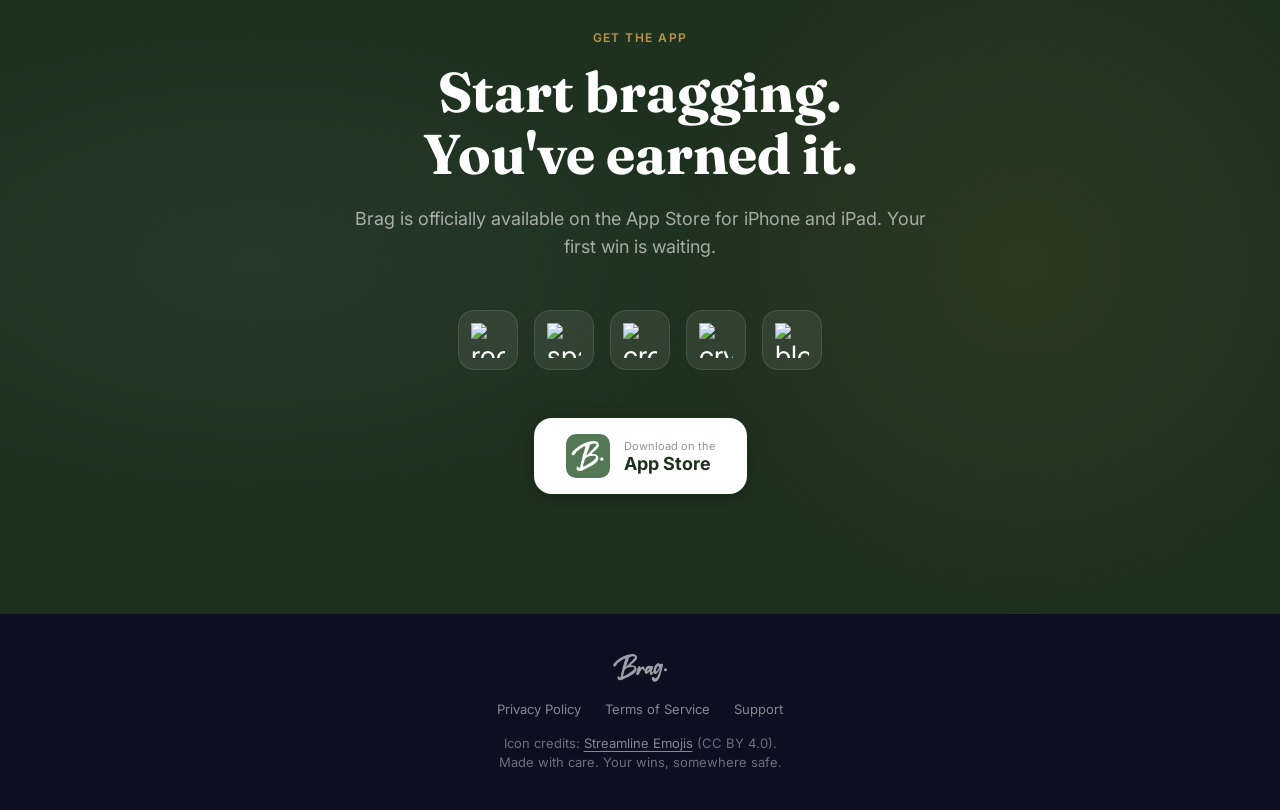
==== commit e8584ff6: "Add social sharing preview" ====
--- a/index.html
+++ b/index.html
@@ -5,6 +5,20 @@
   <meta name="viewport" content="width=device-width, initial-scale=1.0" />
   <title>Brag. Your wins deserve to be remembered</title>
   <meta name="description" content="Brag is a place to keep the things you're proud of. Download Brag on the App Store for iPhone and iPad." />
+  <link rel="canonical" href="https://bragbag.app/" />
+  <meta property="og:type" content="website" />
+  <meta property="og:site_name" content="Brag" />
+  <meta property="og:url" content="https://bragbag.app/" />
+  <meta property="og:title" content="Brag. Your wins deserve to be remembered" />
+  <meta property="og:description" content="A place to keep the things you're proud of." />
+  <meta property="og:image" content="https://bragbag.app/images/social-share.png" />
+  <meta property="og:image:width" content="1200" />
+  <meta property="og:image:height" content="630" />
+  <meta property="og:image:alt" content="Brag. Your wins deserve to be remembered." />
+  <meta name="twitter:card" content="summary_large_image" />
+  <meta name="twitter:title" content="Brag. Your wins deserve to be remembered" />
+  <meta name="twitter:description" content="A place to keep the things you're proud of." />
+  <meta name="twitter:image" content="https://bragbag.app/images/social-share.png" />
   <link rel="icon" type="image/png" href="images/icon.png" />
   <link rel="apple-touch-icon" href="images/icon.png" />
   <link rel="preconnect" href="https://fonts.googleapis.com" />
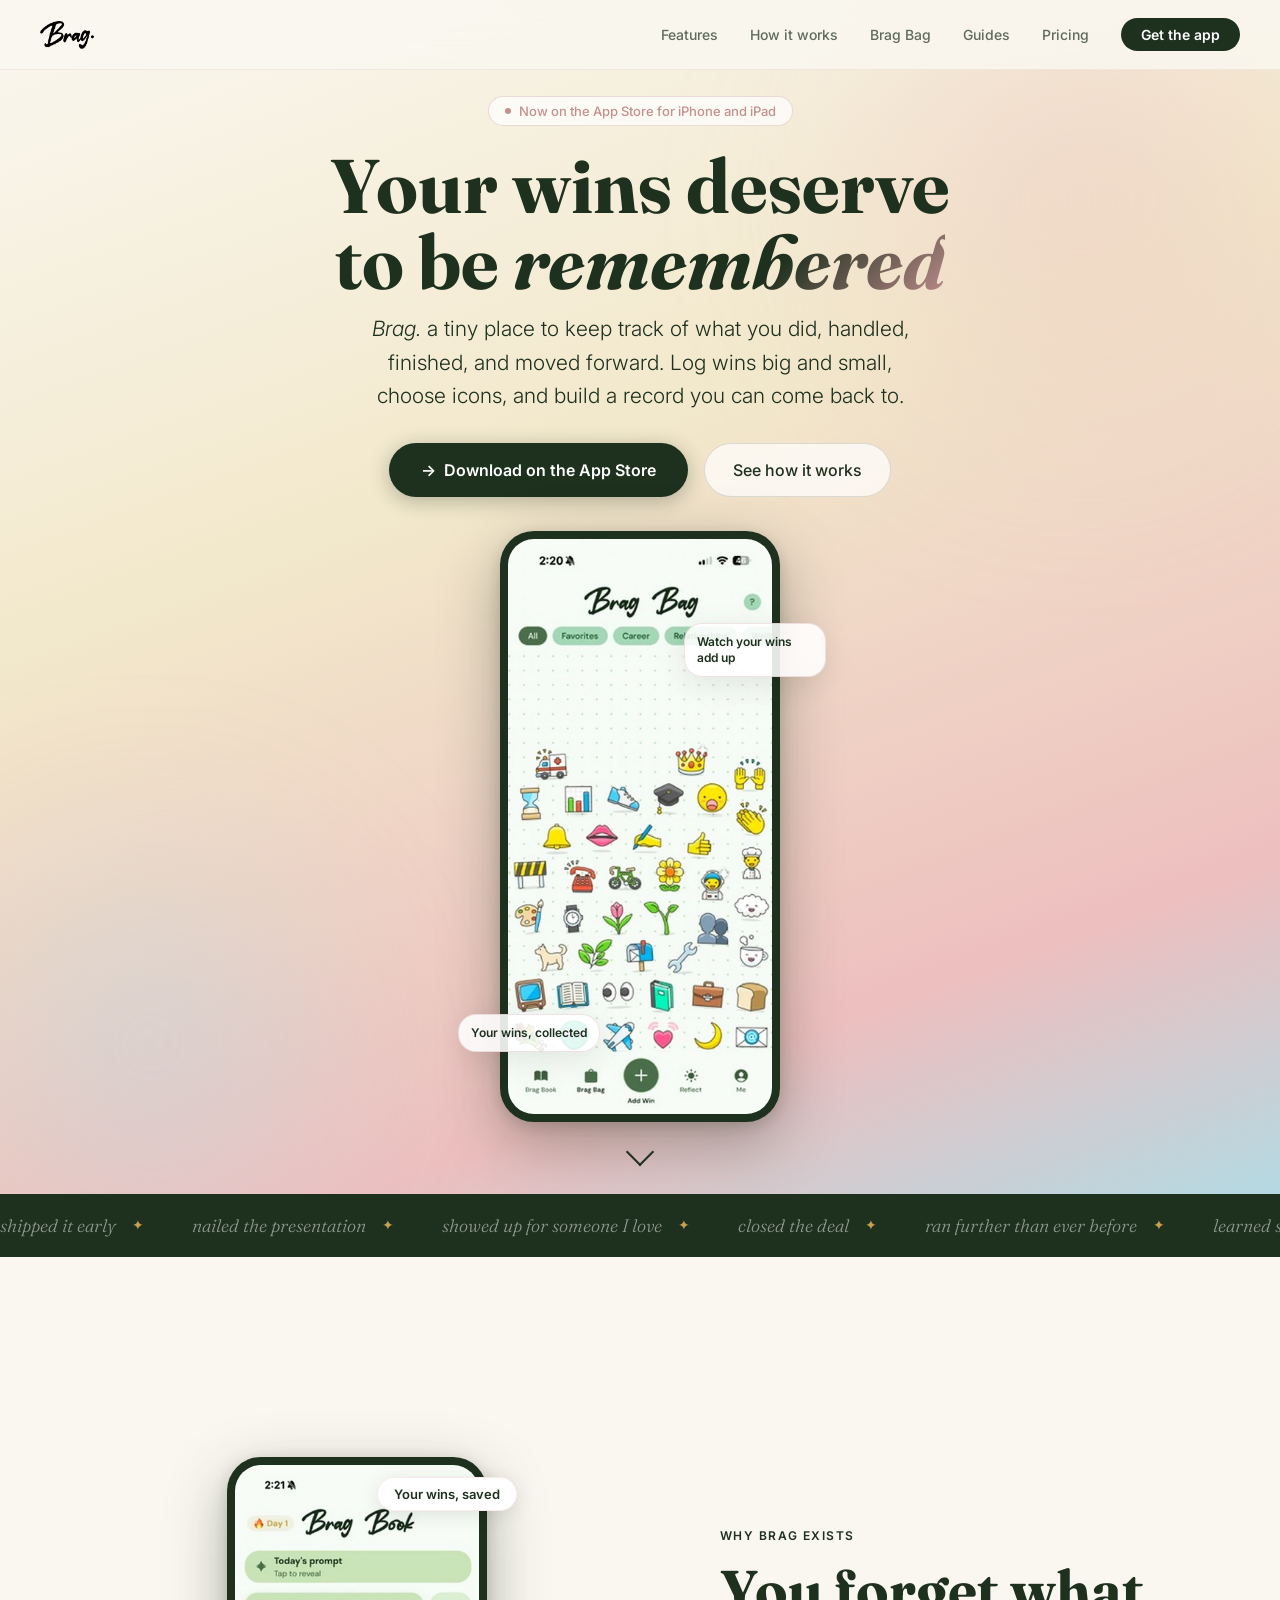
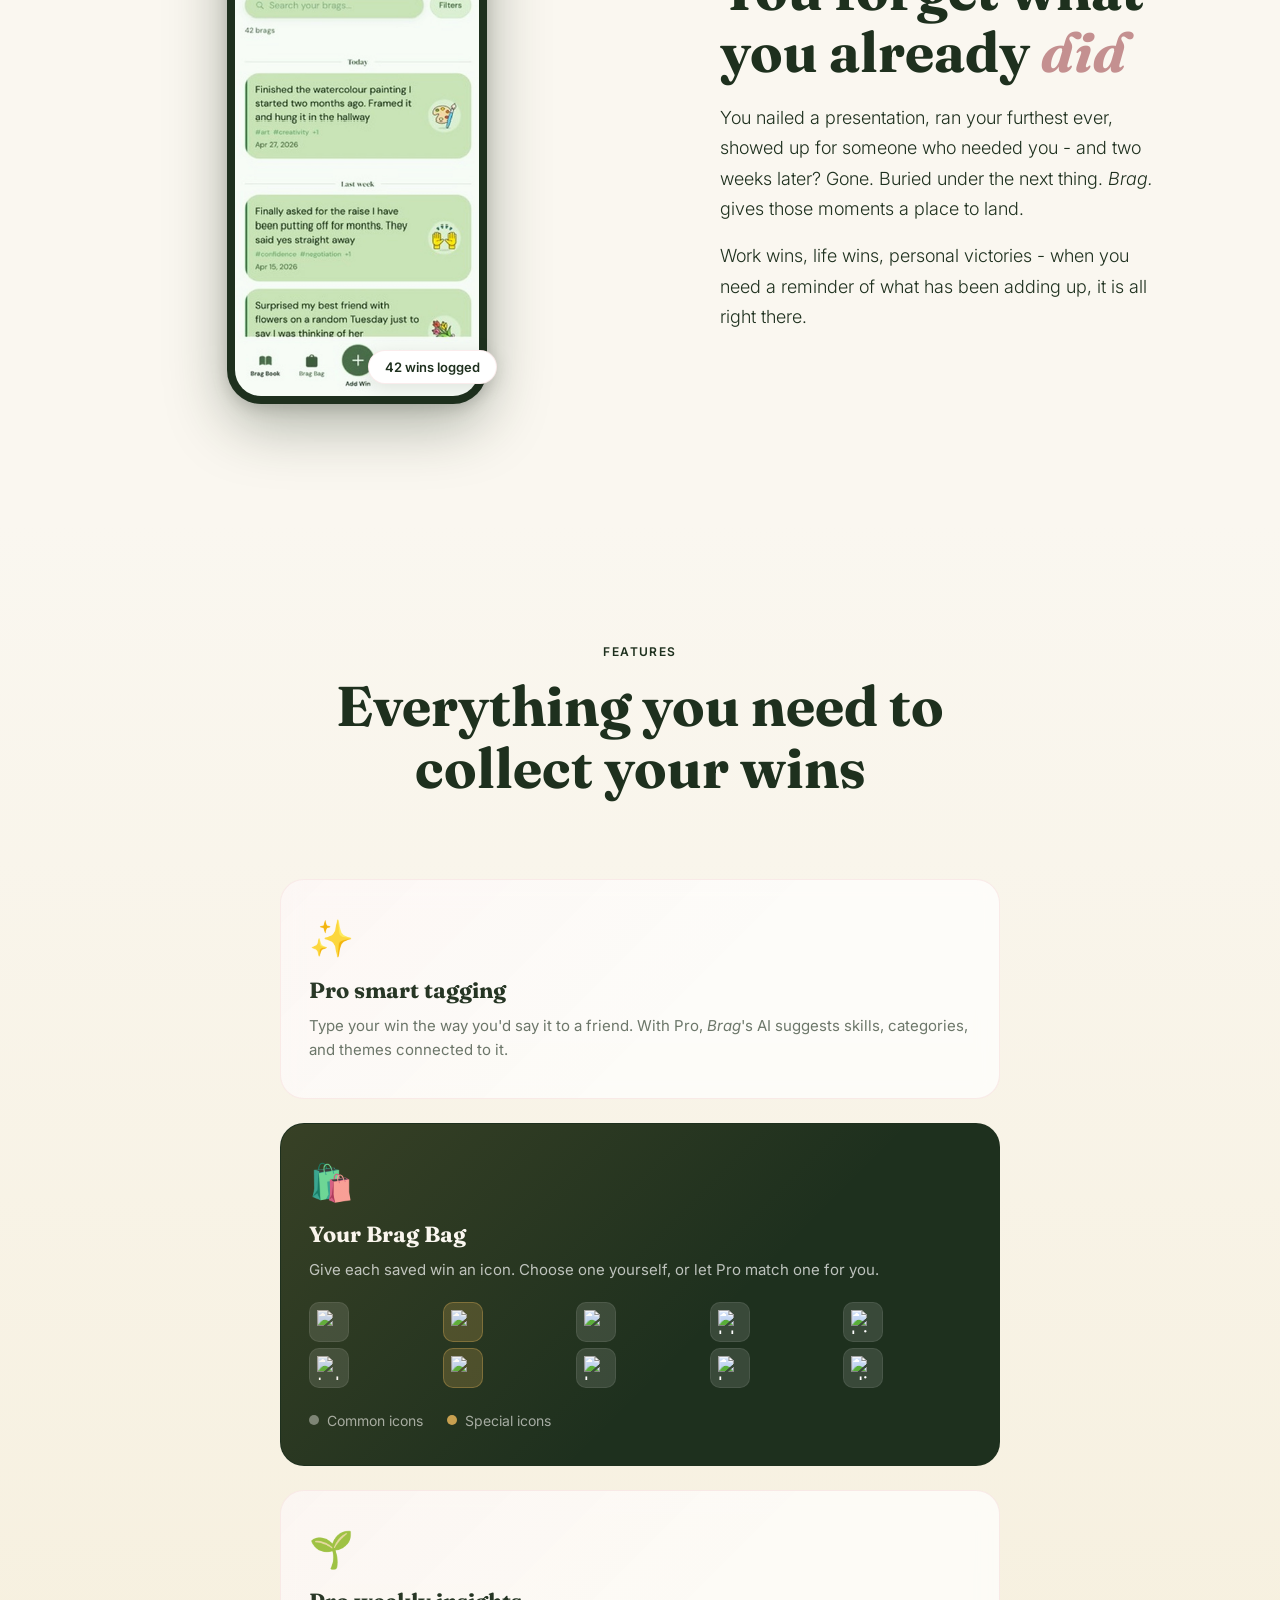
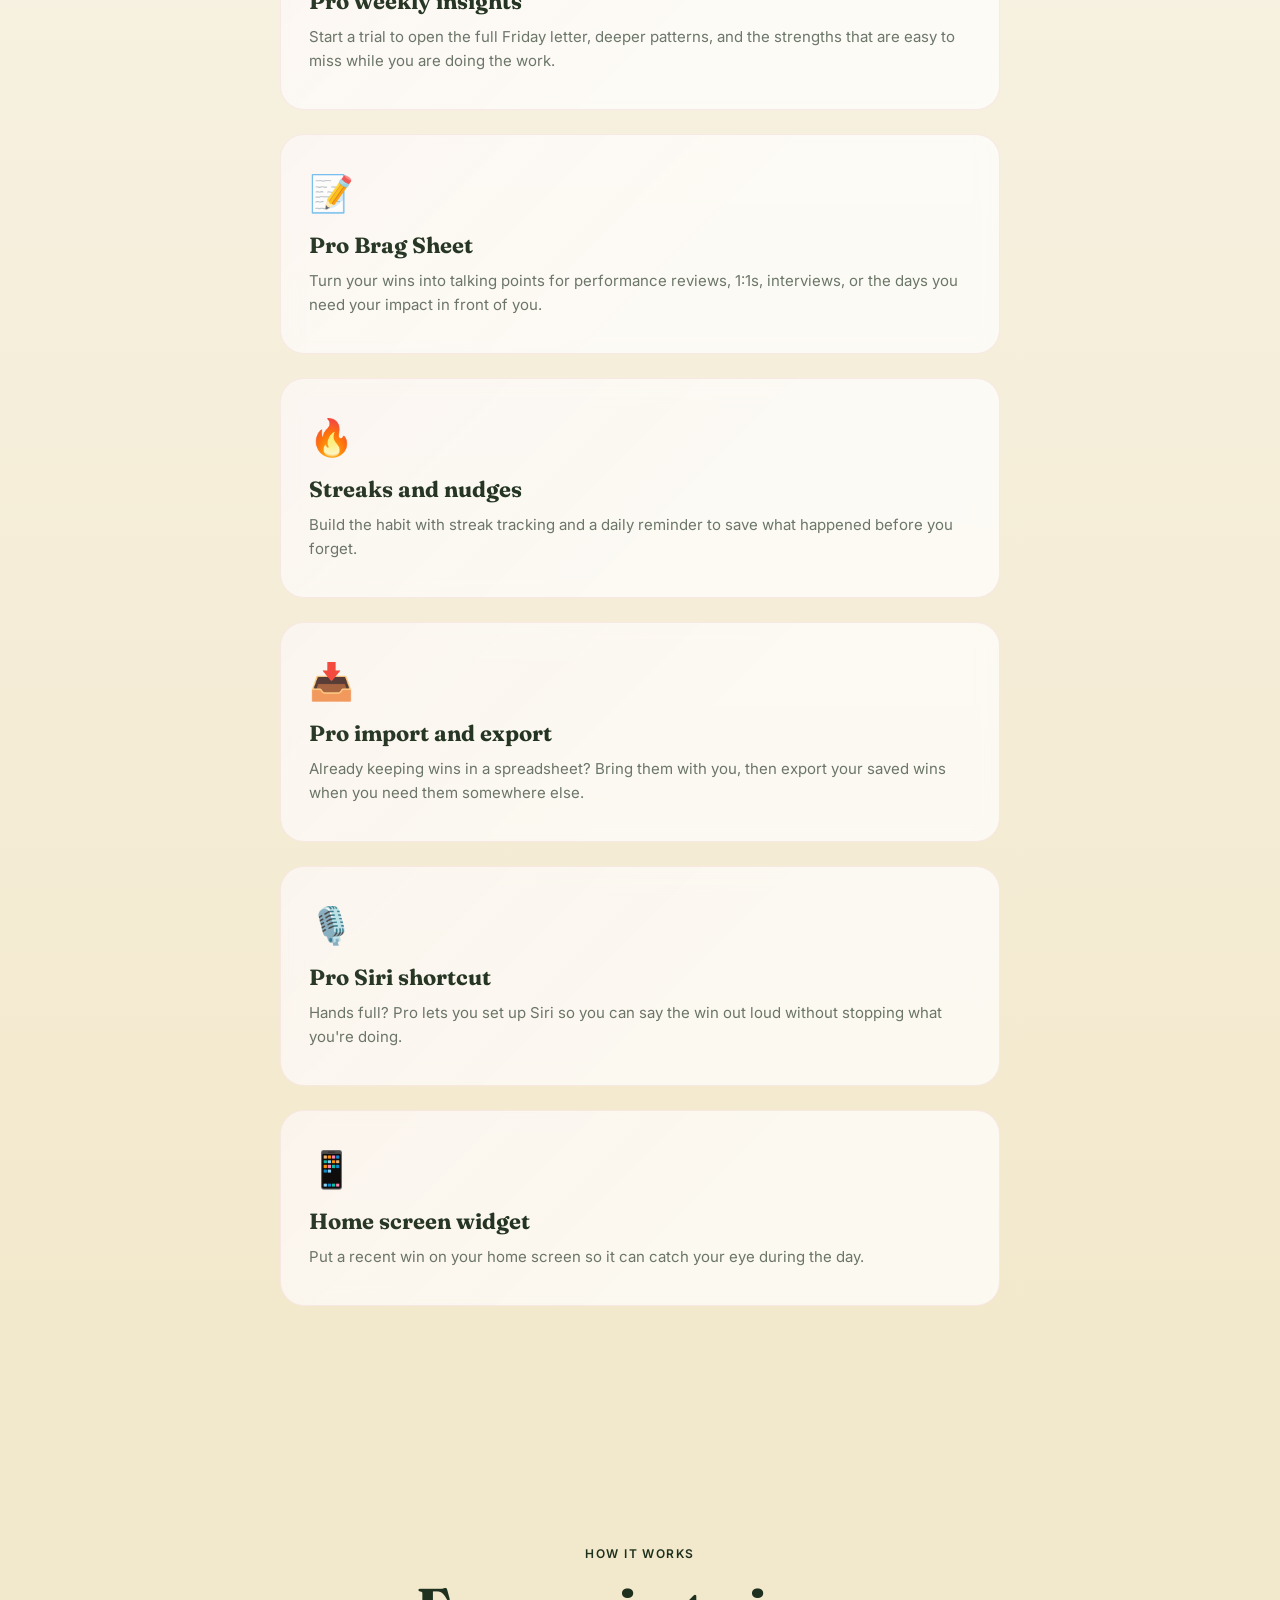
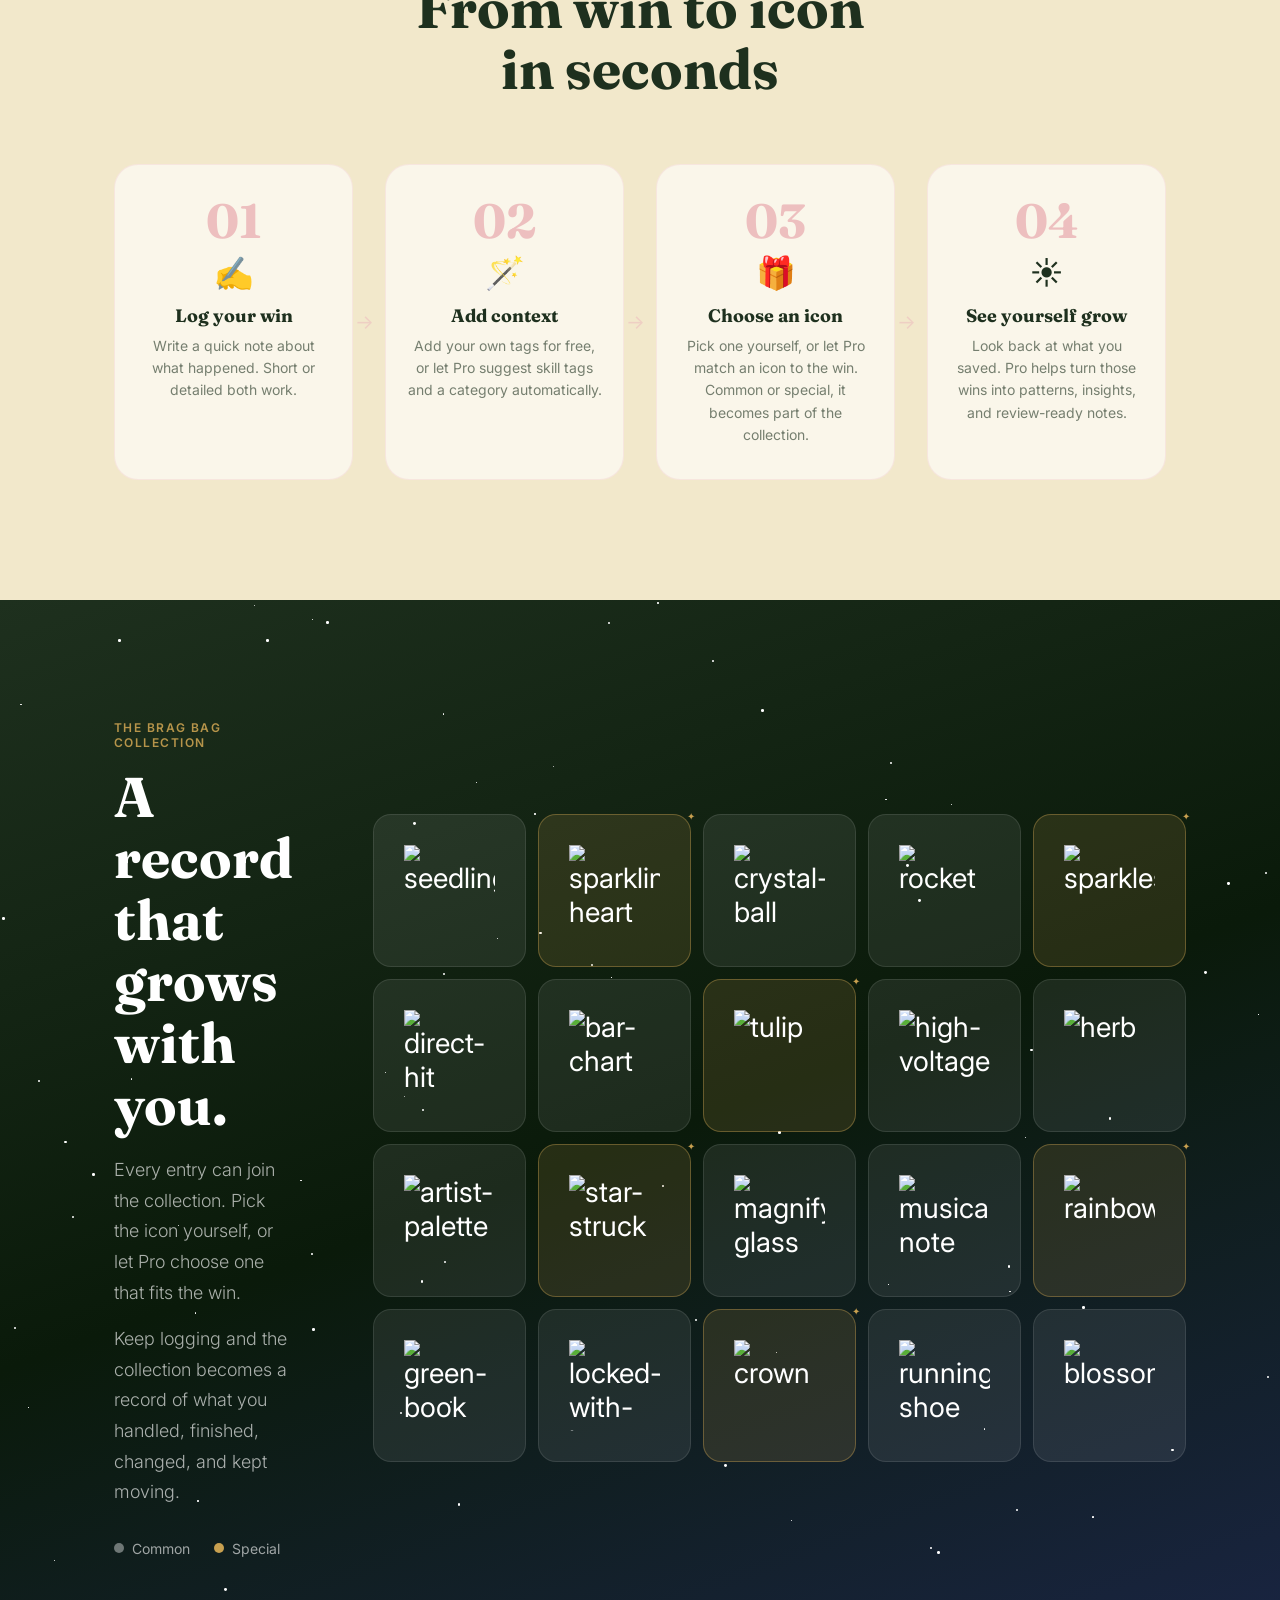
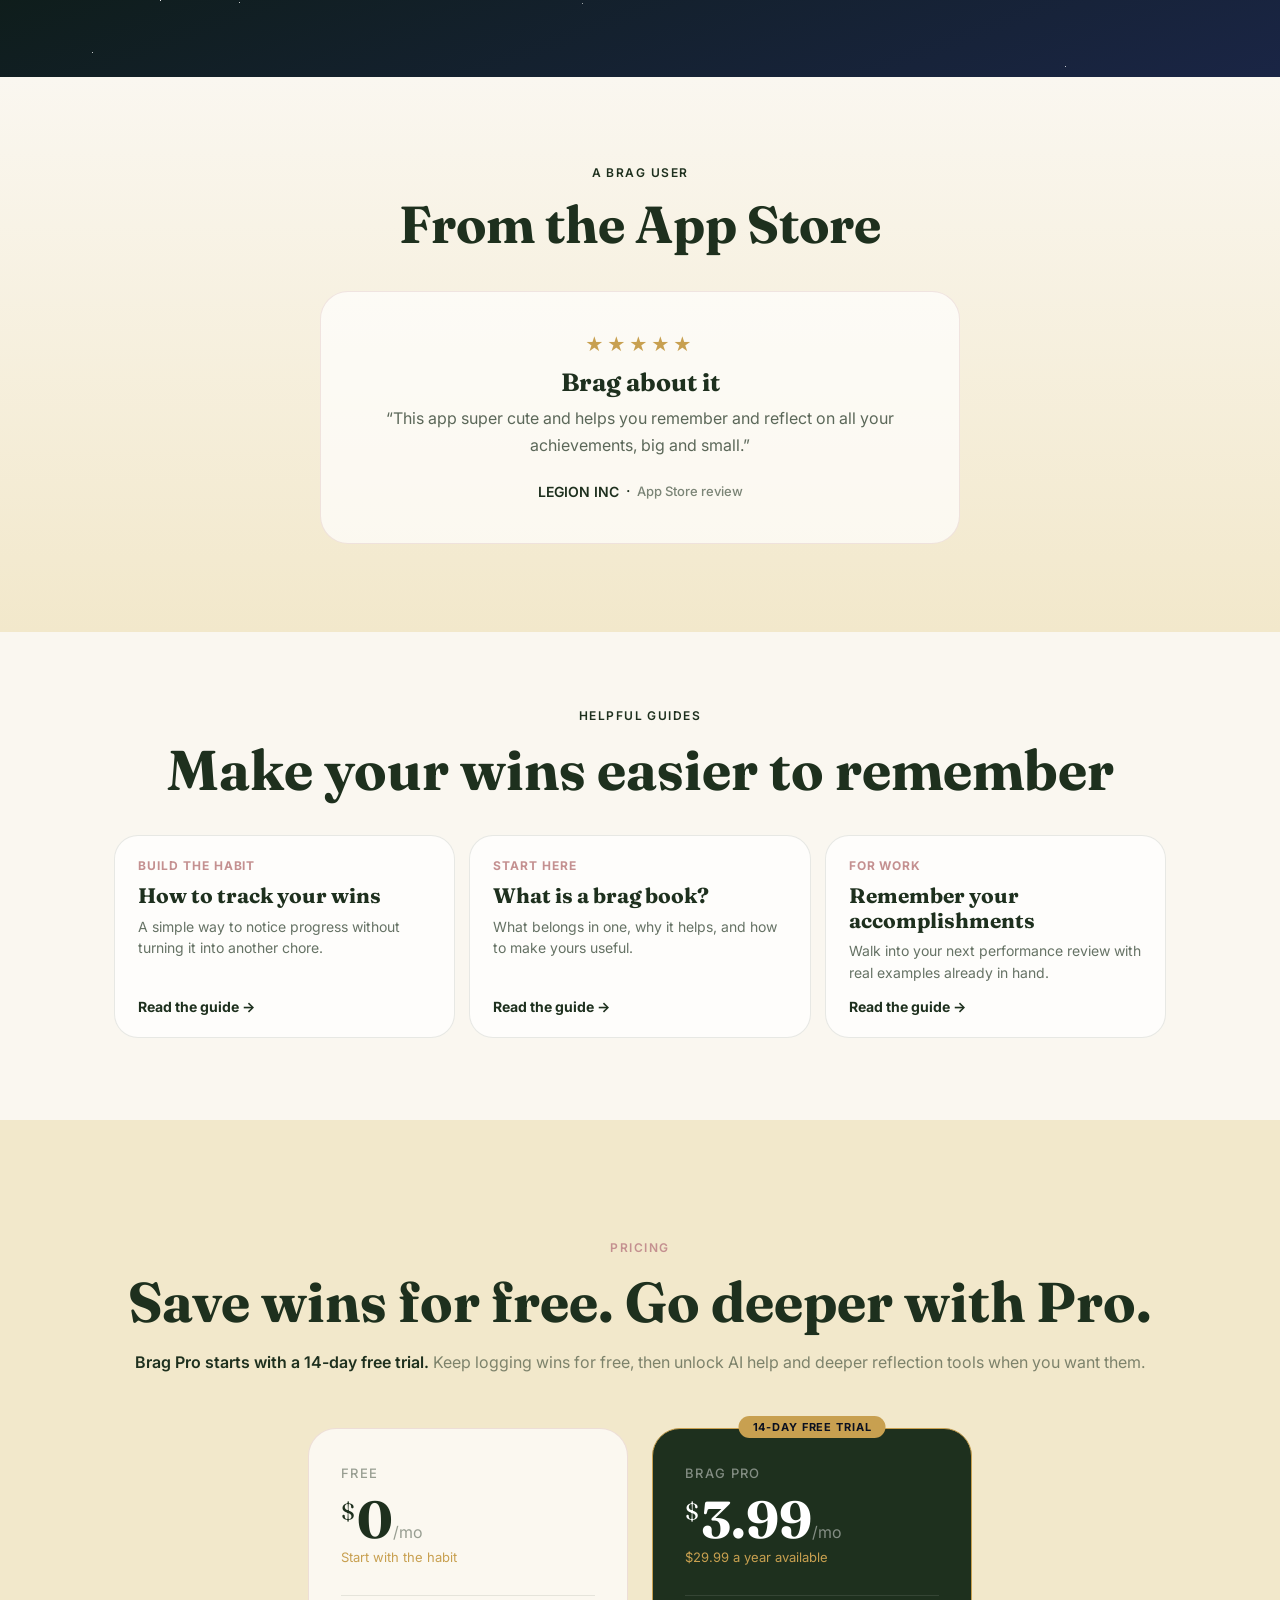
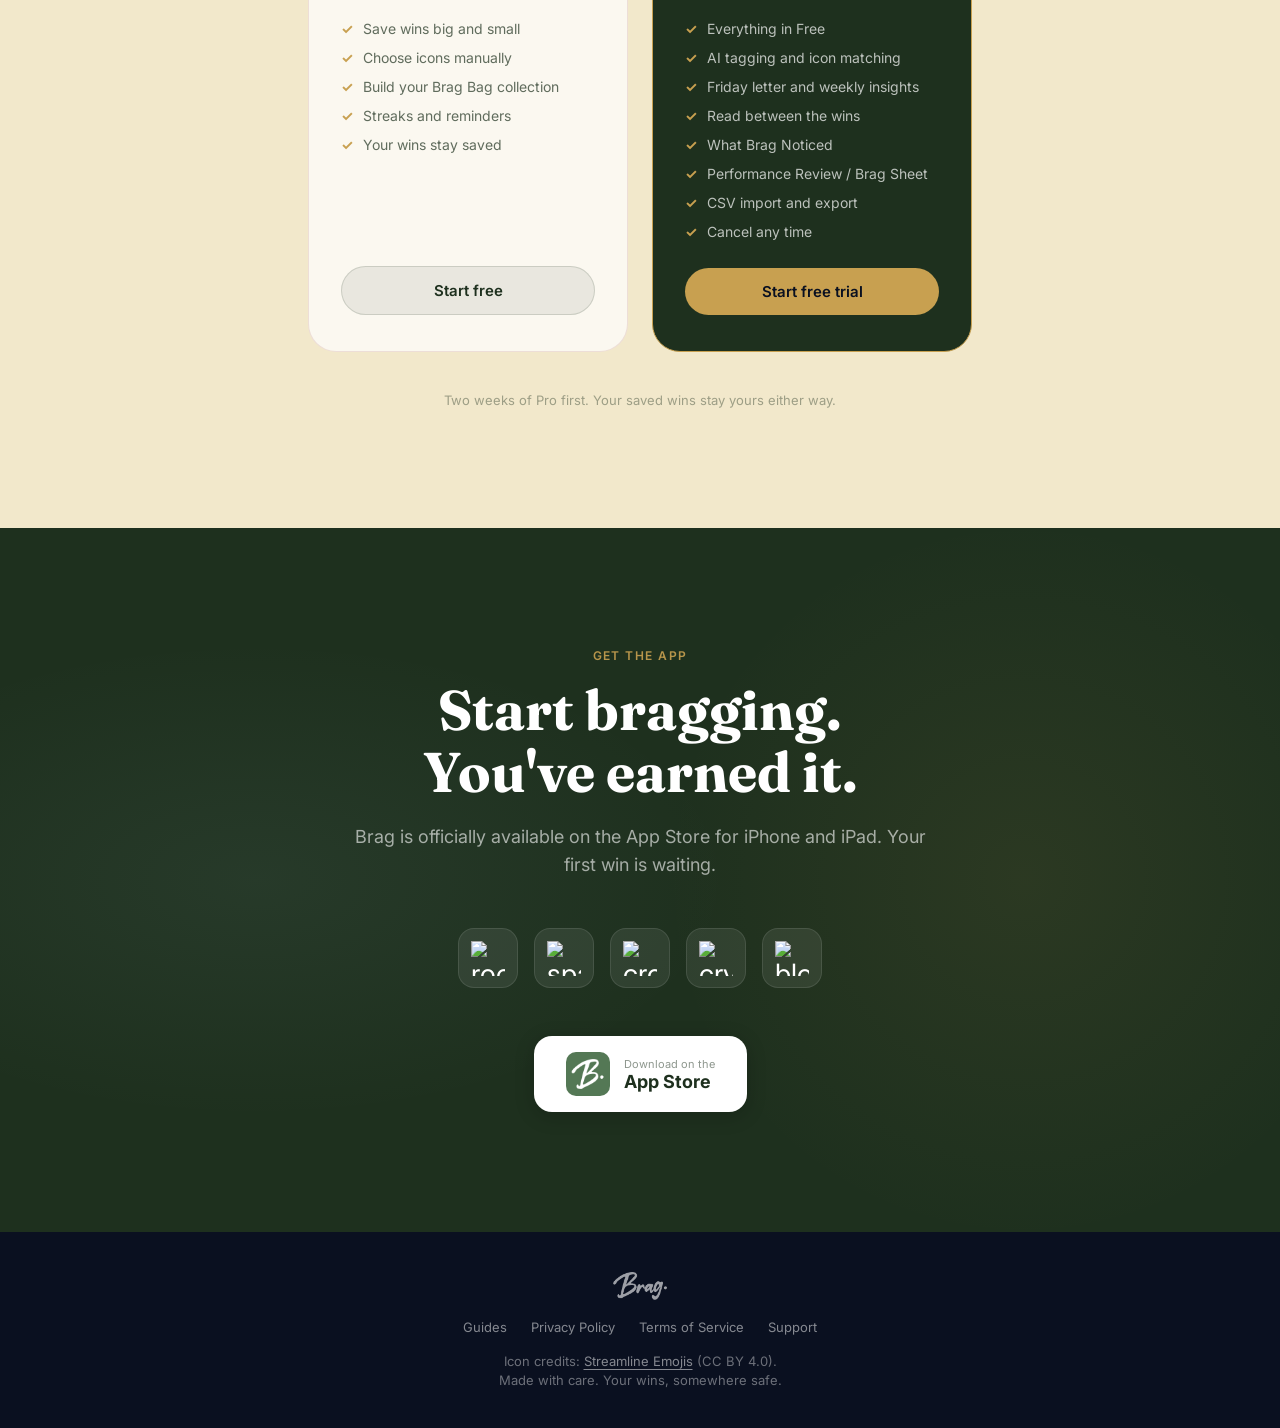
==== commit 25ff43bb: "Improve search visibility and add guides" ====
--- a/index.html
+++ b/index.html
@@ -3,8 +3,8 @@
 <head>
   <meta charset="UTF-8" />
   <meta name="viewport" content="width=device-width, initial-scale=1.0" />
-  <title>Brag. Your wins deserve to be remembered</title>
-  <meta name="description" content="Brag is a place to keep the things you're proud of. Download Brag on the App Store for iPhone and iPad." />
+  <title>BRAG - Track Your Wins and Accomplishments</title>
+  <meta name="description" content="BRAG is a private wins tracker for iPhone and iPad. Save personal and career accomplishments, notice your progress, and prepare for performance reviews." />
   <link rel="canonical" href="https://bragbag.app/" />
   <meta property="og:type" content="website" />
   <meta property="og:site_name" content="Brag" />
@@ -19,6 +19,25 @@
   <meta name="twitter:title" content="Brag. Your wins deserve to be remembered" />
   <meta name="twitter:description" content="A place to keep the things you're proud of." />
   <meta name="twitter:image" content="https://bragbag.app/images/social-share.png" />
+  <script type="application/ld+json">
+  {
+    "@context": "https://schema.org",
+    "@type": "MobileApplication",
+    "name": "BRAG",
+    "url": "https://bragbag.app/",
+    "description": "A private wins tracker for saving personal and career accomplishments, noticing progress, and preparing for performance reviews.",
+    "operatingSystem": "iOS, iPadOS",
+    "applicationCategory": "LifestyleApplication",
+    "image": "https://bragbag.app/images/icon.png",
+    "downloadUrl": "https://apps.apple.com/us/app/brag/id6760629486",
+    "installUrl": "https://apps.apple.com/us/app/brag/id6760629486",
+    "offers": {
+      "@type": "Offer",
+      "price": "0",
+      "priceCurrency": "USD"
+    }
+  }
+  </script>
   <link rel="icon" type="image/png" href="images/icon.png" />
   <link rel="apple-touch-icon" href="images/icon.png" />
   <link rel="preconnect" href="https://fonts.googleapis.com" />
@@ -497,7 +516,8 @@
     }
     .feature-cards {
       display: grid;
-      grid-template-columns: repeat(3, 1fr);
+      grid-template-columns: minmax(0, 720px);
+      justify-content: center;
       gap: 24px;
     }
     .feature-card {
@@ -752,45 +772,46 @@
 
     /* ─── TESTIMONIALS ────────────────────────────────────────────── */
     .testimonials-section {
-      padding: 120px 0;
+      padding: 88px 24px;
       background: linear-gradient(180deg, var(--cream) 0%, #F2E8CB 100%);
     }
+    .testimonials-section .section-title { font-size: clamp(34px, 5vw, 52px); }
     .testimonials-grid {
       display: grid;
-      grid-template-columns: repeat(3, 1fr);
-      gap: 24px;
-      margin-top: 64px;
+      grid-template-columns: minmax(0, 640px);
+      justify-content: center;
+      margin-top: 38px;
     }
     .testimonial {
-      background: white;
-      border-radius: 24px;
-      padding: 32px;
-      border: 1.5px solid rgba(237,191,191,0.3);
+      background: rgba(255,255,255,0.68);
+      border-radius: 28px;
+      padding: clamp(28px, 5vw, 42px);
+      border: 1px solid rgba(196,144,144,0.22);
       position: relative;
-    }
-    .testimonial::before {
-      content: '"';
-      position: absolute;
-      top: 16px; left: 24px;
+      text-align: center;
+    }
+    .testimonial::before { display: none; }
+    .review-title {
+      margin: 12px 0 8px;
       font-family: 'Fraunces', serif;
-      font-size: 64px;
-      color: var(--blush);
-      line-height: 1;
-      opacity: 0.6;
+      font-size: 25px;
+      font-weight: 700;
+      color: var(--forest);
     }
     .testimonial-text {
-      font-size: 15px;
+      max-width: 520px;
+      margin: 0 auto;
+      font-size: 16px;
       line-height: 1.7;
       color: var(--forest);
-      opacity: 0.8;
-      padding-top: 20px;
-      font-style: italic;
+      opacity: 0.72;
     }
     .testimonial-author {
-      margin-top: 20px;
-      display: flex;
-      align-items: center;
-      gap: 12px;
+      margin-top: 22px;
+      display: flex;
+      align-items: center;
+      justify-content: center;
+      gap: 7px;
     }
     .author-avatar {
       width: 40px; height: 40px;
@@ -811,8 +832,54 @@
       color: var(--forest);
       opacity: 0.5;
     }
-    .stars-row { display: flex; gap: 3px; margin-bottom: 4px; }
-    .stars-row span { font-size: 14px; }
+    .stars-row { color: var(--gold); font-size: 18px; letter-spacing: 3px; }
+    .testimonial-source {
+      color: rgba(30,48,30,0.58);
+      font-size: 13px;
+      font-weight: 500;
+      text-decoration: none;
+    }
+    .testimonial-source:hover { color: var(--teal); }
+
+    /* ─── GUIDES ─────────────────────────────────────────────── */
+    .guides-section { padding: 76px 24px 82px; background: var(--cream); }
+    .guides-section .section-title,
+    .guides-section .section-label { text-align: center; }
+    .guides-grid {
+      display: grid;
+      grid-template-columns: repeat(3, minmax(0, 1fr));
+      gap: 14px;
+      margin-top: 34px;
+    }
+    .guide-card {
+      display: flex;
+      flex-direction: column;
+      min-height: 0;
+      padding: 22px 23px;
+      border: 1px solid rgba(30,48,30,0.1);
+      border-radius: 24px;
+      color: var(--forest);
+      background: rgba(255,255,255,0.7);
+      text-decoration: none;
+      transition: transform 0.2s, box-shadow 0.2s;
+    }
+    .guide-card:hover { transform: translateY(-3px); box-shadow: 0 18px 50px rgba(30,48,30,0.1); }
+    .guide-card-kicker {
+      margin-bottom: 10px;
+      color: var(--rose);
+      font-size: 12px;
+      font-weight: 700;
+      letter-spacing: 0.08em;
+      text-transform: uppercase;
+    }
+    .guide-card h3 {
+      margin-bottom: 8px;
+      font-family: 'Fraunces', serif;
+      font-size: 21px;
+      line-height: 1.18;
+    }
+    .guide-card p { color: rgba(30,48,30,0.68); font-size: 14px; line-height: 1.55; }
+    .guide-card-link { margin-top: auto; padding-top: 14px; font-size: 14px; font-weight: 700; }
 
     /* ─── PRICING ─────────────────────────────────────────────────── */
     .pricing-section {
@@ -1120,7 +1187,7 @@
       .feature-card.tall { grid-row: span 1; }
       .steps { grid-template-columns: 1fr 1fr; }
       .step::after { display: none; }
-      .testimonials-grid { grid-template-columns: 1fr; }
+      .testimonials-grid, .guides-grid { grid-template-columns: 1fr; }
       .hero-product { width: min(240px, 78vw); }
       .hero-note { left: -20px; bottom: 52px; transform: scale(0.9); }
       .hero-note.right { right: -22px; top: 78px; }
@@ -1146,6 +1213,7 @@
     <a href="#features">Features</a>
     <a href="#how">How it works</a>
     <a href="#collection">Brag Bag</a>
+    <a href="#guides">Guides</a>
     <a href="#pricing">Pricing</a>
     <a href="https://apps.apple.com/us/app/brag/id6760629486" class="nav-cta" target="_blank" rel="noopener noreferrer">Get the app</a>
   </div>
@@ -1410,50 +1478,21 @@
 
 
 <!-- ─── TESTIMONIALS ─────────────────────────────────────────────── -->
-<section class="testimonials-section" id="reviews" hidden>
+<section class="testimonials-section" id="reviews">
   <div class="section-inner">
     <div style="text-align:center;">
-      <p class="section-label reveal">People love it</p>
-      <h2 class="section-title reveal reveal-delay-1">What people are bragging about</h2>
+      <p class="section-label reveal">A BRAG user</p>
+      <h2 class="section-title reveal reveal-delay-1">From the App Store</h2>
     </div>
     <div class="testimonials-grid">
       <div class="testimonial reveal">
-        <div class="stars-row">
-          <span>⭐</span><span>⭐</span><span>⭐</span><span>⭐</span><span>⭐</span>
-        </div>
-        <p class="testimonial-text">I used to completely blank at performance review time. Now I pull up <em>Brag.</em> and I have six months of wins, all tagged and ready. It's changed how I think about my own career.</p>
+        <div class="stars-row" aria-label="5 out of 5 stars">★★★★★</div>
+        <h3 class="review-title">Brag about it</h3>
+        <p class="testimonial-text">“This app super cute and helps you remember and reflect on all your achievements, big and small.”</p>
         <div class="testimonial-author">
-          <div class="author-avatar" style="background: #F2E8CB;">👩‍💻</div>
-          <div>
-            <div class="author-name">Sarah K.</div>
-            <div class="author-role">Senior Product Designer</div>
-          </div>
-        </div>
-      </div>
-      <div class="testimonial reveal reveal-delay-1">
-        <div class="stars-row">
-          <span>⭐</span><span>⭐</span><span>⭐</span><span>⭐</span><span>⭐</span>
-        </div>
-        <p class="testimonial-text">I use this for everything - runs I'm proud of, moments I showed up as a parent, times I finally did the thing I'd been putting off. The icons make it feel like I'm actually living intentionally.</p>
-        <div class="testimonial-author">
-          <div class="author-avatar" style="background: #B4D9E2;">🧑‍🎤</div>
-          <div>
-            <div class="author-name">Marcus T.</div>
-            <div class="author-role">Dad, marathon runner</div>
-          </div>
-        </div>
-      </div>
-      <div class="testimonial reveal reveal-delay-2">
-        <div class="stars-row">
-          <span>⭐</span><span>⭐</span><span>⭐</span><span>⭐</span><span>⭐</span>
-        </div>
-        <p class="testimonial-text">I'm a nurse and I started logging small wins at work and at home - a patient interaction I'm proud of, a hard conversation I had, a habit I kept. It's quietly become the most meaningful app on my phone.</p>
-        <div class="testimonial-author">
-          <div class="author-avatar" style="background: #EDBFBF;">👩‍⚕️</div>
-          <div>
-            <div class="author-name">Priya M.</div>
-            <div class="author-role">Nurse</div>
-          </div>
+          <span class="author-name">LEGION INC</span>
+          <span aria-hidden="true">·</span>
+          <a class="testimonial-source" href="https://apps.apple.com/us/app/brag/id6760629486" target="_blank" rel="noopener noreferrer">App Store review</a>
         </div>
       </div>
     </div>
@@ -1461,6 +1500,33 @@
 </section>
 
 <!-- ─── PRICING ──────────────────────────────────────────────────── -->
+<section class="guides-section" id="guides">
+  <div class="section-inner">
+    <p class="section-label reveal">Helpful guides</p>
+    <h2 class="section-title reveal reveal-delay-1">Make your wins easier to remember</h2>
+    <div class="guides-grid">
+      <a class="guide-card reveal" href="track-your-wins/">
+        <span class="guide-card-kicker">Build the habit</span>
+        <h3>How to track your wins</h3>
+        <p>A simple way to notice progress without turning it into another chore.</p>
+        <span class="guide-card-link">Read the guide →</span>
+      </a>
+      <a class="guide-card reveal reveal-delay-1" href="brag-book/">
+        <span class="guide-card-kicker">Start here</span>
+        <h3>What is a brag book?</h3>
+        <p>What belongs in one, why it helps, and how to make yours useful.</p>
+        <span class="guide-card-link">Read the guide →</span>
+      </a>
+      <a class="guide-card reveal reveal-delay-2" href="performance-review-accomplishments/">
+        <span class="guide-card-kicker">For work</span>
+        <h3>Remember your accomplishments</h3>
+        <p>Walk into your next performance review with real examples already in hand.</p>
+        <span class="guide-card-link">Read the guide →</span>
+      </a>
+    </div>
+  </div>
+</section>
+
 <section class="pricing-section" id="pricing">
   <div class="section-inner">
     <p class="section-label reveal">Pricing</p>
@@ -1539,6 +1605,7 @@
 <footer>
   <div class="footer-logo"><img src="images/sharelogo.png" alt="Brag" /></div>
   <div class="footer-links">
+    <a href="#guides">Guides</a>
     <a href="privacy/">Privacy Policy</a>
     <a href="terms/">Terms of Service</a>
     <a href="support/">Support</a>
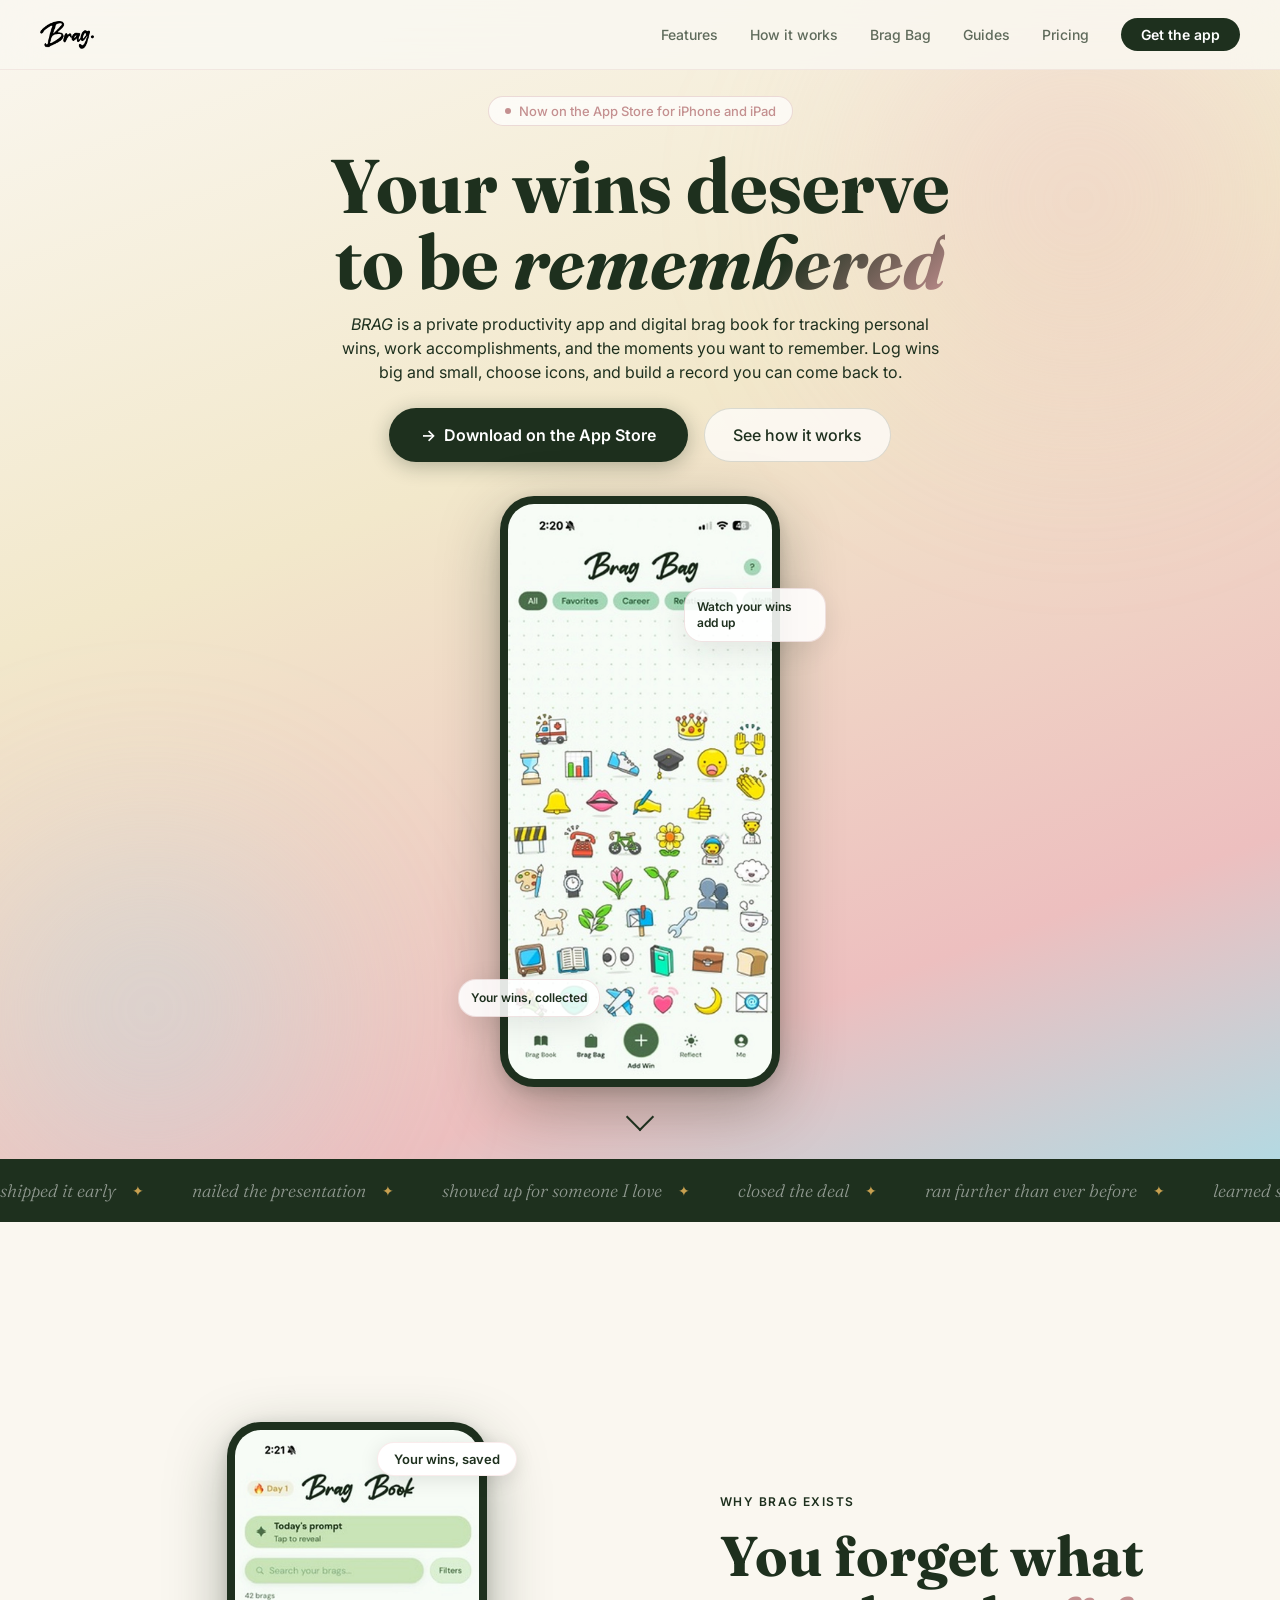
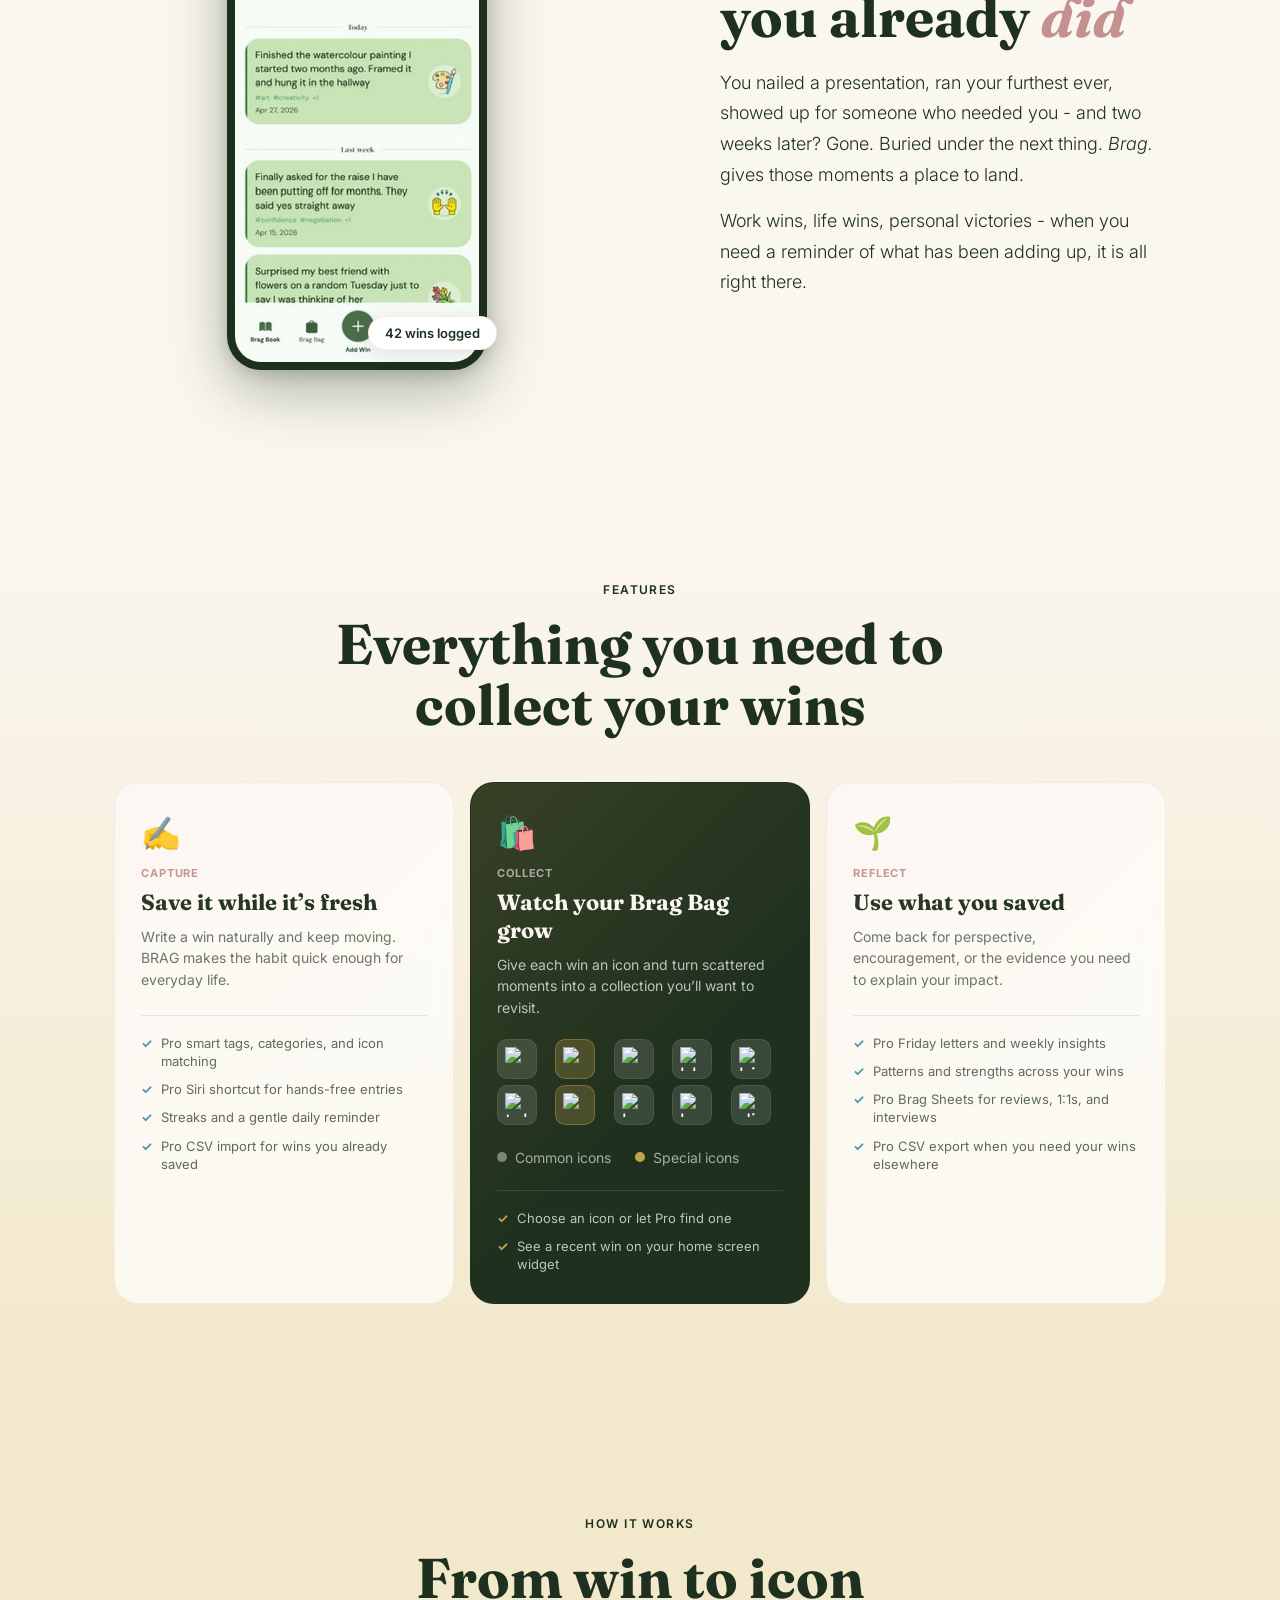
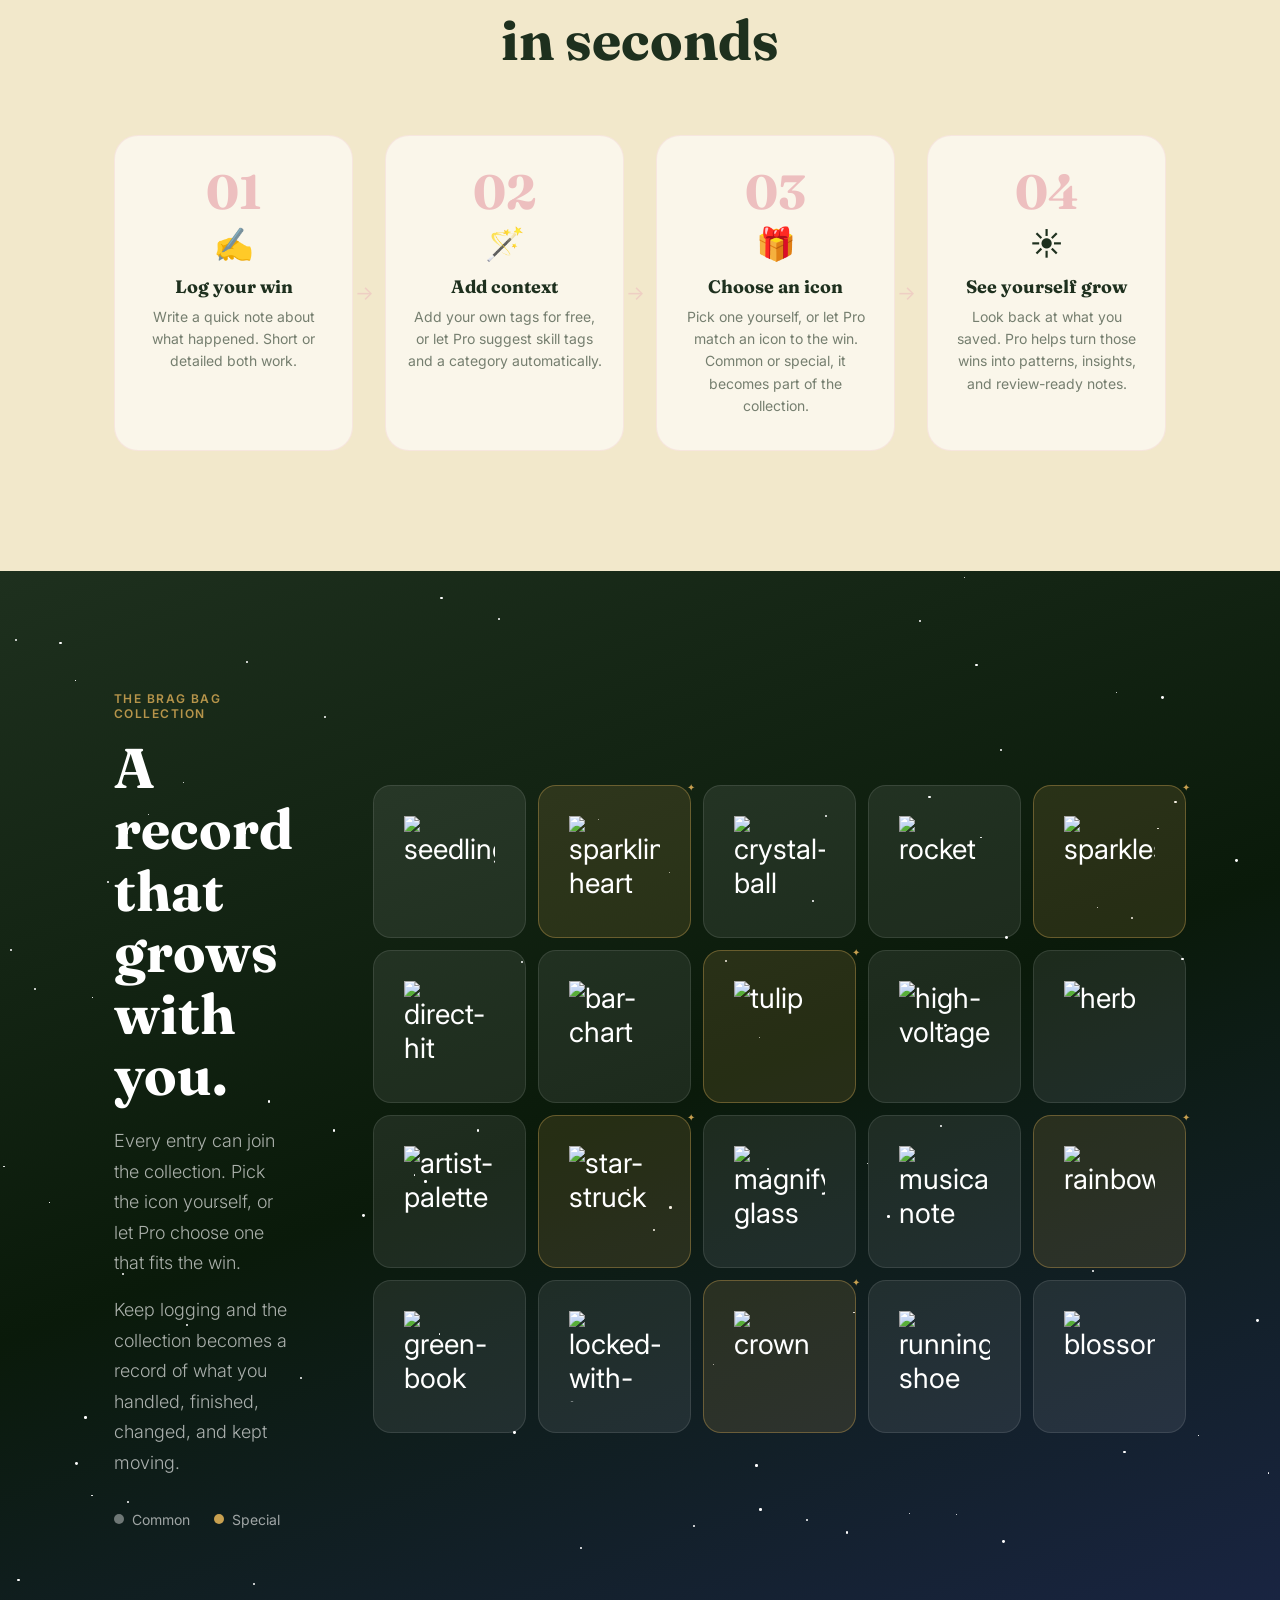
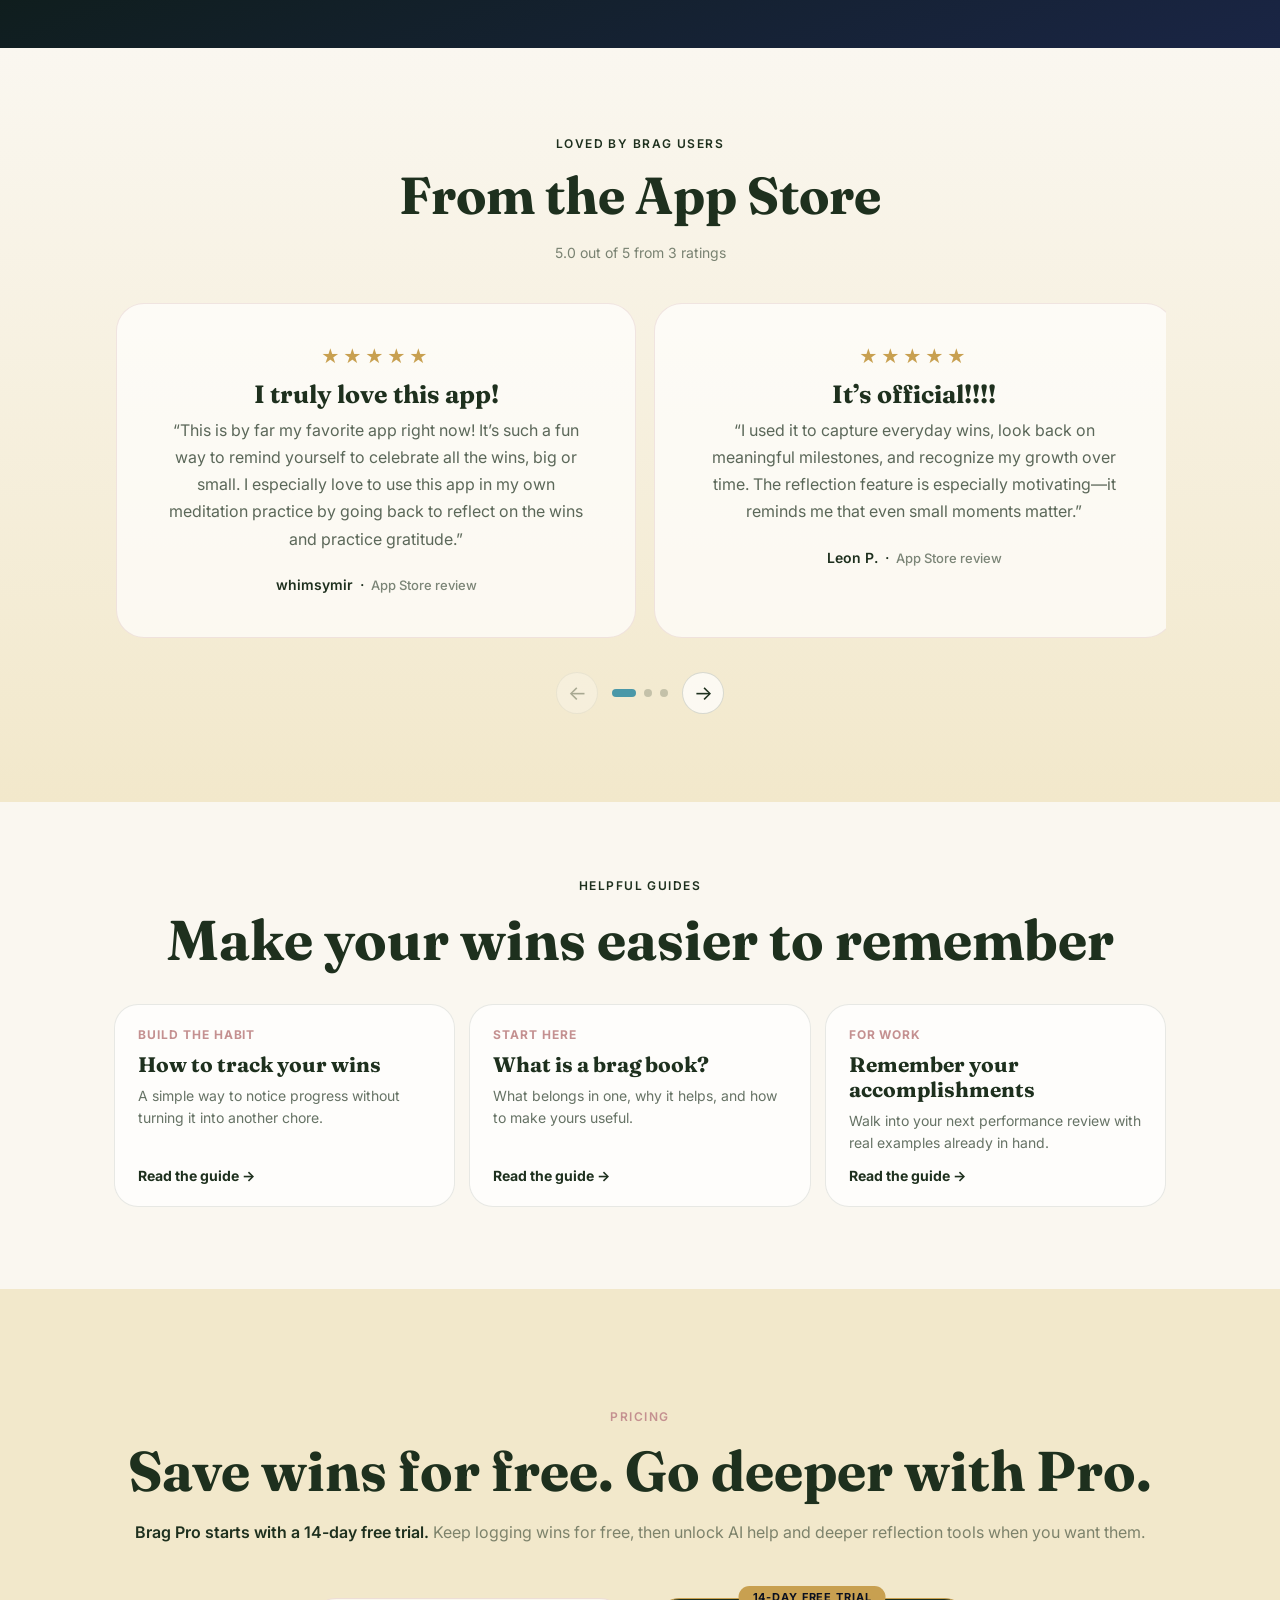
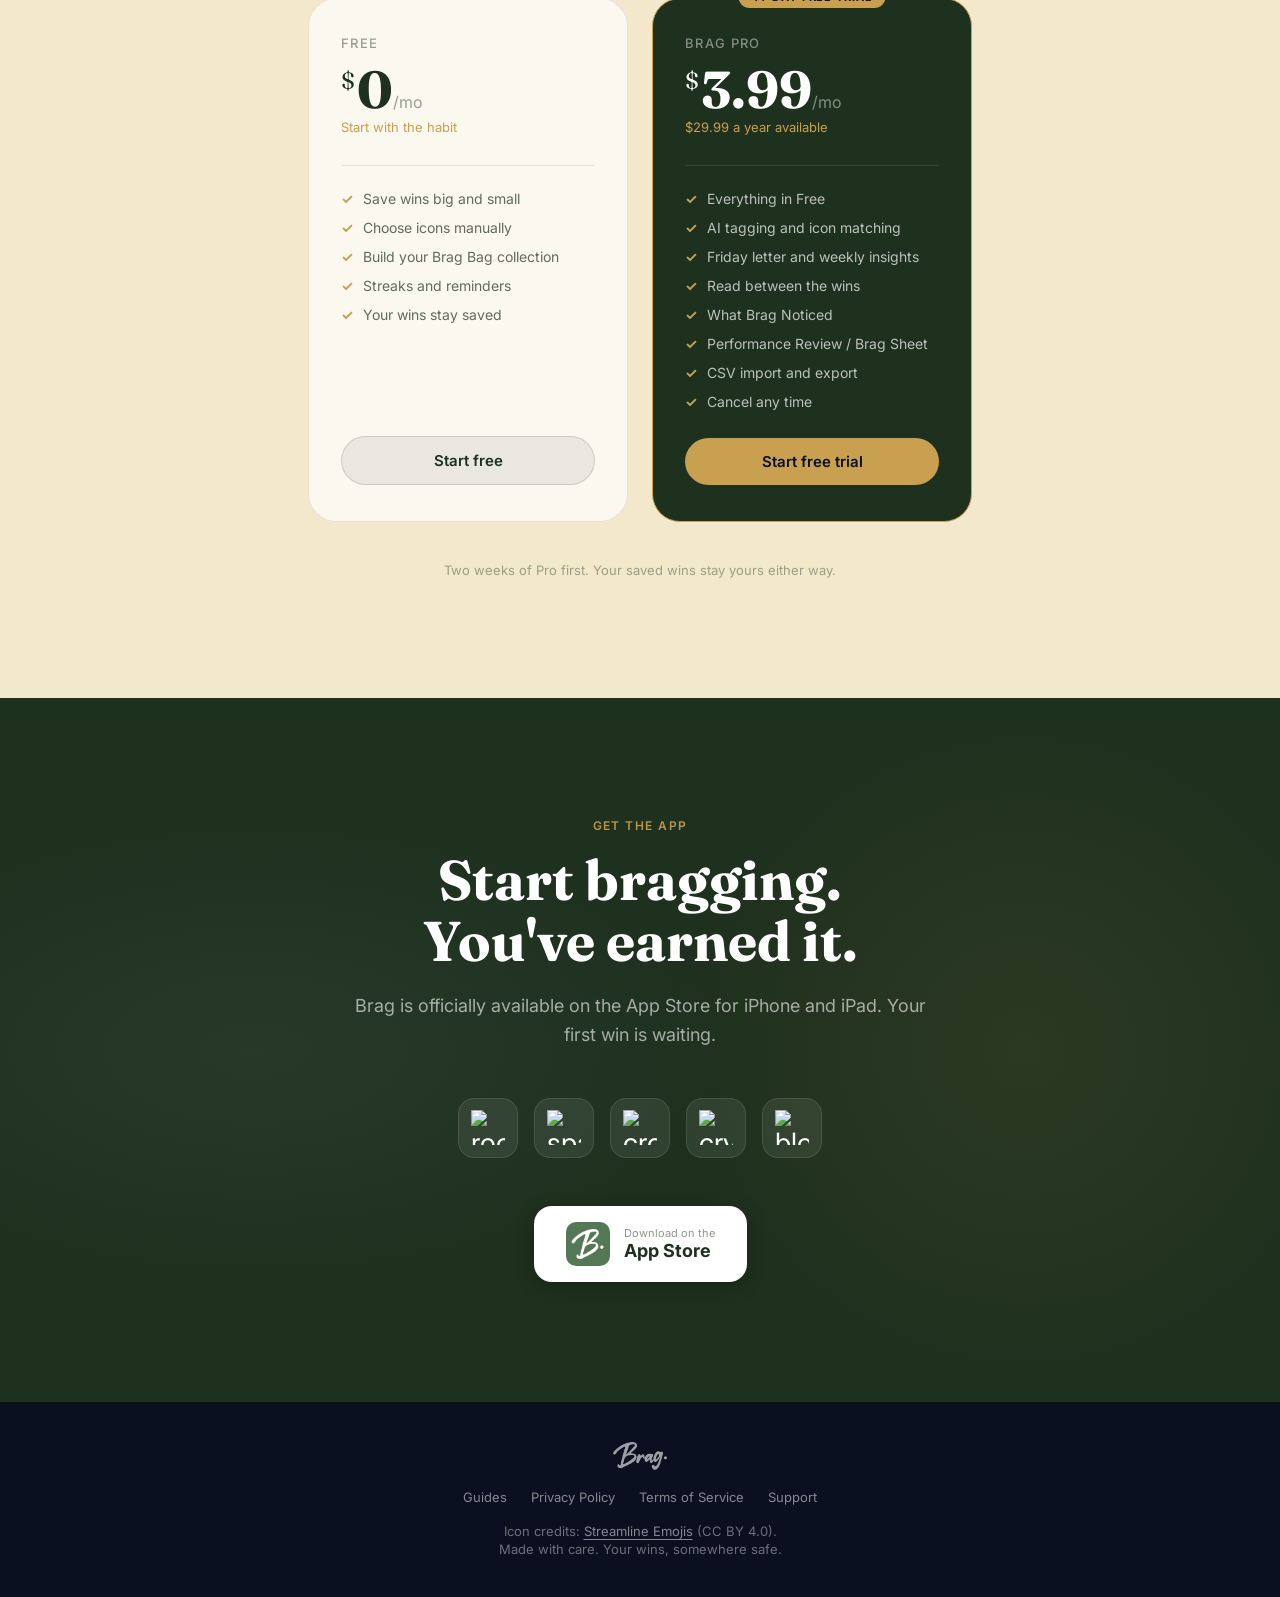
==== commit 936fdafb: "Improve reviews, features, and search visibility" ====
--- a/index.html
+++ b/index.html
@@ -10,32 +10,74 @@
   <meta property="og:site_name" content="Brag" />
   <meta property="og:url" content="https://bragbag.app/" />
   <meta property="og:title" content="Brag. Your wins deserve to be remembered" />
-  <meta property="og:description" content="A place to keep the things you're proud of." />
+  <meta property="og:description" content="A private productivity app and digital brag book for tracking personal wins, work accomplishments, and performance-review evidence." />
   <meta property="og:image" content="https://bragbag.app/images/social-share.png" />
   <meta property="og:image:width" content="1200" />
   <meta property="og:image:height" content="630" />
   <meta property="og:image:alt" content="Brag. Your wins deserve to be remembered." />
   <meta name="twitter:card" content="summary_large_image" />
   <meta name="twitter:title" content="Brag. Your wins deserve to be remembered" />
-  <meta name="twitter:description" content="A place to keep the things you're proud of." />
+  <meta name="twitter:description" content="A private productivity app and digital brag book for tracking personal wins, work accomplishments, and performance-review evidence." />
   <meta name="twitter:image" content="https://bragbag.app/images/social-share.png" />
   <script type="application/ld+json">
   {
     "@context": "https://schema.org",
-    "@type": "MobileApplication",
-    "name": "BRAG",
-    "url": "https://bragbag.app/",
-    "description": "A private wins tracker for saving personal and career accomplishments, noticing progress, and preparing for performance reviews.",
-    "operatingSystem": "iOS, iPadOS",
-    "applicationCategory": "LifestyleApplication",
-    "image": "https://bragbag.app/images/icon.png",
-    "downloadUrl": "https://apps.apple.com/us/app/brag/id6760629486",
-    "installUrl": "https://apps.apple.com/us/app/brag/id6760629486",
-    "offers": {
-      "@type": "Offer",
-      "price": "0",
-      "priceCurrency": "USD"
-    }
+    "@graph": [
+      {
+        "@type": "WebSite",
+        "@id": "https://bragbag.app/#website",
+        "url": "https://bragbag.app/",
+        "name": "BRAG",
+        "description": "A private productivity app and digital brag book for tracking personal wins and work accomplishments."
+      },
+      {
+        "@type": "Organization",
+        "@id": "https://bragbag.app/#organization",
+        "name": "BRAG",
+        "url": "https://bragbag.app/",
+        "logo": "https://bragbag.app/images/icon.png",
+        "sameAs": ["https://apps.apple.com/us/app/brag/id6760629486"]
+      },
+      {
+        "@type": "MobileApplication",
+        "@id": "https://bragbag.app/#app",
+        "name": "BRAG",
+        "alternateName": "Brag.",
+        "url": "https://bragbag.app/",
+        "description": "A private wins tracker for saving personal and career accomplishments, noticing progress, and preparing for performance reviews.",
+        "operatingSystem": "iOS 16.4 or later, iPadOS 16.4 or later",
+        "applicationCategory": "LifestyleApplication",
+        "image": "https://bragbag.app/images/icon.png",
+        "screenshot": [
+          "https://bragbag.app/images/brag-bag-screen.jpeg",
+          "https://bragbag.app/images/brag-book-screen.jpeg"
+        ],
+        "featureList": [
+          "Track personal and career wins",
+          "Build a digital brag book",
+          "Reflect on patterns and progress",
+          "Prepare an editable performance-review brag sheet"
+        ],
+        "identifier": "id6760629486",
+        "downloadUrl": "https://apps.apple.com/us/app/brag/id6760629486",
+        "installUrl": "https://apps.apple.com/us/app/brag/id6760629486",
+        "sameAs": "https://apps.apple.com/us/app/brag/id6760629486",
+        "publisher": { "@id": "https://bragbag.app/#organization" },
+        "aggregateRating": {
+          "@type": "AggregateRating",
+          "ratingValue": "5.0",
+          "bestRating": "5",
+          "ratingCount": "3"
+        },
+        "offers": {
+          "@type": "Offer",
+          "price": "0",
+          "priceCurrency": "USD",
+          "availability": "https://schema.org/InStock",
+          "url": "https://apps.apple.com/us/app/brag/id6760629486"
+        }
+      }
+    ]
   }
   </script>
   <link rel="icon" type="image/png" href="images/icon.png" />
@@ -246,13 +288,13 @@
     }
 
     .hero-subtitle {
-      font-size: clamp(17px, 2vw, 21px);
-      font-weight: 300;
-      color: var(--forest);
-      opacity: 0.7;
-      max-width: 560px;
-      line-height: 1.6;
-      margin-bottom: 30px;
+      font-size: clamp(14px, 1.45vw, 16px);
+      font-weight: 400;
+      color: var(--forest);
+      opacity: 0.66;
+      max-width: 600px;
+      line-height: 1.5;
+      margin-bottom: 24px;
       animation: fadeUp 0.8s ease 0.2s both;
     }
 
@@ -507,24 +549,26 @@
 
     /* ─── FEATURES ─────────────────────────────────────────────────── */
     .features-section {
-      padding: 120px 0;
+      padding: 92px 0;
       background: linear-gradient(180deg, var(--cream) 0%, var(--warm) 100%);
     }
     .features-title-row {
       text-align: center;
-      margin-bottom: 80px;
+      margin-bottom: 46px;
     }
     .feature-cards {
       display: grid;
-      grid-template-columns: minmax(0, 720px);
-      justify-content: center;
-      gap: 24px;
+      grid-template-columns: repeat(3, minmax(0, 1fr));
+      gap: 16px;
+      align-items: stretch;
     }
     .feature-card {
+      display: flex;
+      flex-direction: column;
       background: rgba(255,255,255,0.7);
       backdrop-filter: blur(10px);
       border-radius: 24px;
-      padding: 36px 28px;
+      padding: 30px 26px;
       border: 1.5px solid rgba(237,191,191,0.3);
       transition: transform 0.3s ease, box-shadow 0.3s ease;
       position: relative;
@@ -541,8 +585,15 @@
       transform: translateY(-6px);
       box-shadow: 0 20px 60px rgba(0,0,0,0.08);
     }
-    .feature-card.tall { grid-row: span 2; }
-    .feature-emoji { font-size: 36px; margin-bottom: 16px; display: block; }
+    .feature-emoji { font-size: 32px; margin-bottom: 14px; display: block; }
+    .feature-kicker {
+      margin-bottom: 8px;
+      color: var(--rose);
+      font-size: 11px;
+      font-weight: 700;
+      letter-spacing: 0.08em;
+      text-transform: uppercase;
+    }
     .feature-name {
       font-family: 'Fraunces', serif;
       font-size: 22px;
@@ -551,11 +602,28 @@
       color: var(--forest);
     }
     .feature-desc {
-      font-size: 15px;
-      line-height: 1.6;
+      font-size: 14px;
+      line-height: 1.55;
       color: var(--forest);
       opacity: 0.65;
     }
+    .feature-list {
+      display: grid;
+      gap: 10px;
+      margin: 24px 0 0;
+      padding: 18px 0 0;
+      border-top: 1px solid rgba(30,48,30,0.1);
+      list-style: none;
+    }
+    .feature-list li {
+      display: flex;
+      gap: 9px;
+      align-items: flex-start;
+      color: rgba(30,48,30,0.72);
+      font-size: 13px;
+      line-height: 1.4;
+    }
+    .feature-list li::before { color: var(--teal); content: '✓'; font-weight: 700; }
 
     /* big feature highlight */
     .feature-card.highlight {
@@ -564,8 +632,13 @@
       color: white;
     }
     .feature-card.highlight .feature-name,
-    .feature-card.highlight .feature-desc { color: white; }
+    .feature-card.highlight .feature-desc,
+    .feature-card.highlight .feature-kicker { color: white; }
     .feature-card.highlight .feature-desc { opacity: 0.7; }
+    .feature-card.highlight .feature-kicker { opacity: 0.58; }
+    .feature-card.highlight .feature-list { border-color: rgba(255,255,255,0.12); }
+    .feature-card.highlight .feature-list li { color: rgba(255,255,255,0.72); }
+    .feature-card.highlight .feature-list li::before { color: var(--gold); }
     .feature-card.highlight::before {
       background: linear-gradient(135deg, rgba(200,160,80,0.15) 0%, transparent 60%);
     }
@@ -776,19 +849,34 @@
       background: linear-gradient(180deg, var(--cream) 0%, #F2E8CB 100%);
     }
     .testimonials-section .section-title { font-size: clamp(34px, 5vw, 52px); }
+    .testimonials-section .section-subtitle {
+      margin-top: 10px;
+      color: rgba(30,48,30,0.58);
+      font-size: 14px;
+    }
     .testimonials-grid {
-      display: grid;
-      grid-template-columns: minmax(0, 640px);
-      justify-content: center;
+      display: flex;
+      gap: 18px;
       margin-top: 38px;
-    }
+      padding: 4px 2px 18px;
+      overflow-x: auto;
+      scroll-snap-type: x mandatory;
+      scroll-behavior: smooth;
+      scrollbar-width: none;
+      overscroll-behavior-x: contain;
+      -webkit-overflow-scrolling: touch;
+    }
+    .testimonials-grid::-webkit-scrollbar { display: none; }
     .testimonial {
+      flex: 0 0 min(520px, calc(100% - 72px));
       background: rgba(255,255,255,0.68);
       border-radius: 28px;
       padding: clamp(28px, 5vw, 42px);
       border: 1px solid rgba(196,144,144,0.22);
       position: relative;
       text-align: center;
+      scroll-snap-align: center;
+      scroll-snap-stop: always;
     }
     .testimonial::before { display: none; }
     .review-title {
@@ -840,6 +928,40 @@
       text-decoration: none;
     }
     .testimonial-source:hover { color: var(--teal); }
+    .testimonial-controls {
+      display: flex;
+      align-items: center;
+      justify-content: center;
+      gap: 14px;
+      margin-top: 16px;
+    }
+    .testimonial-arrow {
+      width: 42px;
+      height: 42px;
+      border: 1px solid rgba(30,48,30,0.16);
+      border-radius: 50%;
+      background: rgba(255,255,255,0.72);
+      color: var(--forest);
+      font: inherit;
+      font-size: 20px;
+      cursor: pointer;
+      transition: transform 0.2s ease, background 0.2s ease, opacity 0.2s ease;
+    }
+    .testimonial-arrow:hover:not(:disabled) { transform: translateY(-2px); background: #fff; }
+    .testimonial-arrow:focus-visible { outline: 3px solid rgba(17,122,101,0.3); outline-offset: 3px; }
+    .testimonial-arrow:disabled { opacity: 0.35; cursor: default; }
+    .testimonial-dots { display: flex; gap: 8px; }
+    .testimonial-dot {
+      width: 8px;
+      height: 8px;
+      padding: 0;
+      border: 0;
+      border-radius: 50%;
+      background: rgba(30,48,30,0.22);
+      cursor: pointer;
+      transition: width 0.2s ease, background 0.2s ease;
+    }
+    .testimonial-dot.active { width: 24px; border-radius: 8px; background: var(--teal); }
 
     /* ─── GUIDES ─────────────────────────────────────────────── */
     .guides-section { padding: 76px 24px 82px; background: var(--cream); }
@@ -1184,16 +1306,25 @@
       .why-grid, .rarity-inner { grid-template-columns: 1fr; gap: 40px; }
       .why-content { padding-left: 0; }
       .feature-cards { grid-template-columns: 1fr; }
-      .feature-card.tall { grid-row: span 1; }
       .steps { grid-template-columns: 1fr 1fr; }
       .step::after { display: none; }
-      .testimonials-grid, .guides-grid { grid-template-columns: 1fr; }
+      .guides-grid { grid-template-columns: 1fr; }
       .hero-product { width: min(240px, 78vw); }
       .hero-note { left: -20px; bottom: 52px; transform: scale(0.9); }
       .hero-note.right { right: -22px; top: 78px; }
     }
     @media (max-width: 480px) {
       .steps { grid-template-columns: 1fr; }
+      .hero-subtitle {
+        max-width: 315px;
+        font-size: 13px;
+        line-height: 1.45;
+        margin-bottom: 20px;
+      }
+      .testimonials-section { padding-inline: 0; }
+      .testimonials-section .section-inner > div:first-child { padding-inline: 24px; }
+      .testimonials-grid { padding-left: 24px; padding-right: 24px; scroll-padding-inline: 24px; }
+      .testimonial { flex-basis: calc(100vw - 64px); }
     }
   </style>
 </head>
@@ -1232,7 +1363,7 @@
   </h1>
 
   <p class="hero-subtitle">
-    <em>Brag.</em> a tiny place to keep track of what you did, handled, finished, and moved forward. Log wins big and small, choose icons, and build a record you can come back to.
+    <em>BRAG</em> is a private productivity app and digital brag book for tracking personal wins, work accomplishments, and the moments you want to remember. Log wins big and small, choose icons, and build a record you can come back to.
   </p>
 
   <div class="hero-actions">
@@ -1318,19 +1449,24 @@
     </div>
 
     <div class="feature-cards">
-
-      <!-- AI tagging -->
-      <div class="feature-card reveal">
-        <span class="feature-emoji">✨</span>
-        <h3 class="feature-name">Pro smart tagging</h3>
-        <p class="feature-desc">Type your win the way you'd say it to a friend. With Pro, <em>Brag</em>'s AI suggests skills, categories, and themes connected to it.</p>
-      </div>
-
-      <!-- Brag Bag collect -->
-      <div class="feature-card highlight tall reveal reveal-delay-1">
+      <article class="feature-card reveal">
+        <span class="feature-emoji">✍️</span>
+        <p class="feature-kicker">Capture</p>
+        <h3 class="feature-name">Save it while it’s fresh</h3>
+        <p class="feature-desc">Write a win naturally and keep moving. BRAG makes the habit quick enough for everyday life.</p>
+        <ul class="feature-list">
+          <li>Pro smart tags, categories, and icon matching</li>
+          <li>Pro Siri shortcut for hands-free entries</li>
+          <li>Streaks and a gentle daily reminder</li>
+          <li>Pro CSV import for wins you already saved</li>
+        </ul>
+      </article>
+
+      <article class="feature-card highlight reveal reveal-delay-1">
         <span class="feature-emoji">🛍️</span>
-        <h3 class="feature-name">Your Brag Bag</h3>
-        <p class="feature-desc">Give each saved win an icon. Choose one yourself, or let Pro match one for you.</p>
+        <p class="feature-kicker">Collect</p>
+        <h3 class="feature-name">Watch your Brag Bag grow</h3>
+        <p class="feature-desc">Give each win an icon and turn scattered moments into a collection you’ll want to revisit.</p>
         <div class="mini-bag">
           <div class="mini-icon"><img src="https://exeatjvcdbaufroivxho.supabase.co/storage/v1/object/public/icons/streamline/rocket.svg" alt="rocket" style="width:24px;height:24px;object-fit:contain;"></div>
           <div class="mini-icon special"><img src="https://exeatjvcdbaufroivxho.supabase.co/storage/v1/object/public/icons/streamline/crown.svg" alt="crown" style="width:24px;height:24px;object-fit:contain;"></div>
@@ -1347,50 +1483,24 @@
           <div class="rarity-dot"><div class="d common"></div> Common icons</div>
           <div class="rarity-dot"><div class="d special"></div> Special icons</div>
         </div>
-      </div>
-
-      <!-- Insights -->
-      <div class="feature-card reveal reveal-delay-2">
+        <ul class="feature-list">
+          <li>Choose an icon or let Pro find one</li>
+          <li>See a recent win on your home screen widget</li>
+        </ul>
+      </article>
+
+      <article class="feature-card reveal reveal-delay-2">
         <span class="feature-emoji">🌱</span>
-        <h3 class="feature-name">Pro weekly insights</h3>
-        <p class="feature-desc">Start a trial to open the full Friday letter, deeper patterns, and the strengths that are easy to miss while you are doing the work.</p>
-      </div>
-
-      <!-- Performance review -->
-      <div class="feature-card reveal reveal-delay-3">
-        <span class="feature-emoji">📝</span>
-        <h3 class="feature-name">Pro Brag Sheet</h3>
-        <p class="feature-desc">Turn your wins into talking points for performance reviews, 1:1s, interviews, or the days you need your impact in front of you.</p>
-      </div>
-
-      <!-- Streak + notifications -->
-      <div class="feature-card reveal reveal-delay-1">
-        <span class="feature-emoji">🔥</span>
-        <h3 class="feature-name">Streaks and nudges</h3>
-        <p class="feature-desc">Build the habit with streak tracking and a daily reminder to save what happened before you forget.</p>
-      </div>
-
-      <!-- Import -->
-      <div class="feature-card reveal reveal-delay-2">
-        <span class="feature-emoji">📥</span>
-        <h3 class="feature-name">Pro import and export</h3>
-        <p class="feature-desc">Already keeping wins in a spreadsheet? Bring them with you, then export your saved wins when you need them somewhere else.</p>
-      </div>
-
-      <!-- Siri -->
-      <div class="feature-card reveal reveal-delay-3">
-        <span class="feature-emoji">🎙️</span>
-        <h3 class="feature-name">Pro Siri shortcut</h3>
-        <p class="feature-desc">Hands full? Pro lets you set up Siri so you can say the win out loud without stopping what you're doing.</p>
-      </div>
-
-      <!-- Widget -->
-      <div class="feature-card reveal reveal-delay-4">
-        <span class="feature-emoji">📱</span>
-        <h3 class="feature-name">Home screen widget</h3>
-        <p class="feature-desc">Put a recent win on your home screen so it can catch your eye during the day.</p>
-      </div>
-
+        <p class="feature-kicker">Reflect</p>
+        <h3 class="feature-name">Use what you saved</h3>
+        <p class="feature-desc">Come back for perspective, encouragement, or the evidence you need to explain your impact.</p>
+        <ul class="feature-list">
+          <li>Pro Friday letters and weekly insights</li>
+          <li>Patterns and strengths across your wins</li>
+          <li>Pro Brag Sheets for reviews, 1:1s, and interviews</li>
+          <li>Pro CSV export when you need your wins elsewhere</li>
+        </ul>
+      </article>
     </div>
   </div>
 </section>
@@ -1481,20 +1591,46 @@
 <section class="testimonials-section" id="reviews">
   <div class="section-inner">
     <div style="text-align:center;">
-      <p class="section-label reveal">A BRAG user</p>
+      <p class="section-label reveal">Loved by BRAG users</p>
       <h2 class="section-title reveal reveal-delay-1">From the App Store</h2>
+      <p class="section-subtitle reveal reveal-delay-2">5.0 out of 5 from 3 ratings</p>
     </div>
-    <div class="testimonials-grid">
-      <div class="testimonial reveal">
+    <div class="testimonials-grid reveal" id="testimonial-carousel" role="region" aria-label="App Store reviews" tabindex="0">
+      <article class="testimonial">
+        <div class="stars-row" aria-label="5 out of 5 stars">★★★★★</div>
+        <h3 class="review-title">I truly love this app!</h3>
+        <p class="testimonial-text">“This is by far my favorite app right now! It’s such a fun way to remind yourself to celebrate all the wins, big or small. I especially love to use this app in my own meditation practice by going back to reflect on the wins and practice gratitude.”</p>
+        <div class="testimonial-author">
+          <span class="author-name">whimsymir</span>
+          <span aria-hidden="true">·</span>
+          <a class="testimonial-source" href="https://apps.apple.com/us/app/brag/id6760629486" target="_blank" rel="noopener noreferrer">App Store review</a>
+        </div>
+      </article>
+      <article class="testimonial">
+        <div class="stars-row" aria-label="5 out of 5 stars">★★★★★</div>
+        <h3 class="review-title">It’s official!!!!</h3>
+        <p class="testimonial-text">“I used it to capture everyday wins, look back on meaningful milestones, and recognize my growth over time. The reflection feature is especially motivating—it reminds me that even small moments matter.”</p>
+        <div class="testimonial-author">
+          <span class="author-name">Leon P.</span>
+          <span aria-hidden="true">·</span>
+          <a class="testimonial-source" href="https://apps.apple.com/us/app/brag/id6760629486" target="_blank" rel="noopener noreferrer">App Store review</a>
+        </div>
+      </article>
+      <article class="testimonial">
         <div class="stars-row" aria-label="5 out of 5 stars">★★★★★</div>
         <h3 class="review-title">Brag about it</h3>
-        <p class="testimonial-text">“This app super cute and helps you remember and reflect on all your achievements, big and small.”</p>
+        <p class="testimonial-text">“This app super cute and helps you remember and reflect on all your achievements, big and small. The brag bag is fun to shake and watch all your brags tumble around. Nice work!”</p>
         <div class="testimonial-author">
           <span class="author-name">LEGION INC</span>
           <span aria-hidden="true">·</span>
           <a class="testimonial-source" href="https://apps.apple.com/us/app/brag/id6760629486" target="_blank" rel="noopener noreferrer">App Store review</a>
         </div>
-      </div>
+      </article>
+    </div>
+    <div class="testimonial-controls reveal" aria-label="Review carousel controls">
+      <button class="testimonial-arrow testimonial-prev" type="button" aria-label="Previous review">←</button>
+      <div class="testimonial-dots" aria-label="Choose a review"></div>
+      <button class="testimonial-arrow testimonial-next" type="button" aria-label="Next review">→</button>
     </div>
   </div>
 </section>
@@ -1706,6 +1842,68 @@
     });
   });
 
+  // ─── App Store review carousel ───────────────────────────────────
+  const testimonialCarousel = document.getElementById('testimonial-carousel');
+  const testimonialCards = [...testimonialCarousel.querySelectorAll('.testimonial')];
+  const testimonialPrev = document.querySelector('.testimonial-prev');
+  const testimonialNext = document.querySelector('.testimonial-next');
+  const testimonialDots = document.querySelector('.testimonial-dots');
+  let activeTestimonial = 0;
+
+  testimonialCards.forEach((card, index) => {
+    const dot = document.createElement('button');
+    dot.className = 'testimonial-dot';
+    dot.type = 'button';
+    dot.setAttribute('aria-label', `Show review ${index + 1}`);
+    dot.addEventListener('click', () => scrollToTestimonial(index));
+    testimonialDots.appendChild(dot);
+  });
+
+  function setActiveTestimonial(index) {
+    activeTestimonial = index;
+    [...testimonialDots.children].forEach((dot, dotIndex) => {
+      const isActive = dotIndex === index;
+      dot.classList.toggle('active', isActive);
+      dot.setAttribute('aria-current', isActive ? 'true' : 'false');
+    });
+    testimonialPrev.disabled = index === 0;
+    testimonialNext.disabled = index === testimonialCards.length - 1;
+  }
+
+  function scrollToTestimonial(index) {
+    testimonialCards[index].scrollIntoView({ behavior: 'smooth', block: 'nearest', inline: 'center' });
+  }
+
+  testimonialPrev.addEventListener('click', () => scrollToTestimonial(Math.max(0, activeTestimonial - 1)));
+  testimonialNext.addEventListener('click', () => scrollToTestimonial(Math.min(testimonialCards.length - 1, activeTestimonial + 1)));
+
+  testimonialCarousel.addEventListener('keydown', (event) => {
+    if (event.key === 'ArrowLeft') {
+      event.preventDefault();
+      scrollToTestimonial(Math.max(0, activeTestimonial - 1));
+    }
+    if (event.key === 'ArrowRight') {
+      event.preventDefault();
+      scrollToTestimonial(Math.min(testimonialCards.length - 1, activeTestimonial + 1));
+    }
+  });
+
+  let testimonialScrollFrame;
+  testimonialCarousel.addEventListener('scroll', () => {
+    cancelAnimationFrame(testimonialScrollFrame);
+    testimonialScrollFrame = requestAnimationFrame(() => {
+      const carouselCenter = testimonialCarousel.getBoundingClientRect().left + testimonialCarousel.clientWidth / 2;
+      const closestIndex = testimonialCards.reduce((closest, card, index) => {
+        const rect = card.getBoundingClientRect();
+        const distance = Math.abs(rect.left + rect.width / 2 - carouselCenter);
+        return distance < closest.distance ? { index, distance } : closest;
+      }, { index: 0, distance: Infinity }).index;
+      setActiveTestimonial(closestIndex);
+    });
+  }, { passive: true });
+
+  setActiveTestimonial(0);
+
   // ─── Smooth active section tracking ──────────────────────────────
   const sections = document.querySelectorAll('section[id]');
   const navLinks = document.querySelectorAll('.nav-links a[href^="#"]');
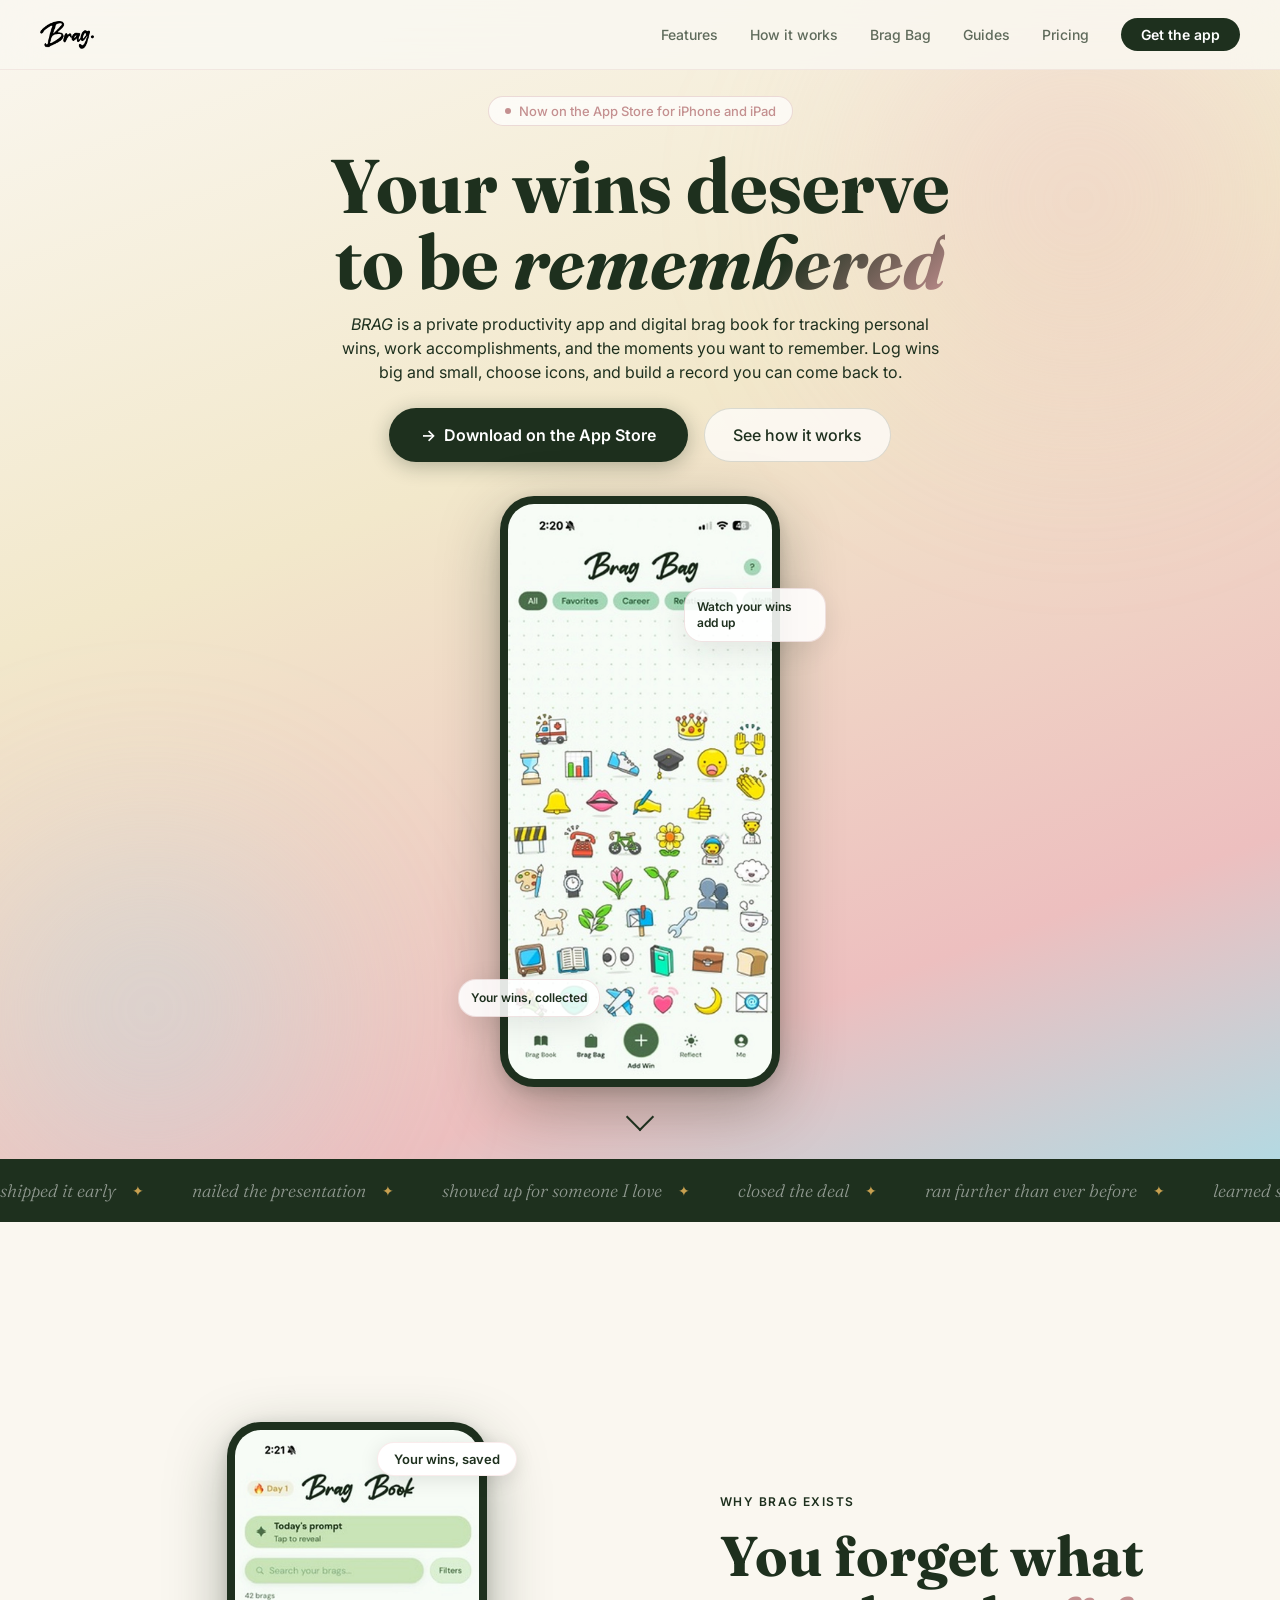
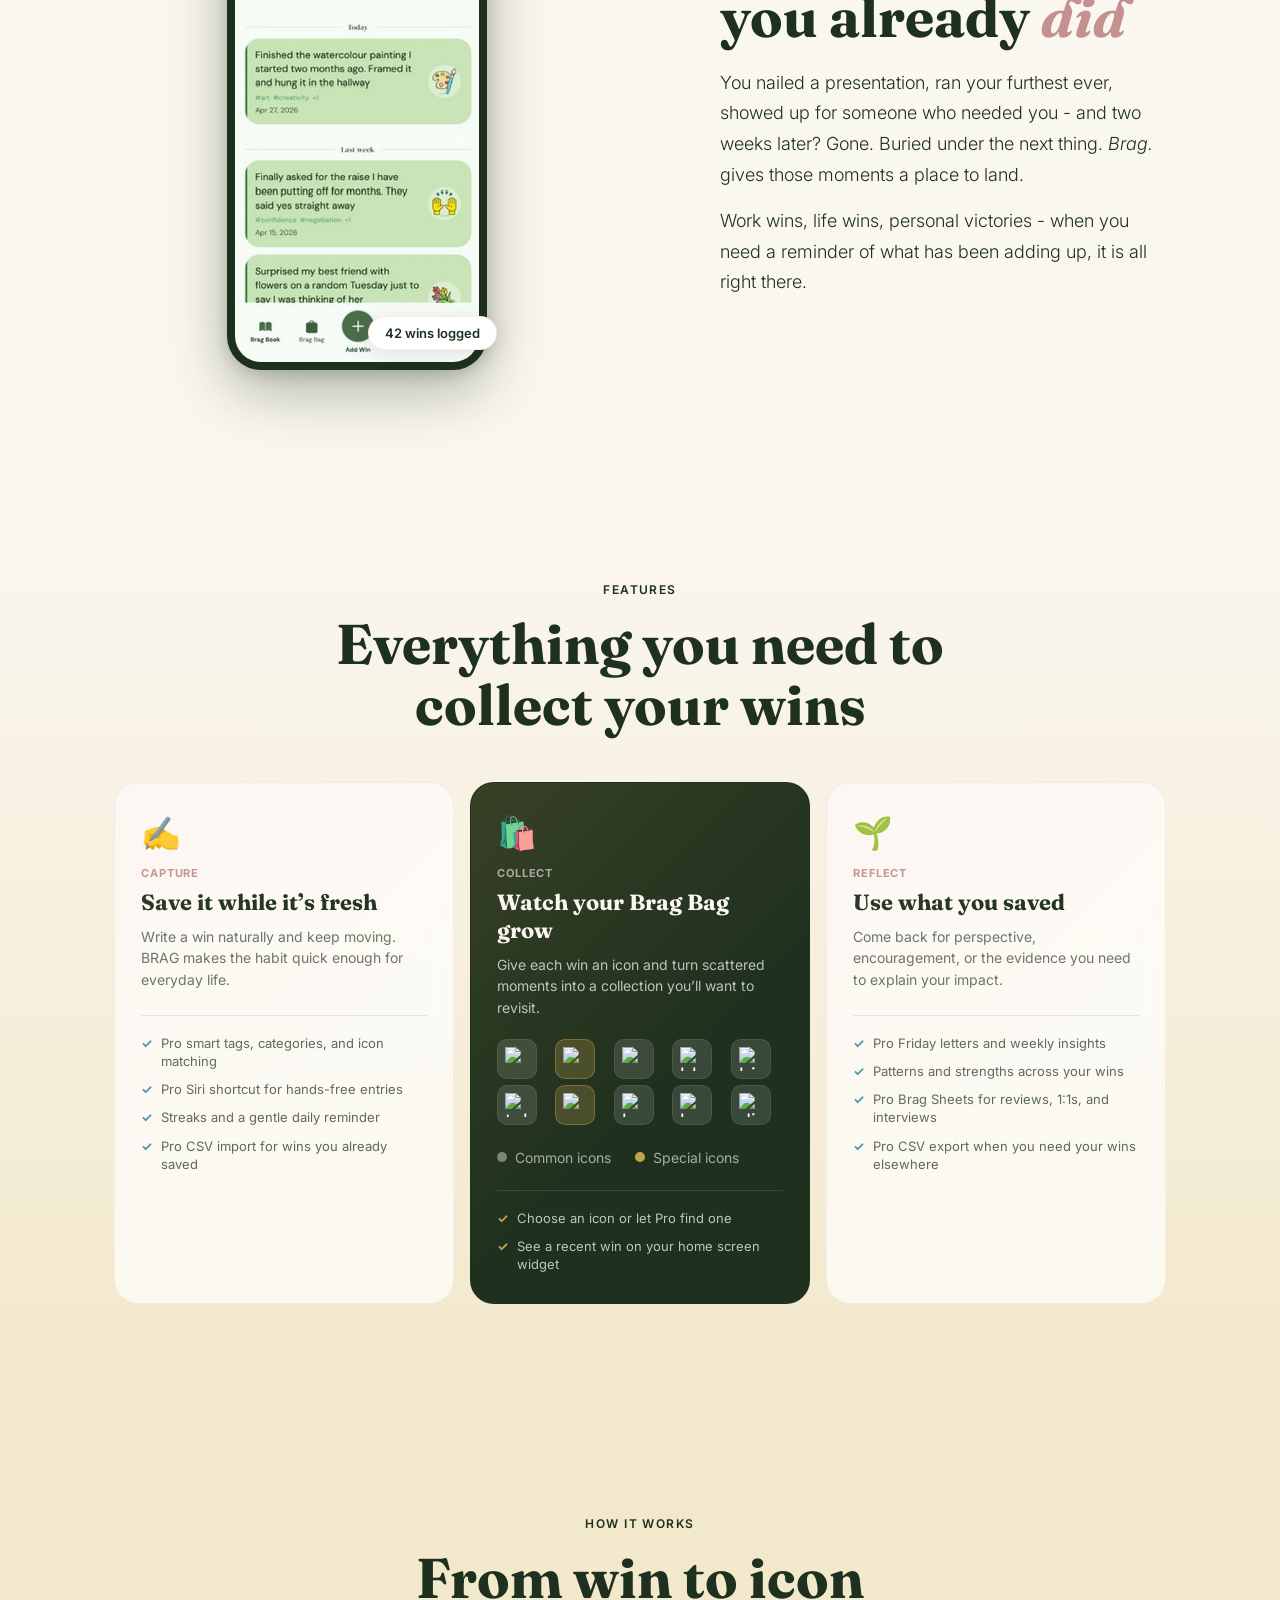
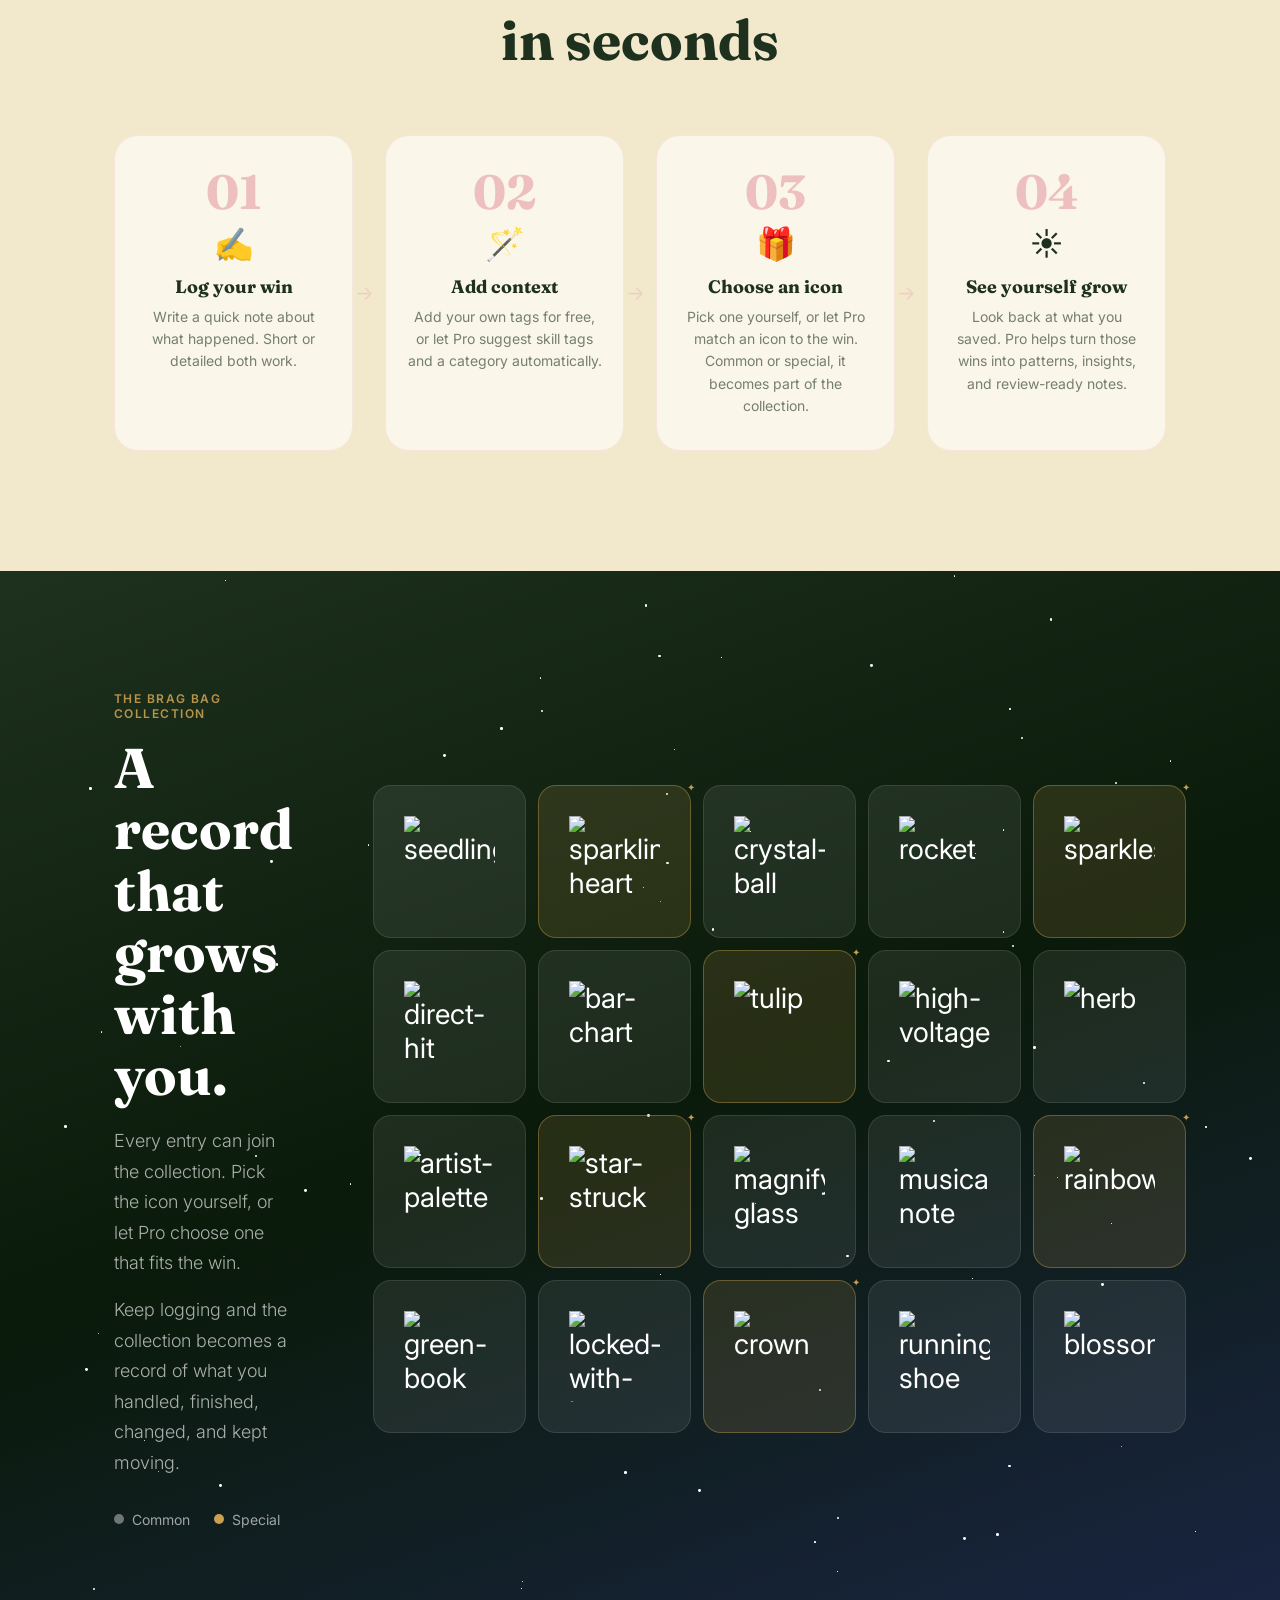
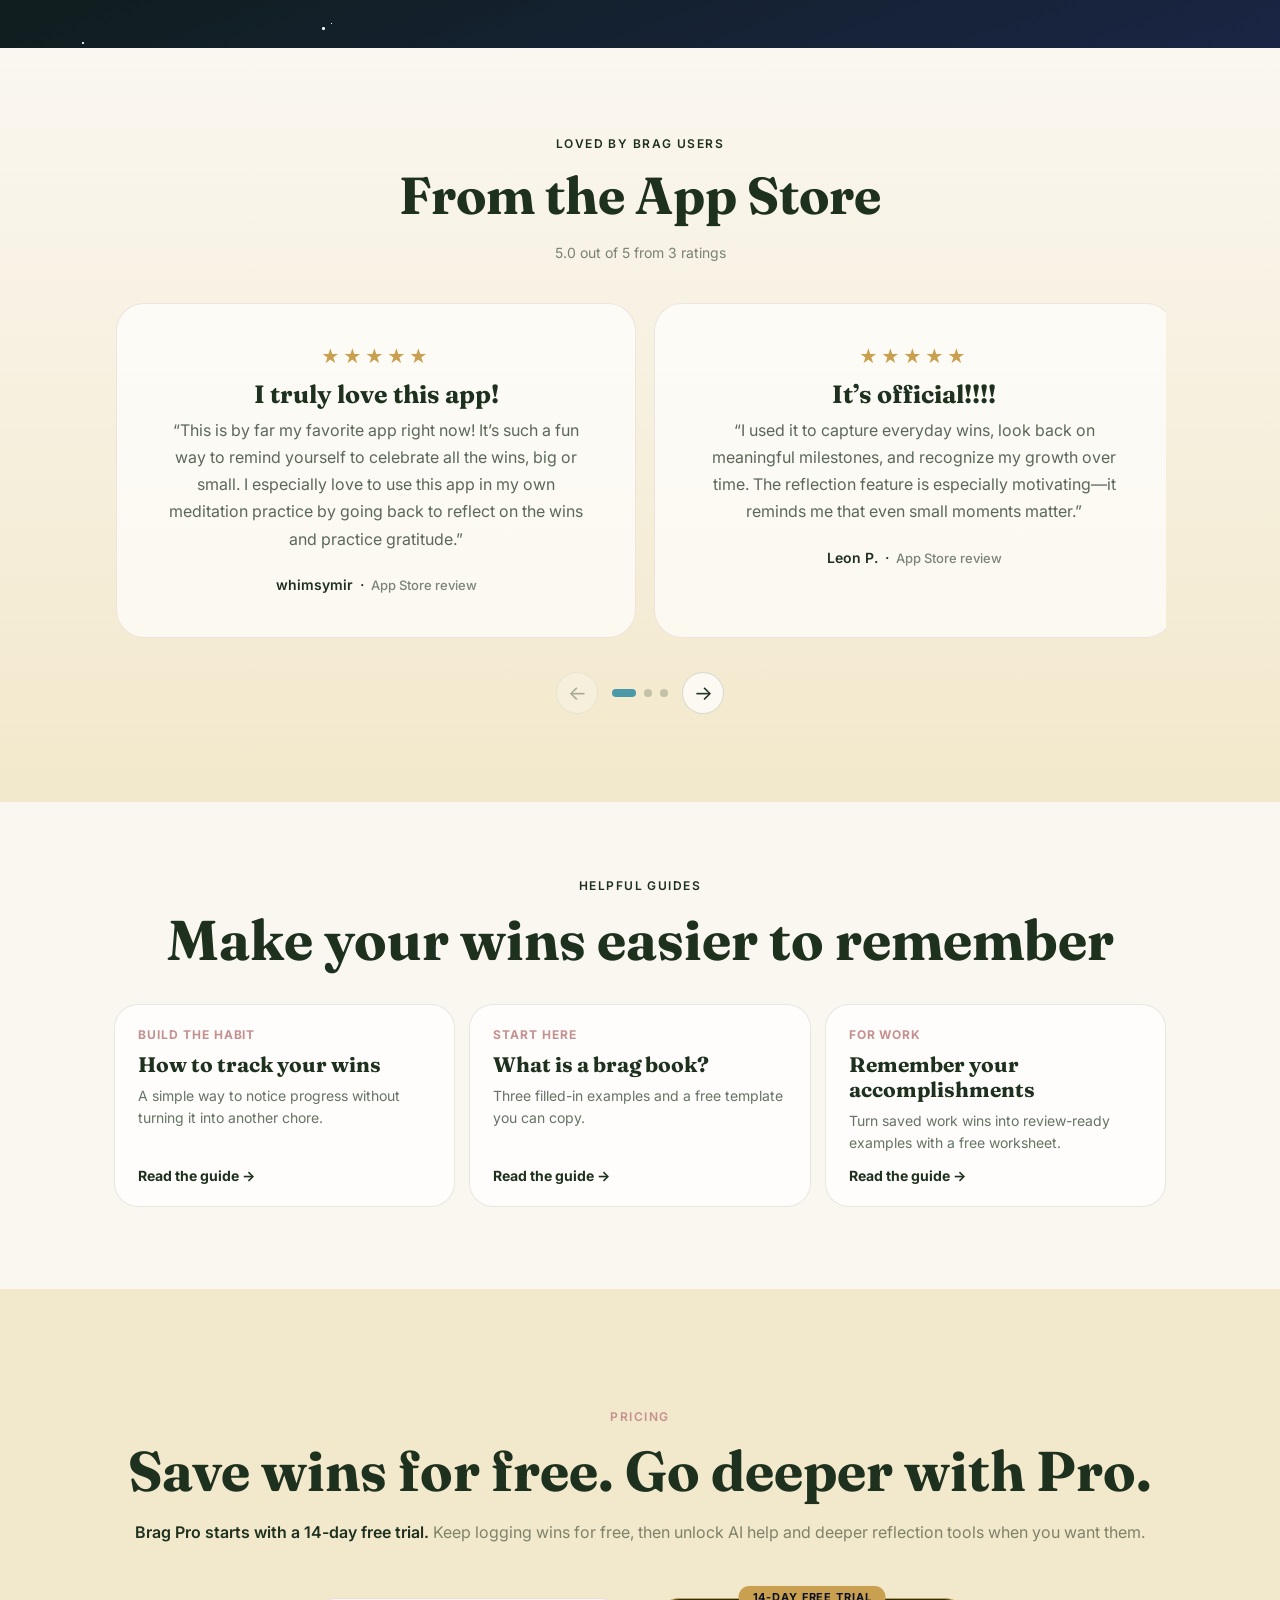
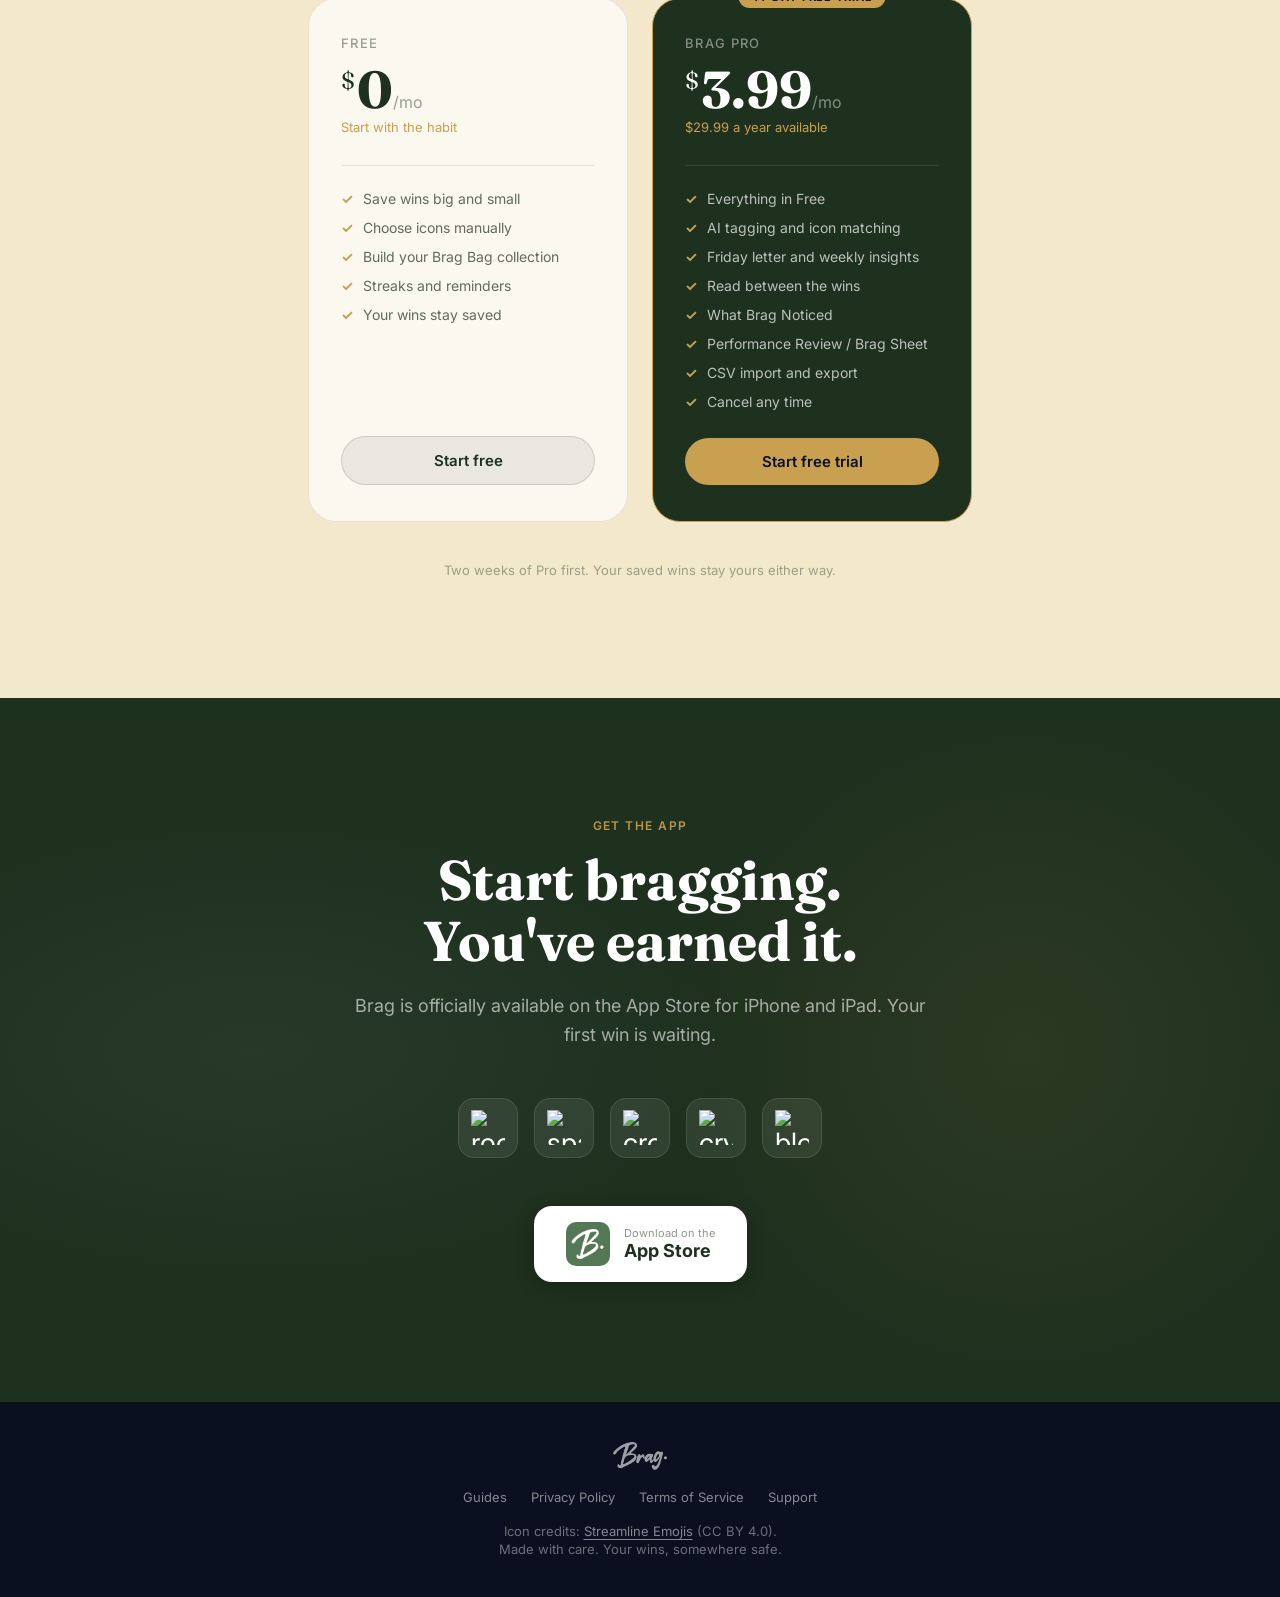
==== commit 5a8c0cc1: "Improve website discovery with PDF resources and acquisition analytics" ====
--- a/index.html
+++ b/index.html
@@ -2,6 +2,7 @@
 <html lang="en">
 <head>
   <meta charset="UTF-8" />
+  <meta name="msvalidate.01" content="D49767320BAFD2DFAE03D95E45075E72" />
   <meta name="viewport" content="width=device-width, initial-scale=1.0" />
   <title>BRAG - Track Your Wins and Accomplishments</title>
   <meta name="description" content="BRAG is a private wins tracker for iPhone and iPad. Save personal and career accomplishments, notice your progress, and prepare for performance reviews." />
@@ -1327,6 +1328,10 @@
       .testimonial { flex-basis: calc(100vw - 64px); }
     }
   </style>
+  <link rel="stylesheet" href="assets/site.css" />
+  <script defer src="assets/analytics-config.js"></script>
+  <script defer src="assets/analytics.js"></script>
+  <script defer src="assets/site.js"></script>
 </head>
 <body>
 
@@ -1650,13 +1655,13 @@
       <a class="guide-card reveal reveal-delay-1" href="brag-book/">
         <span class="guide-card-kicker">Start here</span>
         <h3>What is a brag book?</h3>
-        <p>What belongs in one, why it helps, and how to make yours useful.</p>
+        <p>Three filled-in examples and a free template you can copy.</p>
         <span class="guide-card-link">Read the guide →</span>
       </a>
       <a class="guide-card reveal reveal-delay-2" href="performance-review-accomplishments/">
         <span class="guide-card-kicker">For work</span>
         <h3>Remember your accomplishments</h3>
-        <p>Walk into your next performance review with real examples already in hand.</p>
+        <p>Turn saved work wins into review-ready examples with a free worksheet.</p>
         <span class="guide-card-link">Read the guide →</span>
       </a>
     </div>
--- a/assets/site.css
+++ b/assets/site.css
@@ -0,0 +1,31 @@
+.guide-jumps { display: flex; flex-wrap: wrap; gap: 10px 20px; margin: 24px 0; font-weight: 600; }
+.template-panel { margin: 30px 0; padding: clamp(20px, 4vw, 30px); border: 1px solid #c2cfbc; border-radius: 20px; background: #f0f3e7; }
+.template-panel h2 { margin-top: 0; scroll-margin-top: 95px; }
+.resource-label { font-size: 12px; color: #365336; letter-spacing: .06em; text-transform: uppercase; font-weight: 700; }
+.template-text { padding: 18px; border-radius: 12px; background: #fffdf8; color: #1e301e; white-space: pre-wrap; overflow-wrap: anywhere; font: 14px/1.9 Inter, sans-serif; user-select: text; }
+.resource-actions { display: flex; flex-wrap: wrap; align-items: center; gap: 14px; }
+.resource-actions button { border: 0; padding: 10px 2px; background: transparent; color: #486848; font: 500 14px Inter, sans-serif; text-decoration: underline; text-underline-offset: 3px; cursor: pointer; }
+.resource-actions a { display: inline-flex; align-items: center; border-radius: 999px; padding: 12px 20px; background: #1e301e; color: #fffdf8; font: 600 14px Inter, sans-serif; text-decoration: none; }
+.resource-actions a:hover { background: #365336; color: #fffdf8; }
+.content-card .copy-status { margin: 12px 0 0; font-size: 13px; }
+.guide-product { display: grid; grid-template-columns: 1fr 190px; align-items: center; gap: 28px; margin: 38px 0; }
+.guide-product h2 { margin-top: 0; }
+.guide-product figure { margin: 0; }
+.guide-product img { display: block; width: 100%; height: auto; border-radius: 22px; border: 1px solid #c2cfbc; }
+.guide-product figcaption { margin-top: 10px; font-size: 12px; color: #405740; line-height: 1.5; }
+[id] { scroll-margin-top: 95px; }
+.analytics-choice { position: fixed; z-index: 1000; bottom: 16px; right: 16px; width: min(390px, calc(100% - 32px)); padding: 22px; border-radius: 18px; border: 1px solid #b7c4ac; background: #fffdf8; color: #1e301e; box-shadow: 0 8px 35px #1e301e26; font: 14px/1.55 Inter, sans-serif; }
+.analytics-choice[hidden] { display: none; }
+.analytics-choice p { margin: 0 0 12px; }
+.analytics-choice p:first-child { font-weight: 700; }
+.analytics-choice a { color: #365336; text-decoration: underline; }
+.analytics-choice div { display: flex; flex-wrap: wrap; gap: 10px; }
+.analytics-choice button { padding: 10px 15px; border: 1px solid #1e301e; border-radius: 999px; color: #fffdf8; background: #1e301e; font: 600 13px Inter, sans-serif; cursor: pointer; }
+.analytics-choice button:last-child { background: transparent; color: #1e301e; }
+.analytics-settings { display: block; margin: 16px auto 0; border: 0; background: transparent; color: inherit; font: inherit; text-decoration: underline; cursor: pointer; }
+:where(button, a):focus-visible { outline: 3px solid #4a98a8; outline-offset: 4px; }
+@media (max-width: 560px) { .guide-product { grid-template-columns: 1fr; } .guide-product figure { width: min(100%, 230px); margin: 0 auto; } }
+
+.pdf-preview { display: flex; align-items: center; gap: 22px; margin-top: 22px; padding-top: 22px; border-top: 1px solid #c2cfbc; color: #1e301e; text-decoration: none; font-size: 14px; line-height: 1.7; }
+.pdf-preview img { display: block; flex: 0 0 100px; width: 100px; height: auto; border: 1px solid #d9e4d3; box-shadow: 0 5px 14px #1e301e12; }
+@media (max-width: 420px) { .pdf-preview { gap: 14px; font-size: 13px; } .pdf-preview img { width: 75px; flex-basis: 75px; } }
